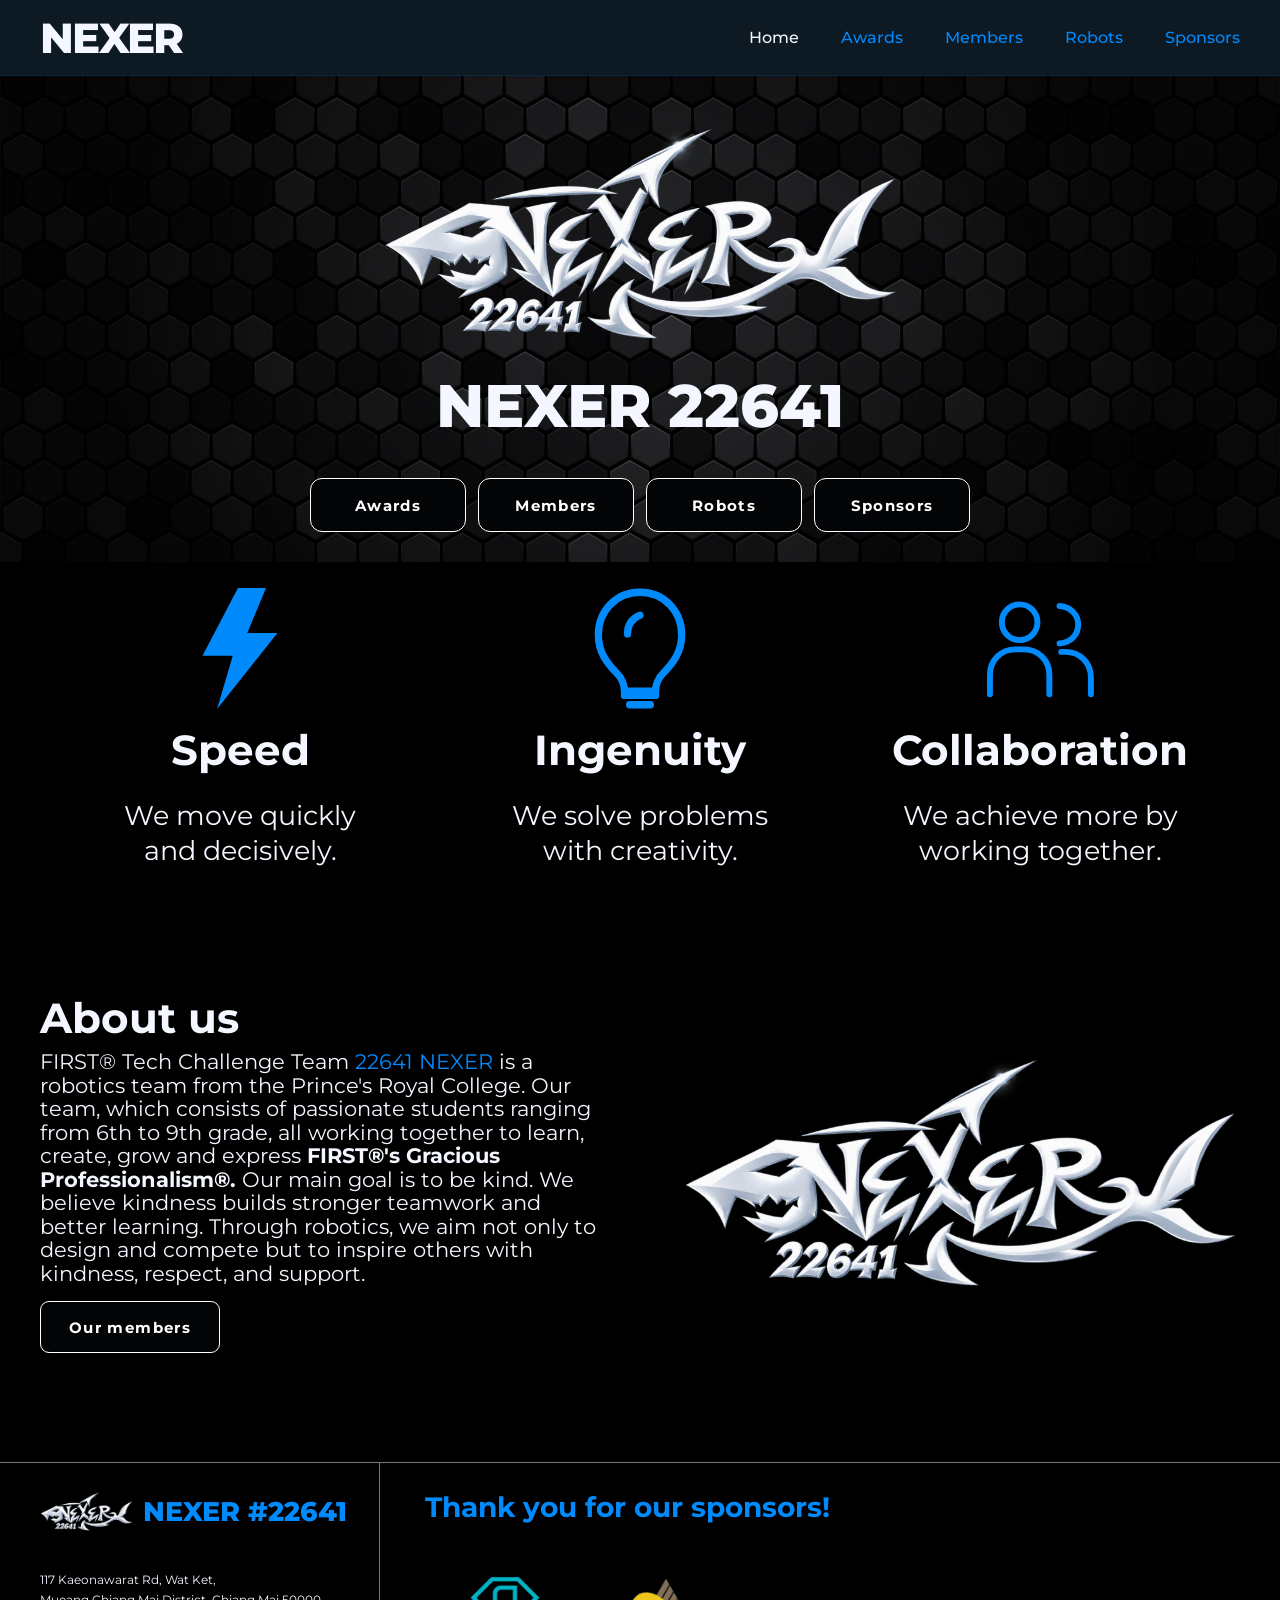
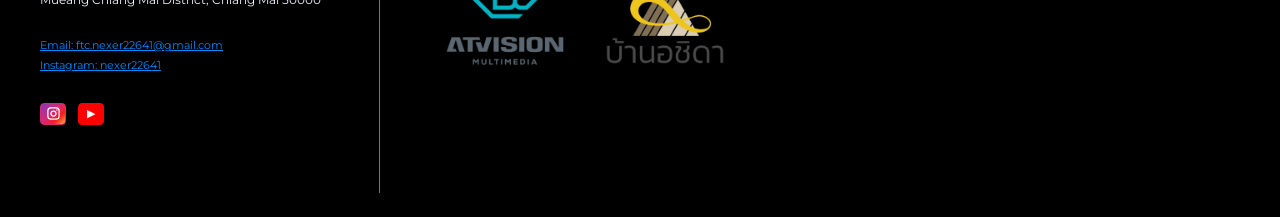
==== index.html @ 0a44346f "first commit" ====
<!doctype html>
<html lang="en">
<head>
  <meta charset="utf-8">
  <meta name="viewport" content="width=device-width, initial-scale=1">
  <meta name="theme-color" content="#0c1721">
  <meta name="description" content="NEXER #22641 — FIRST Tech Challenge robotics team from The Prince's Royal College.">
  <title>Home | NEXER</title>
  <link rel="icon" href="assets/branding/nexer-logo.png">
  <link rel="stylesheet" href="styles.css">
</head>
<body data-page="home">
  <a class="skip-link" href="#main">Skip to content</a>
  <div id="site-header"></div>
  <main id="main">
    <section class="home-hero">
      <div class="home-hero__content">
        <img src="assets/branding/nexer-logo.png" alt="NEXER 22641" class="home-hero__logo">
        <h1>NEXER 22641</h1>
        <nav class="home-hero__links" aria-label="Explore NEXER">
          <a href="awards.html" class="wix-button">Awards</a>
          <a href="members.html" class="wix-button">Members</a>
          <a href="robots.html" class="wix-button">Robots</a>
          <a href="sponsors.html" class="wix-button">Sponsors</a>
        </nav>
      </div>
    </section>
    <section class="values" aria-label="Our values">
      <div class="values__inner">
        <article class="value">
          <svg class="value__icon value__icon--fill" viewBox="0 0 100 120" aria-hidden="true"><path d="M48 2 14 67h29l-15 51 58-73H57L75 2Z"/></svg>
          <h2>Speed</h2><p>We move quickly<br>and decisively.</p>
        </article>
        <article class="value">
          <svg class="value__icon" viewBox="0 0 100 120" aria-hidden="true"><path d="M50 6c-23 0-40 18-40 41 0 16 8 27 18 37 5 5 7 10 7 17h30c0-7 2-12 7-17 10-10 18-21 18-37C90 24 73 6 50 6Z"/><path d="M35 105h30M40 114h20M38 46c0-9 5-15 12-18"/></svg>
          <h2>Ingenuity</h2><p>We solve problems<br>with creativity.</p>
        </article>
        <article class="value">
          <svg class="value__icon" viewBox="0 0 132 120" aria-hidden="true"><circle cx="42" cy="29" r="21"/><path d="M7 114V91c0-17 13-30 30-30h10c17 0 30 13 30 30v23"/><path d="M89 10c13 1 22 10 22 22s-9 21-22 22M91 64h5c17 0 30 13 30 30v20"/></svg>
          <h2>Collaboration</h2><p>We achieve more by<br>working together.</p>
        </article>
      </div>
    </section>
    <section class="home-about" id="about">
      <div class="home-about__inner">
        <div class="home-about__copy">
          <h2>About us</h2>
          <p>FIRST® Tech Challenge Team <span>22641 NEXER</span> is a robotics team from the Prince's Royal College. Our team, which consists of passionate students ranging from 6th to 9th grade, all working together to learn, create, grow and express <strong>FIRST®'s Gracious Professionalism®.</strong> Our main goal is to be kind. We believe kindness builds stronger teamwork and better learning. Through robotics, we aim not only to design and compete but to inspire others with kindness, respect, and support.</p>
          <a class="wix-button wix-button--small" href="members.html">Our members</a>
        </div>
        <img class="home-about__logo" src="assets/branding/nexer-logo.png" alt="NEXER 22641">
      </div>
    </section>
  </main>
  <div id="site-footer"></div>
  <script src="app.js"></script>
</body>
</html>
---- styles.css ----
@font-face{font-family:"Montserrat";src:url("assets/fonts/montserrat-latin.woff2") format("woff2");font-style:normal;font-weight:400 900;font-display:swap}
:root{--black:#000;--nav:#0d1923;--blue:#008afc;--light-blue:#5eb4e8;--white:#f4f7ff;--gold:#ffbd00;--peach:#f0b99e;--content:min(1200px,calc(100% - 40px));--header-h:76px}
*{box-sizing:border-box}html{scroll-behavior:smooth}body,button,input,textarea,select{font-family:"Montserrat",Arial,sans-serif}body{margin:0;min-width:0;overflow-x:hidden;color:var(--white);background:#000}img{display:block;max-width:100%}a{color:inherit}button,input,textarea,select{font:inherit}.skip-link{position:fixed;z-index:1000;top:-80px;left:16px;padding:10px 15px;color:#000;background:#fff}.skip-link:focus{top:12px}
.site-header{position:sticky;z-index:100;top:0;height:var(--header-h);background:var(--nav);border-bottom:1px solid rgba(0,138,252,.12)}.site-header__inner{width:var(--content);height:100%;margin:auto;display:flex;align-items:center;justify-content:space-between}.site-brand{color:var(--white);font-size:42px;line-height:1;font-weight:800;text-decoration:none;letter-spacing:-.04em}.site-nav{height:100%;display:flex;align-items:center;gap:42px}.site-nav__item{position:relative;height:100%;display:flex;align-items:center}.site-nav a{color:var(--blue);text-decoration:none;font-size:16px;font-weight:500}.site-nav a.active,.site-nav a:hover{color:var(--white)}.site-subnav{position:absolute;display:none;top:68px;left:50%;width:190px;padding:9px;transform:translateX(-50%);background:#101f2b;border:1px solid rgba(255,255,255,.12);box-shadow:0 14px 30px rgba(0,0,0,.4)}.site-nav__item:hover .site-subnav,.site-nav__item:focus-within .site-subnav{display:block}.site-subnav a{display:block;padding:10px 12px;font-size:13px}.nav-toggle{display:none;width:44px;height:44px;padding:9px;border:0;background:transparent}.nav-toggle span{display:block;height:2px;margin:6px 0;background:#fff;transition:.2s}
.home-hero{min-height:465px;display:grid;place-items:center;text-align:center;background:url("assets/backgrounds/home-bg.jpg") center/cover no-repeat}.home-hero__content{padding:28px 20px 30px}.home-hero__logo{width:min(520px,78vw);margin:0 auto 12px}.home-hero h1{margin:0 0 42px;font-size:clamp(42px,4.6vw,60px);line-height:1;font-weight:800}.wix-button{min-width:220px;min-height:64px;padding:0 28px;display:inline-flex;align-items:center;justify-content:center;border:1.5px solid #fff;border-radius:12px;background:rgba(69,69,72,.9);color:#fff;font-size:20px;font-weight:700;letter-spacing:.09em;text-decoration:none;transition:background .2s}.wix-button:hover{background:#56565a}.wix-button--small{min-width:180px;min-height:52px;margin-top:16px;border-radius:9px;font-size:15px}
.values{background:#000}.values__inner{width:var(--content);min-height:380px;margin:auto;display:grid;grid-template-columns:repeat(3,1fr)}.value{padding:24px 22px 44px;display:flex;flex-direction:column;align-items:center;justify-content:start;text-align:center}.value__icon{width:112px;height:125px;margin-bottom:18px;fill:none;stroke:var(--blue);stroke-width:7;stroke-linecap:round;stroke-linejoin:round}.value__icon--fill{fill:var(--blue);stroke:none}.value h2{margin:0 0 28px;font-size:42px;line-height:1}.value p{margin:0;font-size:27px;line-height:1.28}
.home-about{min-height:520px;padding:50px 0 80px;background:#000}.home-about__inner{width:var(--content);margin:auto;display:grid;grid-template-columns:1fr 1fr;gap:70px;align-items:center}.home-about__copy h2{margin:0 0 6px;font-size:42px}.home-about__copy p{margin:0;max-width:585px;font-size:21px;line-height:1.12}.home-about__copy span{color:var(--blue)}.home-about__logo{width:560px;justify-self:end}
.page-title{min-height:115px;display:grid;place-items:center;text-align:center;background:#000}.page-title h1{margin:0;color:var(--blue);font-size:60px;line-height:1}.page-title--season{min-height:154px;align-content:center;gap:7px}.page-title--season h1{font-size:58px}.page-title p{margin:0;font-size:21px;font-weight:700}
.award-block{--award-accent:var(--light-blue);min-height:510px;padding:32px 0 24px;background-position:center;background-size:cover;border-bottom:34px solid #000}.award-block__inner{width:min(1125px,calc(100% - 36px));margin:auto}.award-copy{width:min(900px,100%);margin:0 auto 18px;padding:24px 30px;background:rgba(0,0,0,.62);border:2px solid var(--award-accent);border-radius:0;box-shadow:0 0 18px rgba(94,180,232,.18),0 12px 30px rgba(0,0,0,.22);backdrop-filter:blur(2px)}.award-copy h2{margin:0 0 9px;font-size:44px;line-height:1.08}.award-copy p{margin:2px 0;color:var(--light-blue);font-size:23px;line-height:1.3;font-weight:600}.award-copy ul{margin:4px 0 0 25px;padding:0;color:var(--light-blue);font-size:23px;line-height:1.35;font-weight:600}.award-block--peach{--award-accent:var(--peach)}.award-block--peach .award-copy p,.award-block--peach .award-copy ul{color:var(--peach)}.award-gallery{display:grid;grid-template-columns:repeat(3,1fr);gap:8px}.award-gallery img{width:100%;height:205px;object-fit:cover}
.members-page{min-height:0;padding-bottom:60px;background:url("assets/backgrounds/bg-members.jpg") center/cover fixed}.season-switcher{width:var(--content);margin:-13px auto 14px;display:flex;justify-content:center;gap:8px}.season-switcher a{padding:7px 12px;border:1px solid rgba(255,255,255,.25);border-radius:999px;color:#dbe6f2;background:rgba(0,0,0,.54);text-decoration:none;font-size:12px}.season-switcher a.active,.season-switcher a:hover{color:#fff;background:var(--blue);border-color:var(--blue)}.member-board{width:min(940px,calc(100% - 36px));margin:60px auto 0;padding:27px 30px 32px;display:grid;grid-template-columns:repeat(5,1fr);gap:12px 14px;background:rgba(0,0,0,.88);border-radius:34px}.member-card{min-width:0;text-align:center}.member-photo{aspect-ratio:1;display:flex;align-items:end;justify-content:center;overflow:hidden;border-radius:22px;background:#7ac0e6}.member-photo img{width:100%;height:100%;object-fit:contain;object-position:center bottom}.member-card h2{min-height:37px;margin:7px 0 2px;color:var(--blue);font-size:13px;line-height:1.2}.member-card p{margin:0;font-size:12px;line-height:1.25}
.members-page[data-season="2024-25"] .page-title h1,.members-page[data-season="2025-26"] .page-title h1,.members-page[data-season="2024-25"] .member-card h2,.members-page[data-season="2025-26"] .member-card h2{color:var(--gold)}
.members-page[data-season="2024-25"] .member-photo,.members-page[data-season="2025-26"] .member-photo{background:var(--gold)}
.robots-page{background:#000}.robot-grid{display:grid;grid-template-columns:repeat(2,1fr)}.robot-season{min-height:850px;padding:34px 30px 36px;text-align:center;background-position:center;background-size:cover}.robot-season>h2{margin:0 0 34px;color:var(--light-blue);font-size:40px}.robot-season--gold>h2{color:var(--gold)}.robot-intro{min-height:58px;margin:0 auto 20px;max-width:480px;font-size:18px;line-height:1.35}.robot-card{width:min(430px,100%);min-height:600px;margin:auto;padding:25px 24px 30px;display:flex;flex-direction:column;align-items:center;justify-content:space-between;background:rgba(0,0,0,.82);border-radius:23px}.robot-card img{width:100%;height:375px;object-fit:contain}.robot-pill{padding:12px 20px;border:2px solid var(--light-blue);border-radius:999px;color:var(--light-blue);font-size:14px;font-weight:700;letter-spacing:.09em;text-decoration:none}.robot-season--gold .robot-pill{color:var(--gold);border-color:var(--gold)}.robot-description{margin:18px 0 0;font-size:17px;line-height:1.35}.robot-download{margin:18px 0 0;font-size:16px;line-height:1.3}
.sponsors-page{min-height:740px;padding-bottom:50px;background:url("assets/backgrounds/bg-members.jpg") center/cover}.sponsor-board{width:min(980px,calc(100% - 36px));min-height:380px;margin:20px auto 0;padding:44px;display:grid;place-items:center;background:rgba(0,0,0,.86) url("assets/backgrounds/home-bg.jpg") center/cover;border-radius:28px}.sponsor-current{display:flex;align-items:center;justify-content:center;gap:48px}.sponsor-current img{width:190px;height:145px;object-fit:contain}.sponsor-grid{width:100%;display:grid;grid-template-columns:repeat(5,1fr);gap:15px}.sponsor-logo{min-height:130px;padding:14px;display:grid;place-items:center;background:rgba(255,255,255,.95);border-radius:8px}.sponsor-logo img{width:100%;height:100px;object-fit:contain}.sponsor-composite{max-width:540px;padding:20px;background:#fff;border-radius:10px}
.site-footer{min-height:355px;border-top:1px solid #777;background:#000}.site-footer__inner{width:var(--content);display:grid;grid-template-columns:340px 1fr;margin:auto}.footer-contact{min-height:330px;padding:25px 30px 22px 0;border-right:1px solid #777}.footer-title{display:flex;align-items:center;gap:10px;margin-bottom:35px;color:var(--blue);font-size:27px;font-weight:800}.footer-title img{width:93px}.footer-contact address{margin-bottom:26px;font-size:12px;line-height:1.7;font-style:normal}.footer-contact a{display:block;color:var(--blue);font-size:11px;line-height:1.8}.footer-social{margin-top:27px;display:flex;gap:12px}.footer-social a{width:26px;height:22px;display:grid;place-items:center;border-radius:4px;color:#fff;background:#f00;text-decoration:none;font-size:11px}.footer-thanks{padding:27px 0 25px 45px}.footer-thanks h2{margin:0 0 22px;color:var(--blue);font-size:28px}.footer-logos{display:flex;align-items:center;gap:34px}.footer-logos img{width:125px;height:100px;object-fit:contain}
@media(max-width:900px){:root{--content:min(100% - 32px,720px);--header-h:68px}.site-brand{font-size:28px}.nav-toggle{display:block;position:relative;z-index:102}.site-nav{position:fixed;inset:var(--header-h) 0 0;height:auto;padding:20px 24px 35px;display:block;overflow-y:auto;background:rgba(13,25,35,.99);transform:translateX(100%);transition:transform .25s}.site-nav.open{transform:none}.site-nav__item{height:auto;display:block;border-bottom:1px solid rgba(255,255,255,.12)}.site-nav a{display:block;padding:16px 4px;font-size:18px}.site-subnav{position:static;width:auto;padding:0 0 8px 16px;display:block;transform:none;background:transparent;border:0;box-shadow:none}.site-subnav a{padding:8px 4px;font-size:13px}.nav-toggle[aria-expanded="true"] span:nth-child(1){transform:translateY(8px) rotate(45deg)}.nav-toggle[aria-expanded="true"] span:nth-child(2){opacity:0}.nav-toggle[aria-expanded="true"] span:nth-child(3){transform:translateY(-8px) rotate(-45deg)}.home-hero{min-height:510px}.home-hero__logo{width:min(470px,88vw)}.home-hero h1{margin-bottom:30px;font-size:clamp(34px,10vw,48px)}.values__inner{min-height:0;grid-template-columns:1fr}.value{padding:38px 16px 44px;border-bottom:1px solid #202020}.value__icon{width:96px;height:105px;margin-bottom:15px}.value h2{margin-bottom:18px;font-size:34px}.value p{font-size:21px}.home-about__inner{grid-template-columns:1fr;gap:36px}.home-about__copy h2{font-size:34px}.home-about__copy p{font-size:17px;line-height:1.35}.home-about__logo{width:min(480px,100%);justify-self:center}.page-title h1,.page-title--season h1{font-size:42px}.award-block{min-height:0;padding:36px 0 30px}.award-copy{width:100%}.award-copy h2{font-size:29px}.award-copy p,.award-copy ul{font-size:16px}.award-gallery{grid-template-columns:1fr}.award-gallery img{height:auto;aspect-ratio:16/9}.member-board{grid-template-columns:repeat(3,1fr);gap:14px 10px;padding:24px 20px;border-radius:22px}.robot-grid{grid-template-columns:1fr}.robot-season{min-height:0;padding:38px 18px 44px}.robot-season>h2{margin-bottom:22px;font-size:33px}.robot-card{min-height:520px}.robot-card img{height:315px}.sponsor-grid{grid-template-columns:repeat(3,1fr)}.site-footer__inner{grid-template-columns:1fr}.footer-contact{min-height:0;padding:30px 0;border-right:0;border-bottom:1px solid #777}.footer-thanks{padding:30px 0 40px}}
@media(max-width:560px){.home-hero{min-height:430px}.home-hero__content{width:100%;padding-inline:12px}.home-hero__logo{width:100%}.wix-button{min-width:180px;min-height:54px;font-size:16px}.page-title{min-height:100px}.page-title--season{min-height:130px}.page-title p{font-size:17px}.season-switcher{justify-content:flex-start;overflow-x:auto;padding-bottom:4px}.member-board{grid-template-columns:repeat(2,minmax(0,1fr));gap:12px 10px}.member-photo{border-radius:16px}.member-card h2{font-size:11px}.member-card p{font-size:10px}.robot-card{padding:18px 15px 25px}.robot-card img{height:280px}.sponsor-board{min-height:300px;padding:26px 18px;border-radius:18px}.sponsor-current{flex-direction:column;gap:22px}.sponsor-current img{width:170px}.sponsor-grid{grid-template-columns:repeat(2,1fr);gap:9px}.sponsor-logo{min-height:100px;padding:8px}.sponsor-logo img{height:80px}.footer-title{font-size:21px}.footer-title img{width:80px}.footer-thanks h2{font-size:22px}}
.season-switcher{display:none!important}.sponsors-page{min-height:0}.sponsor-composite{padding:0;background:transparent;border-radius:0}.sponsor-logo{background:transparent;border-radius:0}
@media(prefers-reduced-motion:reduce){html{scroll-behavior:auto}*{transition-duration:.01ms!important}}

/* 2022–2023 portfolio-inspired team page */
.members-group-page{min-height:0;padding-bottom:64px;background:linear-gradient(rgba(0,0,0,.25),rgba(0,0,0,.72)),url("assets/backgrounds/bg-powerplay.jpg") center/cover fixed}
.members-group-page--freight{background-image:linear-gradient(rgba(0,0,0,.25),rgba(0,0,0,.72)),url("assets/backgrounds/bg-freight.jpg")}
.members-group-page--ultimate{background-image:linear-gradient(rgba(0,0,0,.25),rgba(0,0,0,.72)),url("assets/backgrounds/bg-ultimate.jpg")}
.group-members-board{width:min(1080px,calc(100% - 36px));margin:64px auto 0;padding:34px;background:rgba(0,0,0,.91);border:1px solid rgba(255,255,255,.1);border-radius:34px;box-shadow:0 24px 70px rgba(0,0,0,.38)}
.group-photo-placeholder{width:min(860px,92%);margin:0 auto;aspect-ratio:16/8;display:grid;place-items:center;overflow:hidden;border:2px dashed rgba(0,138,252,.75);border-radius:24px;background:linear-gradient(135deg,rgba(0,138,252,.14),rgba(13,25,35,.92)),url("assets/backgrounds/home-bg.jpg") center/cover;text-align:center}
.group-photo-placeholder__content{padding:28px;color:#cbd8e6}
.group-photo-placeholder__content img{width:min(220px,58vw);height:auto;margin:0 auto 20px;filter:drop-shadow(0 10px 22px rgba(0,138,252,.18))}
.group-photo-placeholder__content strong,.group-photo-placeholder__content small{display:block}
.group-photo-placeholder__content strong{margin-bottom:9px;color:#fff;font-size:24px}
.group-photo-placeholder__content small{font-size:13px;line-height:1.6}
.group-roster-heading{padding:38px 6px 22px;text-align:center}
.group-roster-heading>p:first-child{margin:0 0 5px;color:var(--blue);font-size:13px;font-weight:800;letter-spacing:.14em}
.group-roster-heading h2{margin:0;font-size:36px}
.group-roster-heading .group-school{margin:10px 0 0;color:#b9c7d5;font-size:14px;font-weight:500;letter-spacing:0}
.group-roster{display:grid;grid-template-columns:repeat(2,minmax(0,1fr));gap:12px 18px}
.group-member{min-width:0;padding:17px 18px;display:grid;grid-template-columns:38px minmax(0,1fr);align-items:start;gap:13px;border:1px solid rgba(255,255,255,.12);border-radius:14px;background:linear-gradient(135deg,rgba(13,25,35,.92),rgba(5,11,16,.83));box-shadow:inset 3px 0 0 rgba(0,138,252,.72)}
.group-member__number{padding-top:2px;color:rgba(94,180,232,.68);font-size:13px;font-weight:800;letter-spacing:.08em}
.group-member__content{min-width:0}
.group-member__title{display:block}
.group-member h3{margin:0;color:#fff;font-size:15px;line-height:1.45;font-weight:700}
.group-member p{margin:7px 0 0;color:var(--light-blue);font-size:12px;font-weight:600;line-height:1.45;text-align:left;white-space:normal}
@media(max-width:700px){.members-group-page{min-height:0;padding-bottom:32px;background-attachment:scroll}.group-members-board{width:min(100% - 24px,620px);margin-top:32px;padding:16px;border-radius:22px}.group-photo-placeholder{width:100%;aspect-ratio:16/10;border-radius:16px}.group-photo-placeholder__content{padding:18px}.group-photo-placeholder__content img{width:min(180px,55vw);margin-bottom:14px}.group-photo-placeholder__content strong{font-size:19px}.group-photo-placeholder__content small{font-size:11px}.group-roster-heading{padding:28px 4px 18px}.group-roster-heading h2{font-size:29px}.group-roster-heading .group-school{font-size:12px;line-height:1.5}.group-roster{grid-template-columns:1fr;gap:9px}.group-member{padding:14px 13px;grid-template-columns:30px minmax(0,1fr);gap:9px}.group-member h3{font-size:13px}.group-member p{font-size:11px}}

@media(max-width:900px){.members-page{padding-bottom:42px}.member-board{margin-top:42px}}
@media(max-width:560px){.members-page{padding-bottom:28px}.member-board{margin-top:28px}}
.award-copy{box-shadow:0 12px 30px rgba(0,0,0,.22)}
.award-event a{color:inherit;text-decoration:underline;text-underline-offset:.12em}.award-event a:hover{opacity:.8}

/* Wix-style button color swap */
:where(.wix-button,a.robot-pill,.season-switcher a,.footer-social a,.nav-toggle){cursor:pointer;transform:scale(1);transition:font-size .2s ease,transform .14s ease,box-shadow .2s ease,background-color .2s ease,border-color .2s ease,color .2s ease}
.wix-button:hover{background:#fff;color:#454548;border-color:#454548;font-size:18px;box-shadow:0 8px 18px rgba(0,0,0,.3)}
.wix-button--small:hover{font-size:14px}
.robot-pill{--button-accent:var(--light-blue)}
.robot-season--gold .robot-pill{--button-accent:var(--gold)}
a.robot-pill:hover{background:var(--button-accent);color:#071018;border-color:#071018;font-size:13px;box-shadow:0 8px 18px rgba(0,0,0,.3)}
.season-switcher a:hover{background:#dbe6f2;color:#071018;border-color:#071018;font-size:11px;box-shadow:0 8px 18px rgba(0,0,0,.3)}
.footer-social a{border:1px solid #f00}
.footer-social a:hover{background:#fff;color:#f00;border-color:#f00;font-size:10px;box-shadow:0 8px 18px rgba(0,0,0,.3)}
.nav-toggle:hover{background:rgba(255,255,255,.08)}
:where(.wix-button,a.robot-pill,.season-switcher a,.footer-social a,.nav-toggle):active{transform:scale(.96);box-shadow:none;transition-duration:.08s}
:where(.wix-button,a.robot-pill,.season-switcher a,.footer-social a,.nav-toggle):focus-visible{outline:2px solid var(--blue);outline-offset:4px}
@media(prefers-reduced-motion:reduce){:where(.wix-button,a.robot-pill,.season-switcher a,.footer-social a,.nav-toggle){transform:none!important}}
@media(max-width:560px){.wix-button:hover{font-size:14px}.wix-button--small:hover{font-size:13px}}
.member-card h2 span{display:block}

/* Group-layout roster panel */
.members-group-page{--group-accent:var(--light-blue)}
.group-roster{margin-top:24px;padding:16px;border:2px solid var(--group-accent);border-radius:24px;background:rgba(0,0,0,.62);box-shadow:0 12px 30px rgba(0,0,0,.22);backdrop-filter:blur(2px)}
.group-member{border:1px solid rgba(255,255,255,.12);border-radius:12px;background:rgba(13,25,35,.58);box-shadow:none}
.group-member__number{color:var(--group-accent)}
.group-member p{color:var(--group-accent)}
@media(max-width:700px){.group-roster{margin-top:16px;padding:10px;border-radius:17px}.group-member{border-radius:10px}}

/* Larger, consistently scaled sponsor marks */
.sponsor-current img{width:220px;height:220px}
.sponsor-logo{min-height:165px;padding:4px}
.sponsor-logo img{height:150px}
.footer-logos{flex-wrap:wrap}
.footer-logos img{width:160px;height:150px}
@media(max-width:560px){.sponsor-current img{width:210px;height:210px}.sponsor-logo{min-height:128px;padding:4px}.sponsor-logo img{height:120px}.footer-logos{gap:18px}.footer-logos img{width:150px;height:150px}}

/* 2025–2026 sponsor arrangement: one featured mark, then responsive rows */
.sponsor-grid{grid-template-columns:repeat(12,minmax(0,1fr));gap:18px 8px;align-items:center}
.sponsor-logo:nth-child(1){grid-column:5/span 4;grid-row:1}
.sponsor-logo:nth-child(2){grid-column:1/span 2;grid-row:2}
.sponsor-logo:nth-child(3){grid-column:3/span 2;grid-row:2}
.sponsor-logo:nth-child(4){grid-column:5/span 2;grid-row:2}
.sponsor-logo:nth-child(5){grid-column:7/span 2;grid-row:2}
.sponsor-logo:nth-child(6){grid-column:9/span 2;grid-row:2}
.sponsor-logo:nth-child(7){grid-column:11/span 2;grid-row:2}
.sponsor-logo:nth-child(8){grid-column:1/span 2;grid-row:3}
.sponsor-logo:nth-child(9){grid-column:3/span 2;grid-row:3}
.sponsor-logo:nth-child(10){grid-column:5/span 2;grid-row:3}
.sponsor-logo:nth-child(11){grid-column:7/span 2;grid-row:3}
.sponsor-logo:nth-child(12){grid-column:9/span 2;grid-row:3}
.sponsor-logo:nth-child(13){grid-column:11/span 2;grid-row:3}
.sponsor-grid>.sponsor-logo:first-child{min-height:205px}
.sponsor-grid>.sponsor-logo:first-child img{height:200px}
@media(max-width:900px){.sponsor-grid{grid-template-columns:repeat(3,minmax(0,1fr));gap:14px 10px}.sponsor-grid>.sponsor-logo{grid-column:auto;grid-row:auto}.sponsor-grid>.sponsor-logo:first-child{grid-column:1/-1;min-height:205px}.sponsor-grid>.sponsor-logo:first-child img{height:200px}}
@media(max-width:560px){.sponsor-grid{grid-template-columns:repeat(2,minmax(0,1fr));gap:10px 8px}.sponsor-grid>.sponsor-logo:first-child{min-height:185px}.sponsor-grid>.sponsor-logo:first-child img{height:180px}}
@media(max-width:380px){.sponsor-grid{grid-template-columns:1fr}.sponsor-grid>.sponsor-logo:first-child{min-height:170px}.sponsor-grid>.sponsor-logo:first-child img{height:165px}}

/* Subtle alpha-aware outline only for logos with predominantly dark edges */
.sponsor-logo--outlined img{filter:drop-shadow(.5px 0 0 rgba(255,255,255,.68)) drop-shadow(-.5px 0 0 rgba(255,255,255,.68)) drop-shadow(0 .5px 0 rgba(255,255,255,.68)) drop-shadow(0 -.5px 0 rgba(255,255,255,.68))}

/* Instagram footer button */
.footer-social .footer-social__instagram{color:#fff;background:linear-gradient(135deg,#833ab4 0%,#d62976 45%,#fd1d1d 72%,#fcb045 100%);border-color:#d62976}
.footer-social .footer-social__instagram:hover{color:#d62976;background:#fff;border-color:#d62976}
.footer-social__instagram svg{width:15px;height:15px;display:block}

/* Keep all three values in one row at every screen ratio */
.values__inner{grid-template-columns:repeat(3,minmax(0,1fr))}
@media(max-width:900px){.value{min-width:0;padding:30px 10px 34px;border-right:1px solid #202020;border-bottom:0}.value:last-child{border-right:0}.value__icon{width:clamp(70px,10vw,90px);height:clamp(78px,11vw,98px);margin-bottom:12px}.value h2{margin-bottom:12px;font-size:clamp(17px,3vw,28px)}.value p{font-size:clamp(12px,2vw,17px);line-height:1.35}}
@media(max-width:560px){.values__inner{width:100%}.value{padding:24px 5px 28px}.value__icon{width:58px;height:65px;margin-bottom:10px}.value h2{margin-bottom:10px;font-size:clamp(11px,3.4vw,15px)}.value p{font-size:clamp(9px,2.65vw,11px)}}

/* Previous and next season arrows */
.page-title--season{position:relative}
.page-title--with-season-nav h1{padding-inline:76px}
.season-arrow{position:absolute;top:50%;width:48px;height:48px;display:grid;place-items:center;border:2px solid var(--blue);border-radius:50%;color:var(--blue);background:rgba(0,0,0,.5);font-size:28px;font-weight:700;line-height:1;text-decoration:none;transform:translateY(-50%) scale(1);transition:transform .16s ease,background-color .2s ease,border-color .2s ease,color .2s ease,box-shadow .2s ease}
.season-arrow svg{display:block;width:60%;height:60%;overflow:visible;fill:none;stroke:currentColor;stroke-width:1.75;stroke-linecap:round;stroke-linejoin:round}
.season-arrow--previous{left:clamp(14px,4vw,58px)}
.season-arrow--next{right:clamp(14px,4vw,58px)}
.season-arrow:hover{color:#071018;background:var(--blue);border-color:#071018;transform:translateY(-50%) scale(.9);box-shadow:0 8px 18px rgba(0,0,0,.3)}
.season-arrow:active{transform:translateY(-50%) scale(.82);box-shadow:none}
.season-arrow:focus-visible{outline:2px solid #fff;outline-offset:4px}
@media(prefers-reduced-motion:reduce){.season-arrow{transition:none}.season-arrow:hover,.season-arrow:active{transform:translateY(-50%)}}
@media(max-width:560px){.page-title--with-season-nav h1{padding-inline:50px;font-size:clamp(28px,9vw,42px)}.season-arrow{width:38px;height:38px;font-size:23px}.season-arrow--previous{left:8px}.season-arrow--next{right:8px}}

/* Homepage destination buttons */
.home-hero__links{width:min(calc(100vw - 32px),660px);margin-inline:auto;display:grid;grid-template-columns:repeat(4,minmax(0,1fr));gap:12px}
.home-hero__links .wix-button{width:100%;min-width:0;min-height:54px;padding-inline:20px;font-size:15px}
.home-hero__links .wix-button:hover{font-size:14px}
@media(max-width:700px){.home-hero__links{width:min(100%,360px);grid-template-columns:repeat(2,minmax(0,1fr));gap:10px}.home-hero__links .wix-button{min-height:48px;padding-inline:8px;font-size:13px}.home-hero__links .wix-button:hover{font-size:12px}}

/* Keep footer sponsor marks visually grouped */
.footer-logos{gap:0}

/* Near-black default fill for Wix-style buttons */
.wix-button{background:rgba(4,5,7,.96)}

/* Keep the homepage team name proportional to the logo at every width */
.home-hero__logo{width:min(520px,78vw)}
.home-hero h1{font-size:clamp(28px,9vw,60px)}

/* 2022–2023 POWERPLAY group photo */
.group-team-photo{width:min(520px,90%);margin:0 auto;padding:10px 14px 0;overflow:hidden;border:1px solid var(--light-blue);border-radius:24px;background:rgba(4,8,12,.72)}
.group-team-photo img{display:block;width:100%;height:auto;margin:auto;object-fit:contain}
.group-team-photo--freight img{margin-top:-20%}
.group-team-photo--ultimate{width:min(650px,95%)}
.group-team-photo--ultimate img{margin-top:-12%}
@media(max-width:700px){.group-team-photo{padding:7px 8px 0;border-radius:16px}}
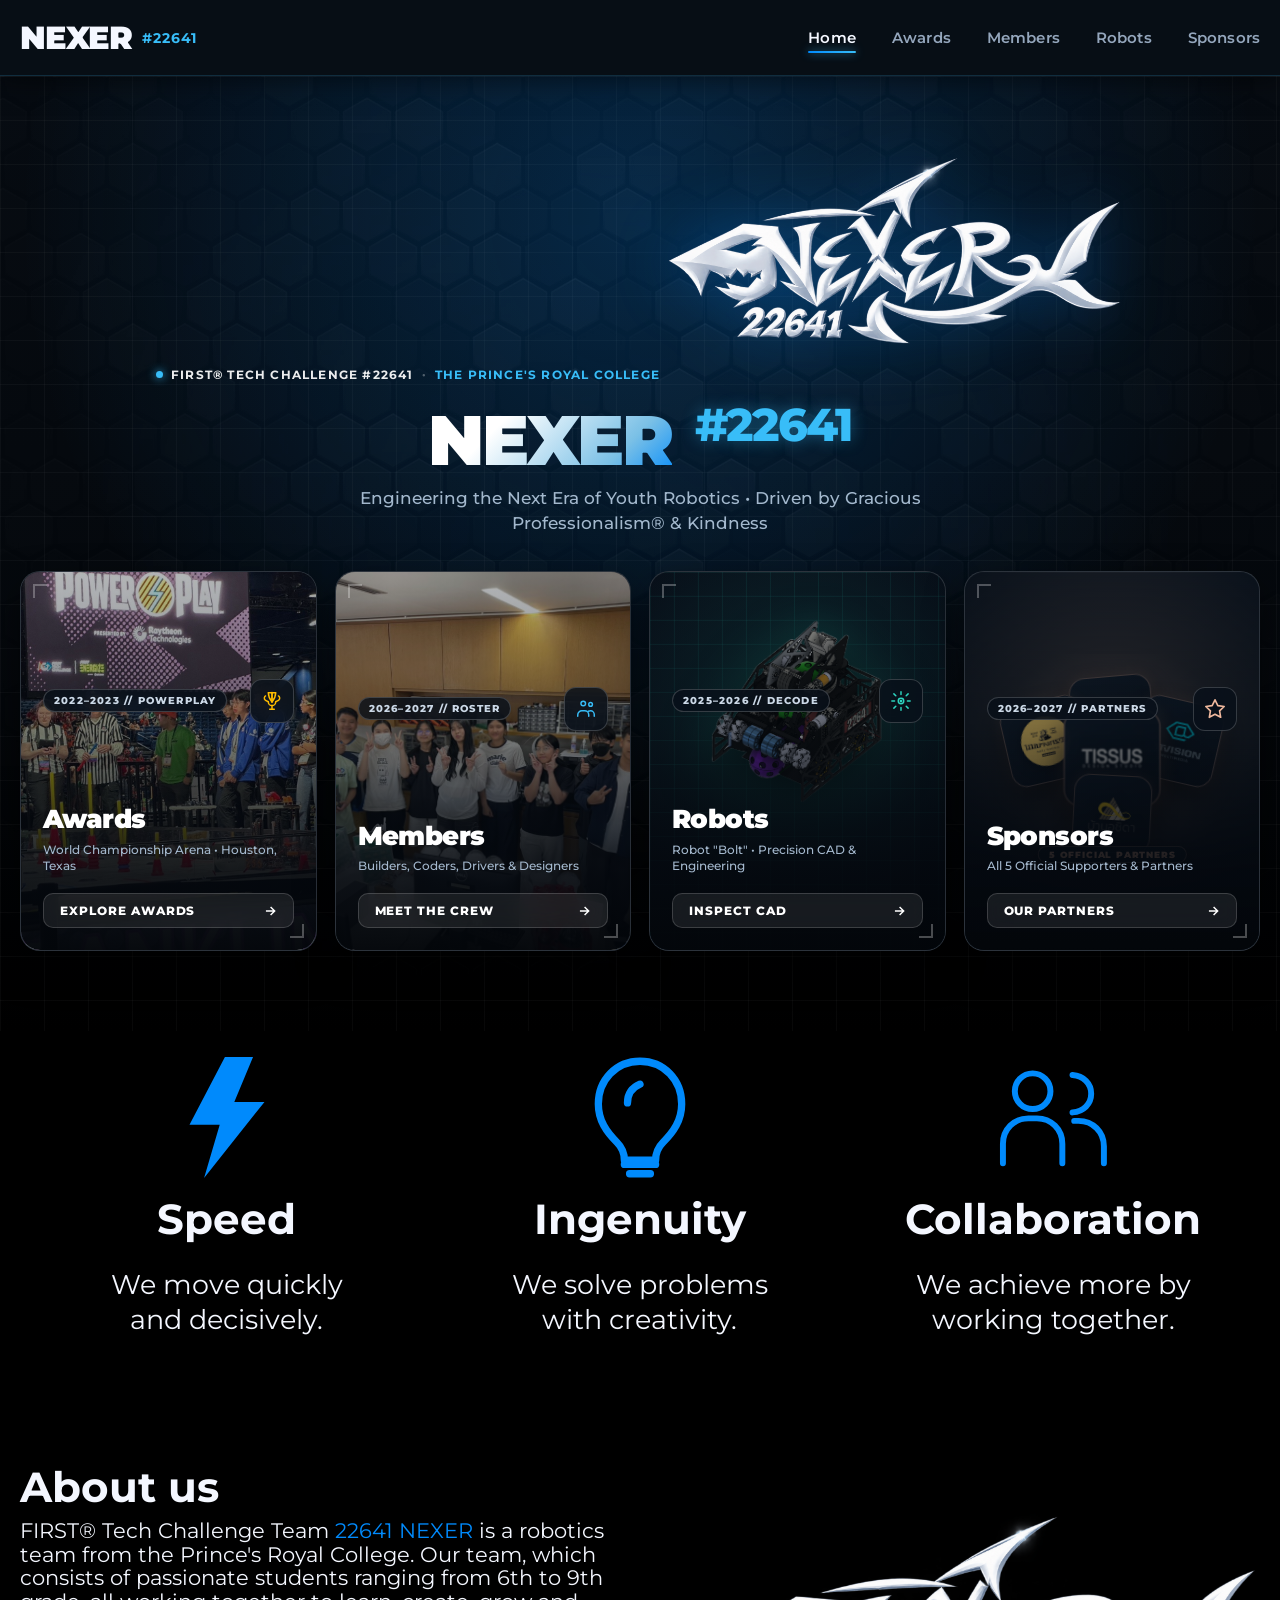
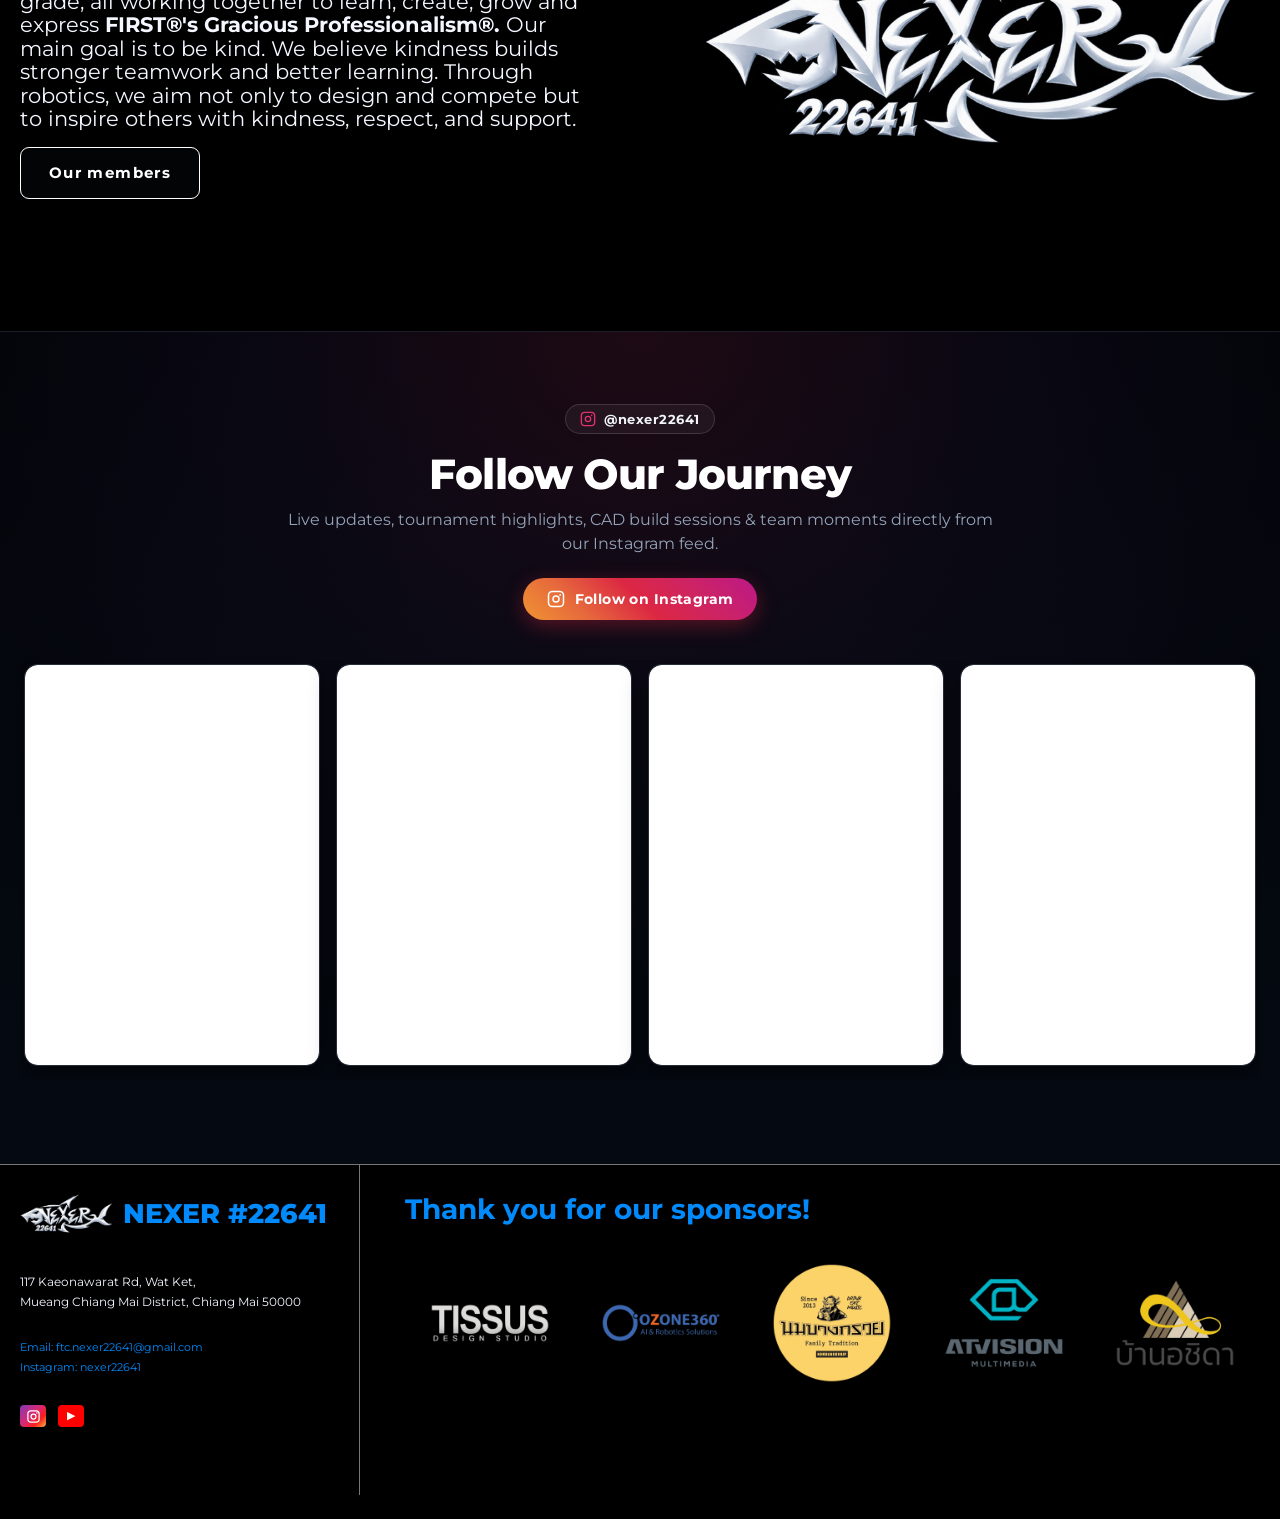
==== commit 93bbf498: "2.5 commit" ====
--- a/index.html
+++ b/index.html
@@ -3,28 +3,198 @@
 <head>
   <meta charset="utf-8">
   <meta name="viewport" content="width=device-width, initial-scale=1">
-  <meta name="theme-color" content="#0c1721">
+  <meta name="theme-color" content="#070e17">
   <meta name="description" content="NEXER #22641 — FIRST Tech Challenge robotics team from The Prince's Royal College.">
   <title>Home | NEXER</title>
   <link rel="icon" href="assets/branding/nexer-logo.png">
+  <link rel="preload" as="image" href="assets/awards/award-2223-2.jpg" fetchpriority="high">
+  <link rel="preload" as="image" href="assets/members/team-2627-group.jpg" fetchpriority="high">
+  <link rel="preload" as="image" href="assets/robots/robot-bolt.png" fetchpriority="high">
   <link rel="stylesheet" href="styles.css">
 </head>
 <body data-page="home">
   <a class="skip-link" href="#main">Skip to content</a>
   <div id="site-header"></div>
   <main id="main">
+    <!-- HERO SECTION (Cool Header & Hero Top + 4 Graphic Buttons) -->
     <section class="home-hero">
+      <div class="home-hero__ambient" aria-hidden="true"></div>
       <div class="home-hero__content">
-        <img src="assets/branding/nexer-logo.png" alt="NEXER 22641" class="home-hero__logo">
-        <h1>NEXER 22641</h1>
-        <nav class="home-hero__links" aria-label="Explore NEXER">
-          <a href="awards.html" class="wix-button">Awards</a>
-          <a href="members.html" class="wix-button">Members</a>
-          <a href="robots.html" class="wix-button">Robots</a>
-          <a href="sponsors.html" class="wix-button">Sponsors</a>
+        <div class="hero-status-badge">
+          <span class="hero-status-badge__dot"></span>
+          <span>FIRST® TECH CHALLENGE #22641</span>
+          <span class="hero-status-badge__sep">•</span>
+          <span class="hero-status-badge__school">THE PRINCE'S ROYAL COLLEGE</span>
+        </div>
+
+        <div class="home-hero__logo-wrap">
+          <img src="assets/branding/nexer-logo.png" alt="NEXER 22641" class="home-hero__logo">
+        </div>
+
+        <h1 class="home-hero__title">
+          <span class="title-glow">NEXER</span>
+          <span class="title-num">#22641</span>
+        </h1>
+        <p class="home-hero__tagline">Engineering the Next Era of Youth Robotics • Driven by Gracious Professionalism® &amp; Kindness</p>
+
+        <!-- 4 GRAPHIC ACTION BUTTONS (LATEST SEASON MEDIA) -->
+        <nav class="hero-graphic-nav" aria-label="Explore NEXER Sections">
+          <!-- CARD 1: AWARDS (2022–2023 POWERPLAY WORLD CHAMPIONSHIP FIELD) -->
+          <a href="awards.html" class="graphic-card graphic-card--awards">
+            <div class="graphic-card__bg graphic-card__bg--awards">
+              <img src="assets/awards/award-2223-2.jpg" alt="POWERPLAY World Championship" class="awards-bg-photo" fetchpriority="high">
+            </div>
+            <div class="graphic-card__scrim"></div>
+            <div class="graphic-card__sheen" aria-hidden="true"></div>
+            <div class="graphic-card__hud" aria-hidden="true">
+              <span class="hud-corner hud-corner--tl"></span>
+              <span class="hud-corner hud-corner--br"></span>
+            </div>
+            <div class="graphic-card__top">
+              <span class="graphic-card__badge">2022–2023 // POWERPLAY</span>
+              <div class="graphic-card__icon-wrap">
+                <!-- ICON: Bold geometric trophy with laurel wings -->
+                <svg viewBox="0 0 24 24" fill="none" stroke="currentColor" stroke-width="1.6" stroke-linecap="round" stroke-linejoin="round" aria-hidden="true">
+                  <path d="M12 3v10" stroke-width="2"/>
+                  <path d="M8 13c0 2.21 1.79 4 4 4s4-1.79 4-4" fill="none"/>
+                  <path d="M5 6.5C3.5 7.5 3 9.5 4.5 11S8 12 8 13"/>
+                  <path d="M19 6.5C20.5 7.5 21 9.5 19.5 11S16 12 16 13"/>
+                  <path d="M9.5 21h5M12 17v4"/>
+                  <path d="M8 3h8" stroke-width="1.4"/>
+                  <path d="M8 3c0 4 1.5 7 4 10 2.5-3 4-6 4-10"/>
+                  <circle cx="12" cy="3" r="0" fill="currentColor"/>
+                </svg>
+              </div>
+            </div>
+            <div class="graphic-card__bottom">
+              <h2 class="graphic-card__title">Awards</h2>
+              <p class="graphic-card__desc">World Championship Arena • Houston, Texas</p>
+              <div class="graphic-card__cta">
+                <span>Explore Awards</span>
+                <svg viewBox="0 0 24 24" fill="none" stroke="currentColor" stroke-width="2.5" aria-hidden="true"><path d="M5 12h14M13 5l7 7-7 7"/></svg>
+              </div>
+            </div>
+          </a>
+
+          <!-- CARD 2: MEMBERS (LATEST 2026–2027 ROSTER) -->
+          <a href="members.html" class="graphic-card graphic-card--members">
+            <div class="graphic-card__bg graphic-card__bg--members">
+              <img src="assets/members/team-2627-group.jpg" alt="NEXER Team 2026-27" class="members-group-photo" fetchpriority="high">
+            </div>
+            <div class="graphic-card__scrim"></div>
+            <div class="graphic-card__sheen" aria-hidden="true"></div>
+            <div class="graphic-card__hud" aria-hidden="true">
+              <span class="hud-corner hud-corner--tl"></span>
+              <span class="hud-corner hud-corner--br"></span>
+            </div>
+            <div class="graphic-card__top">
+              <span class="graphic-card__badge">2026–2027 // ROSTER</span>
+              <div class="graphic-card__icon-wrap">
+                <!-- ICON: Geometric people silhouette — minimal & bold -->
+                <svg viewBox="0 0 24 24" fill="none" stroke="currentColor" stroke-width="1.6" stroke-linecap="round" stroke-linejoin="round" aria-hidden="true">
+                  <circle cx="9" cy="6" r="2.5"/>
+                  <path d="M3 20v-1.5A4.5 4.5 0 0 1 7.5 14h3A4.5 4.5 0 0 1 15 18.5V20"/>
+                  <circle cx="17" cy="7" r="2"/>
+                  <path d="M14.5 14.5c.8-.3 1.6-.5 2.5-.5A4 4 0 0 1 21 18v2"/>
+                </svg>
+              </div>
+            </div>
+            <div class="graphic-card__bottom">
+              <h2 class="graphic-card__title">Members</h2>
+              <p class="graphic-card__desc">Builders, Coders, Drivers &amp; Designers</p>
+              <div class="graphic-card__cta">
+                <span>Meet The Crew</span>
+                <svg viewBox="0 0 24 24" fill="none" stroke="currentColor" stroke-width="2.5" aria-hidden="true"><path d="M5 12h14M13 5l7 7-7 7"/></svg>
+              </div>
+            </div>
+          </a>
+
+          <!-- CARD 3: ROBOTS (LATEST 2025–2026 ROBOT BOLT) -->
+          <a href="robots.html" class="graphic-card graphic-card--robots">
+            <div class="graphic-card__bg graphic-card__bg--robots">
+              <div class="robot-blueprint-grid" aria-hidden="true"></div>
+              <img src="assets/robots/robot-bolt.png" alt="Robot Bolt 2025-2026 3D Model" class="graphic-card__robot-img" fetchpriority="high">
+            </div>
+            <div class="graphic-card__scrim"></div>
+            <div class="graphic-card__sheen" aria-hidden="true"></div>
+            <div class="graphic-card__hud" aria-hidden="true">
+              <span class="hud-corner hud-corner--tl"></span>
+              <span class="hud-corner hud-corner--br"></span>
+            </div>
+            <div class="graphic-card__top">
+              <span class="graphic-card__badge">2025–2026 // DECODE</span>
+              <div class="graphic-card__icon-wrap">
+                <!-- ICON: Mechanical arm / gear drive — engineering feel -->
+                <svg viewBox="0 0 24 24" fill="none" stroke="currentColor" stroke-width="1.6" stroke-linecap="round" stroke-linejoin="round" aria-hidden="true">
+                  <circle cx="12" cy="12" r="3"/>
+                  <path d="M12 2v3M12 19v3M4.22 4.22l2.12 2.12M17.66 17.66l2.12 2.12M2 12h3M19 12h3M4.22 19.78l2.12-2.12M17.66 6.34l2.12-2.12"/>
+                  <circle cx="12" cy="12" r="1.5" fill="currentColor" stroke="none"/>
+                </svg>
+              </div>
+            </div>
+            <div class="graphic-card__bottom">
+              <h2 class="graphic-card__title">Robots</h2>
+              <p class="graphic-card__desc">Robot "Bolt" • Precision CAD &amp; Engineering</p>
+              <div class="graphic-card__cta">
+                <span>Inspect CAD</span>
+                <svg viewBox="0 0 24 24" fill="none" stroke="currentColor" stroke-width="2.5" aria-hidden="true"><path d="M5 12h14M13 5l7 7-7 7"/></svg>
+              </div>
+            </div>
+          </a>
+
+          <!-- CARD 4: SPONSORS (LATEST 2026–2027 SUPPORTERS - 5 OVERLAPPING 3D BADGES) -->
+          <a href="sponsors.html" class="graphic-card graphic-card--sponsors">
+            <div class="graphic-card__bg graphic-card__bg--sponsors">
+              <div class="sponsor-overlap-stack" aria-hidden="true">
+                <div class="sponsor-stack-glow"></div>
+                <!-- 5 Large Overlapping Sponsor Badges -->
+                <div class="sponsor-stack-item sponsor-stack-item--2" title="OZONE360">
+                  <img src="assets/sponsors/sponsor-fit-2627-ozone360.png" alt="OZONE360">
+                </div>
+                <div class="sponsor-stack-item sponsor-stack-item--3" title="Nombangkruay">
+                  <img src="assets/sponsors/sponsor-fit-2627-nombangkruay.png" alt="Nombangkruay">
+                </div>
+                <div class="sponsor-stack-item sponsor-stack-item--4" title="ATVISION">
+                  <img src="assets/sponsors/sponsor-fit-2526-08.png" alt="ATVISION">
+                </div>
+                <div class="sponsor-stack-item sponsor-stack-item--1" title="TISSUS">
+                  <img src="assets/sponsors/sponsor-fit-2627-tissus.png" alt="TISSUS">
+                </div>
+                <div class="sponsor-stack-item sponsor-stack-item--5" title="Ban Achid">
+                  <img src="assets/sponsors/sponsor-fit-partner-ban-achid.png" alt="Ban Achid">
+                </div>
+                <div class="sponsor-stack-count">5 OFFICIAL PARTNERS</div>
+              </div>
+            </div>
+            <div class="graphic-card__scrim"></div>
+            <div class="graphic-card__sheen" aria-hidden="true"></div>
+            <div class="graphic-card__hud" aria-hidden="true">
+              <span class="hud-corner hud-corner--tl"></span>
+              <span class="hud-corner hud-corner--br"></span>
+            </div>
+            <div class="graphic-card__top">
+              <span class="graphic-card__badge">2026–2027 // PARTNERS</span>
+              <div class="graphic-card__icon-wrap">
+                <!-- ICON: Star / Partnership crest -->
+                <svg viewBox="0 0 24 24" fill="none" stroke="currentColor" stroke-width="1.8" stroke-linecap="round" stroke-linejoin="round" aria-hidden="true">
+                  <polygon points="12 2 15.09 8.26 22 9.27 17 14.14 18.18 21.02 12 17.77 5.82 21.02 7 14.14 2 9.27 8.91 8.26 12 2"/>
+                </svg>
+              </div>
+            </div>
+            <div class="graphic-card__bottom">
+              <h2 class="graphic-card__title">Sponsors</h2>
+              <p class="graphic-card__desc">All 5 Official Supporters &amp; Partners</p>
+              <div class="graphic-card__cta">
+                <span>Our Partners</span>
+                <svg viewBox="0 0 24 24" fill="none" stroke="currentColor" stroke-width="2.5" aria-hidden="true"><path d="M5 12h14M13 5l7 7-7 7"/></svg>
+              </div>
+            </div>
+          </a>
         </nav>
       </div>
     </section>
+
+    <!-- ORIGINAL VALUES SECTION -->
     <section class="values" aria-label="Our values">
       <div class="values__inner">
         <article class="value">
@@ -41,6 +211,8 @@
         </article>
       </div>
     </section>
+
+    <!-- ORIGINAL ABOUT US SECTION -->
     <section class="home-about" id="about">
       <div class="home-about__inner">
         <div class="home-about__copy">
@@ -51,6 +223,64 @@
         <img class="home-about__logo" src="assets/branding/nexer-logo.png" alt="NEXER 22641">
       </div>
     </section>
+
+    <!-- INSTAGRAM FEED SECTION -->
+    <section class="home-instagram" id="instagram" aria-label="NEXER Instagram Feed">
+      <div class="home-instagram__inner">
+        <header class="home-instagram__header">
+          <div class="instagram-handle-badge">
+            <svg class="instagram-glyph" viewBox="0 0 24 24" aria-hidden="true">
+              <rect x="2" y="2" width="20" height="20" rx="5" fill="none" stroke="currentColor" stroke-width="2"/>
+              <circle cx="12" cy="12" r="4" fill="none" stroke="currentColor" stroke-width="2"/>
+              <circle cx="17.5" cy="6.5" r="1.2" fill="currentColor"/>
+            </svg>
+            <span>@nexer22641</span>
+          </div>
+          <h2 class="home-instagram__title">Follow Our Journey</h2>
+          <p class="home-instagram__desc">Live updates, tournament highlights, CAD build sessions &amp; team moments directly from our Instagram feed.</p>
+          <a class="instagram-btn" href="https://www.instagram.com/nexer22641/" target="_blank" rel="noopener">
+            <svg viewBox="0 0 24 24" aria-hidden="true">
+              <rect x="2" y="2" width="20" height="20" rx="5" fill="none" stroke="currentColor" stroke-width="2"/>
+              <circle cx="12" cy="12" r="4" fill="none" stroke="currentColor" stroke-width="2"/>
+              <circle cx="17.5" cy="6.5" r="1.2" fill="currentColor"/>
+            </svg>
+            <span>Follow on Instagram</span>
+          </a>
+        </header>
+
+        <!-- INSTAGRAM POSTS EMBED CONTAINER (COMPACT SINGLE-ROW) -->
+        <div class="instagram-feed-grid" id="instagram-feed-grid">
+          <!-- POST 1: DDlOrB0vQfl -->
+          <div class="instagram-embed-card">
+            <blockquote class="instagram-media" data-instgrm-permalink="https://www.instagram.com/p/DDlOrB0vQfl/" data-instgrm-version="14">
+              <iframe class="instagram-embed-frame" src="https://www.instagram.com/p/DDlOrB0vQfl/embed" scrolling="no" allowtransparency="true" frameborder="0" loading="lazy" title="NEXER Instagram Post: DDlOrB0vQfl"></iframe>
+            </blockquote>
+          </div>
+
+          <!-- POST 2: DDhavIkvopj -->
+          <div class="instagram-embed-card">
+            <blockquote class="instagram-media" data-instgrm-permalink="https://www.instagram.com/p/DDhavIkvopj/" data-instgrm-version="14">
+              <iframe class="instagram-embed-frame" src="https://www.instagram.com/p/DDhavIkvopj/embed" scrolling="no" allowtransparency="true" frameborder="0" loading="lazy" title="NEXER Instagram Post: DDhavIkvopj"></iframe>
+            </blockquote>
+          </div>
+
+          <!-- POST 3: DRPoCMCDzGk -->
+          <div class="instagram-embed-card">
+            <blockquote class="instagram-media" data-instgrm-permalink="https://www.instagram.com/p/DRPoCMCDzGk/" data-instgrm-version="14">
+              <iframe class="instagram-embed-frame" src="https://www.instagram.com/p/DRPoCMCDzGk/embed" scrolling="no" allowtransparency="true" frameborder="0" loading="lazy" title="NEXER Instagram Post: DRPoCMCDzGk"></iframe>
+            </blockquote>
+          </div>
+
+          <!-- POST 4: DQwY7hPj2zV -->
+          <div class="instagram-embed-card">
+            <blockquote class="instagram-media" data-instgrm-permalink="https://www.instagram.com/p/DQwY7hPj2zV/" data-instgrm-version="14">
+              <iframe class="instagram-embed-frame" src="https://www.instagram.com/p/DQwY7hPj2zV/embed" scrolling="no" allowtransparency="true" frameborder="0" loading="lazy" title="NEXER Instagram Post: DQwY7hPj2zV"></iframe>
+            </blockquote>
+          </div>
+        </div>
+        <script async src="//www.instagram.com/embed.js"></script>
+      </div>
+    </section>
   </main>
   <div id="site-footer"></div>
   <script src="app.js"></script>
--- a/styles.css
+++ b/styles.css
@@ -1,87 +1,1070 @@
 @font-face{font-family:"Montserrat";src:url("assets/fonts/montserrat-latin.woff2") format("woff2");font-style:normal;font-weight:400 900;font-display:swap}
-:root{--black:#000;--nav:#0d1923;--blue:#008afc;--light-blue:#5eb4e8;--white:#f4f7ff;--gold:#ffbd00;--peach:#f0b99e;--content:min(1200px,calc(100% - 40px));--header-h:76px}
-*{box-sizing:border-box}html{scroll-behavior:smooth}body,button,input,textarea,select{font-family:"Montserrat",Arial,sans-serif}body{margin:0;min-width:0;overflow-x:hidden;color:var(--white);background:#000}img{display:block;max-width:100%}a{color:inherit}button,input,textarea,select{font:inherit}.skip-link{position:fixed;z-index:1000;top:-80px;left:16px;padding:10px 15px;color:#000;background:#fff}.skip-link:focus{top:12px}
-.site-header{position:sticky;z-index:100;top:0;height:var(--header-h);background:var(--nav);border-bottom:1px solid rgba(0,138,252,.12)}.site-header__inner{width:var(--content);height:100%;margin:auto;display:flex;align-items:center;justify-content:space-between}.site-brand{color:var(--white);font-size:42px;line-height:1;font-weight:800;text-decoration:none;letter-spacing:-.04em}.site-nav{height:100%;display:flex;align-items:center;gap:42px}.site-nav__item{position:relative;height:100%;display:flex;align-items:center}.site-nav a{color:var(--blue);text-decoration:none;font-size:16px;font-weight:500}.site-nav a.active,.site-nav a:hover{color:var(--white)}.site-subnav{position:absolute;display:none;top:68px;left:50%;width:190px;padding:9px;transform:translateX(-50%);background:#101f2b;border:1px solid rgba(255,255,255,.12);box-shadow:0 14px 30px rgba(0,0,0,.4)}.site-nav__item:hover .site-subnav,.site-nav__item:focus-within .site-subnav{display:block}.site-subnav a{display:block;padding:10px 12px;font-size:13px}.nav-toggle{display:none;width:44px;height:44px;padding:9px;border:0;background:transparent}.nav-toggle span{display:block;height:2px;margin:6px 0;background:#fff;transition:.2s}
-.home-hero{min-height:465px;display:grid;place-items:center;text-align:center;background:url("assets/backgrounds/home-bg.jpg") center/cover no-repeat}.home-hero__content{padding:28px 20px 30px}.home-hero__logo{width:min(520px,78vw);margin:0 auto 12px}.home-hero h1{margin:0 0 42px;font-size:clamp(42px,4.6vw,60px);line-height:1;font-weight:800}.wix-button{min-width:220px;min-height:64px;padding:0 28px;display:inline-flex;align-items:center;justify-content:center;border:1.5px solid #fff;border-radius:12px;background:rgba(69,69,72,.9);color:#fff;font-size:20px;font-weight:700;letter-spacing:.09em;text-decoration:none;transition:background .2s}.wix-button:hover{background:#56565a}.wix-button--small{min-width:180px;min-height:52px;margin-top:16px;border-radius:9px;font-size:15px}
-.values{background:#000}.values__inner{width:var(--content);min-height:380px;margin:auto;display:grid;grid-template-columns:repeat(3,1fr)}.value{padding:24px 22px 44px;display:flex;flex-direction:column;align-items:center;justify-content:start;text-align:center}.value__icon{width:112px;height:125px;margin-bottom:18px;fill:none;stroke:var(--blue);stroke-width:7;stroke-linecap:round;stroke-linejoin:round}.value__icon--fill{fill:var(--blue);stroke:none}.value h2{margin:0 0 28px;font-size:42px;line-height:1}.value p{margin:0;font-size:27px;line-height:1.28}
-.home-about{min-height:520px;padding:50px 0 80px;background:#000}.home-about__inner{width:var(--content);margin:auto;display:grid;grid-template-columns:1fr 1fr;gap:70px;align-items:center}.home-about__copy h2{margin:0 0 6px;font-size:42px}.home-about__copy p{margin:0;max-width:585px;font-size:21px;line-height:1.12}.home-about__copy span{color:var(--blue)}.home-about__logo{width:560px;justify-self:end}
-.page-title{min-height:115px;display:grid;place-items:center;text-align:center;background:#000}.page-title h1{margin:0;color:var(--blue);font-size:60px;line-height:1}.page-title--season{min-height:154px;align-content:center;gap:7px}.page-title--season h1{font-size:58px}.page-title p{margin:0;font-size:21px;font-weight:700}
-.award-block{--award-accent:var(--light-blue);min-height:510px;padding:32px 0 24px;background-position:center;background-size:cover;border-bottom:34px solid #000}.award-block__inner{width:min(1125px,calc(100% - 36px));margin:auto}.award-copy{width:min(900px,100%);margin:0 auto 18px;padding:24px 30px;background:rgba(0,0,0,.62);border:2px solid var(--award-accent);border-radius:0;box-shadow:0 0 18px rgba(94,180,232,.18),0 12px 30px rgba(0,0,0,.22);backdrop-filter:blur(2px)}.award-copy h2{margin:0 0 9px;font-size:44px;line-height:1.08}.award-copy p{margin:2px 0;color:var(--light-blue);font-size:23px;line-height:1.3;font-weight:600}.award-copy ul{margin:4px 0 0 25px;padding:0;color:var(--light-blue);font-size:23px;line-height:1.35;font-weight:600}.award-block--peach{--award-accent:var(--peach)}.award-block--peach .award-copy p,.award-block--peach .award-copy ul{color:var(--peach)}.award-gallery{display:grid;grid-template-columns:repeat(3,1fr);gap:8px}.award-gallery img{width:100%;height:205px;object-fit:cover}
-.members-page{min-height:0;padding-bottom:60px;background:url("assets/backgrounds/bg-members.jpg") center/cover fixed}.season-switcher{width:var(--content);margin:-13px auto 14px;display:flex;justify-content:center;gap:8px}.season-switcher a{padding:7px 12px;border:1px solid rgba(255,255,255,.25);border-radius:999px;color:#dbe6f2;background:rgba(0,0,0,.54);text-decoration:none;font-size:12px}.season-switcher a.active,.season-switcher a:hover{color:#fff;background:var(--blue);border-color:var(--blue)}.member-board{width:min(940px,calc(100% - 36px));margin:60px auto 0;padding:27px 30px 32px;display:grid;grid-template-columns:repeat(5,1fr);gap:12px 14px;background:rgba(0,0,0,.88);border-radius:34px}.member-card{min-width:0;text-align:center}.member-photo{aspect-ratio:1;display:flex;align-items:end;justify-content:center;overflow:hidden;border-radius:22px;background:#7ac0e6}.member-photo img{width:100%;height:100%;object-fit:contain;object-position:center bottom}.member-card h2{min-height:37px;margin:7px 0 2px;color:var(--blue);font-size:13px;line-height:1.2}.member-card p{margin:0;font-size:12px;line-height:1.25}
+@font-face{font-family:"Noto Flags Color";src:url("assets/fonts/noto-flags-colrv1.ttf") format("truetype");font-style:normal;font-weight:400;font-display:swap;unicode-range:U+1F1E6-1F1FF}
+:root{
+  --black:#000;
+  --nav:#081019;
+  --blue:#008afc;
+  --light-blue:#5eb4e8;
+  --cyan:#38bdf8;
+  --teal:#2dd4bf;
+  --white:#f4f7ff;
+  --gold:#ffbd00;
+  --peach:#f0b99e;
+  --content:min(1240px,calc(100% - 40px));
+  --header-h:76px;
+}
+*{box-sizing:border-box}
+html{scroll-behavior:smooth}
+body,button,input,textarea,select{font-family:"Montserrat",Arial,sans-serif}
+body{margin:0;min-width:0;overflow-x:hidden;color:var(--white);background:#000}
+img{display:block;max-width:100%}
+a{color:inherit}
+button,input,textarea,select{font:inherit}
+.skip-link{position:fixed;z-index:1000;top:-80px;left:16px;padding:10px 15px;color:#000;background:#fff;transition:top .2s ease}
+.skip-link:focus{top:12px}
+
+/* HEADER & NAVIGATION */
+.site-header{
+  position:sticky;
+  z-index:100;
+  top:0;
+  height:var(--header-h);
+  background:rgba(8,16,25,0.88);
+  backdrop-filter:blur(16px);
+  -webkit-backdrop-filter:blur(16px);
+  border-bottom:1px solid rgba(56,189,248,0.18);
+  box-shadow:0 4px 24px rgba(0,0,0,0.5);
+}
+.site-header__inner{
+  width:var(--content);
+  height:100%;
+  margin:auto;
+  display:flex;
+  align-items:center;
+  justify-content:space-between;
+}
+.site-brand{
+  display:inline-flex;
+  align-items:center;
+  gap:10px;
+  color:var(--white);
+  font-size:32px;
+  line-height:1;
+  font-weight:900;
+  text-decoration:none;
+  letter-spacing:-.03em;
+  transition:opacity .2s ease;
+}
+.site-brand:hover{opacity:.9}
+.site-brand::after{
+  content:"#22641";
+  font-size:14px;
+  font-weight:700;
+  letter-spacing:.06em;
+  color:var(--cyan);
+}
+.site-nav{
+  height:100%;
+  display:flex;
+  align-items:center;
+  gap:36px;
+}
+.site-nav__item{
+  position:relative;
+  height:100%;
+  display:flex;
+  align-items:center;
+}
+.site-nav a{
+  position:relative;
+  color:#94a6bc;
+  text-decoration:none;
+  font-size:15px;
+  font-weight:600;
+  letter-spacing:.01em;
+  transition:color .2s ease;
+}
+.site-nav a.active, .site-nav a:hover{
+  color:var(--white);
+}
+.site-nav a.active::after{
+  content:"";
+  position:absolute;
+  bottom:-6px;
+  left:0;
+  right:0;
+  height:2px;
+  background:linear-gradient(90deg,var(--blue),var(--cyan));
+  border-radius:2px;
+  box-shadow:0 0 8px rgba(56,189,248,0.8);
+}
+.site-subnav{
+  position:absolute;
+  display:none;
+  top:68px;
+  left:50%;
+  width:200px;
+  padding:8px;
+  transform:translateX(-50%);
+  background:rgba(12,22,34,0.95);
+  backdrop-filter:blur(14px);
+  border:1px solid rgba(56,189,248,0.22);
+  border-radius:12px;
+  box-shadow:0 18px 40px rgba(0,0,0,0.6);
+}
+.site-nav__item:hover .site-subnav, .site-nav__item:focus-within .site-subnav{
+  display:block;
+}
+.site-subnav a{
+  display:block;
+  padding:9px 12px;
+  font-size:13px;
+  border-radius:8px;
+  color:#a5b8cc;
+  transition:background-color .2s ease, color .2s ease;
+}
+.site-subnav a:hover{
+  background:rgba(0,138,252,0.15);
+  color:#fff;
+}
+.nav-toggle{
+  display:none;
+  width:44px;
+  height:44px;
+  padding:9px;
+  border:0;
+  background:transparent;
+  cursor:pointer;
+}
+.nav-toggle span{
+  display:block;
+  height:2px;
+  margin:6px 0;
+  background:#fff;
+  transition:.2s;
+}
+
+/* HIGH-TECH HERO */
+.home-hero{
+  position:relative;
+  min-height:760px;
+  padding:60px 20px 80px;
+  display:grid;
+  place-items:center;
+  text-align:center;
+  background:linear-gradient(180deg,rgba(7,14,23,0.7) 0%,rgba(4,8,13,0.88) 60%,#000 100%),url("assets/backgrounds/home-bg.jpg") center/cover no-repeat;
+  overflow:hidden;
+}
+.home-hero__ambient{
+  position:absolute;
+  inset:0;
+  background-image:
+    radial-gradient(circle at 50% 15%,rgba(0,138,252,0.22) 0%,transparent 60%),
+    linear-gradient(to right,rgba(255,255,255,0.03) 1px,transparent 1px),
+    linear-gradient(to bottom,rgba(255,255,255,0.03) 1px,transparent 1px);
+  background-size:100% 100%, 44px 44px, 44px 44px;
+  pointer-events:none;
+}
+.home-hero__content{
+  position:relative;
+  z-index:2;
+  width:min(1240px,100%);
+  margin:auto;
+}
+.hero-status-badge{
+  display:inline-flex;
+  align-items:center;
+  gap:8px;
+  padding:0;
+  background:transparent;
+  border:none;
+  margin-bottom:20px;
+  font-size:12px;
+  font-weight:700;
+  letter-spacing:.1em;
+  color:rgba(255,255,255,0.92);
+}
+.hero-status-badge__dot{
+  width:7px;
+  height:7px;
+  border-radius:50%;
+  background:var(--cyan);
+  box-shadow:0 0 10px var(--cyan);
+  animation:pulse-glow 2s infinite ease-in-out;
+}
+@keyframes pulse-glow{
+  0%,100%{opacity:1;transform:scale(1)}
+  50%{opacity:.4;transform:scale(.8)}
+}
+.hero-status-badge__sep{
+  color:rgba(255,255,255,0.3);
+  font-size:10px;
+}
+.hero-status-badge__school{
+  color:var(--cyan);
+  font-weight:700;
+}
+.home-hero__logo-wrap{
+  position:relative;
+  display:inline-block;
+  margin-bottom:12px;
+}
+.home-hero__logo{
+  width:min(460px,76vw);
+  margin:0 auto;
+  filter:drop-shadow(0 0 32px rgba(0,138,252,0.36));
+}
+.home-hero__title{
+  margin:0 0 10px;
+  font-size:clamp(44px,5.5vw,72px);
+  line-height:1;
+  font-weight:900;
+  letter-spacing:-.03em;
+}
+.title-glow{
+  background:linear-gradient(135deg,#fff 30%,#7ac0e6 75%,var(--blue) 100%);
+  -webkit-background-clip:text;
+  -webkit-text-fill-color:transparent;
+}
+.title-num{
+  font-size:.65em;
+  font-weight:800;
+  color:var(--cyan);
+  vertical-align:super;
+  margin-left:4px;
+  text-shadow:0 0 16px rgba(56,189,248,0.4);
+}
+.home-hero__tagline{
+  max-width:680px;
+  margin:0 auto 36px;
+  font-size:clamp(14px,1.8vw,17px);
+  line-height:1.45;
+  color:#a3b8cd;
+  font-weight:500;
+}
+
+/* ==========================================================================
+   HERO 4 GRAPHIC ACTION BUTTONS / FEATURE CARDS
+   ========================================================================== */
+.hero-graphic-nav{
+  width:100%;
+  margin:36px auto 0;
+  display:grid;
+  grid-template-columns:repeat(4,1fr);
+  gap:18px;
+  text-align:left;
+}
+.graphic-card{
+  position:relative;
+  display:flex;
+  flex-direction:column;
+  justify-content:space-between;
+  height:380px;
+  min-height:360px;
+  padding:24px 22px 22px;
+  border-radius:20px;
+  overflow:hidden;
+  text-decoration:none;
+  text-align:left;
+  color:#fff;
+  border:1px solid rgba(255,255,255,0.14);
+  background:#09121c;
+  box-shadow:0 16px 36px rgba(0,0,0,0.55), inset 0 1px 0 rgba(255,255,255,0.12);
+  transition:transform .32s cubic-bezier(0.2,0.8,0.2,1), border-color .28s ease, box-shadow .32s ease;
+  cursor:pointer;
+}
+.graphic-card:hover{
+  transform:translateY(-8px);
+}
+.graphic-card:active{
+  transform:translateY(-3px);
+}
+
+/* Background image & layer zoom */
+.graphic-card__bg{
+  position:absolute;
+  inset:0;
+  background-size:cover;
+  background-position:center;
+  transition:transform .45s cubic-bezier(0.2,0.8,0.2,1), filter .35s ease;
+  transform:scale(1.001);
+}
+.graphic-card:hover .graphic-card__bg{
+  transform:scale(1.08);
+}
+
+/* Dark protective scrim */
+.graphic-card__scrim{
+  position:absolute;
+  inset:0;
+  background:linear-gradient(180deg,rgba(7,14,23,0.3) 0%,rgba(6,12,19,0.5) 40%,rgba(4,8,14,0.92) 80%,rgba(3,6,10,0.98) 100%);
+  pointer-events:none;
+  transition:background .35s ease;
+}
+.graphic-card:hover .graphic-card__scrim{
+  background:linear-gradient(180deg,rgba(7,14,23,0.18) 0%,rgba(6,12,19,0.4) 38%,rgba(4,8,14,0.88) 78%,rgba(3,6,10,0.96) 100%);
+}
+
+/* Diagonal glass light sheen sweep */
+.graphic-card__sheen{
+  position:absolute;
+  top:0;
+  left:-130%;
+  width:100%;
+  height:100%;
+  background:linear-gradient(115deg,transparent 20%,rgba(255,255,255,0.16) 50%,transparent 80%);
+  transform:skewX(-20deg);
+  pointer-events:none;
+  transition:left .75s ease;
+  z-index:4;
+}
+.graphic-card:hover .graphic-card__sheen{
+  left:220%;
+}
+
+/* Sci-Fi HUD Corner Brackets */
+.hud-corner{
+  position:absolute;
+  width:14px;
+  height:14px;
+  border-color:rgba(255,255,255,0.28);
+  border-style:solid;
+  pointer-events:none;
+  transition:all .28s ease;
+  z-index:5;
+}
+.hud-corner--tl{
+  top:12px;
+  left:12px;
+  border-width:2px 0 0 2px;
+}
+.hud-corner--br{
+  bottom:12px;
+  right:12px;
+  border-width:0 2px 2px 0;
+}
+.graphic-card:hover .hud-corner{
+  width:22px;
+  height:22px;
+}
+
+/* Top Badge & Icon */
+.graphic-card__top{
+  position:relative;
+  z-index:6;
+  display:flex;
+  align-items:center;
+  justify-content:space-between;
+}
+.graphic-card__badge{
+  font-size:10px;
+  font-weight:800;
+  letter-spacing:.12em;
+  padding:4px 10px;
+  border-radius:999px;
+  background:rgba(8,16,26,0.8);
+  backdrop-filter:blur(10px);
+  border:1px solid rgba(255,255,255,0.18);
+  color:#cbd8e6;
+  text-transform:uppercase;
+  transition:border-color .25s ease, color .25s ease;
+}
+.graphic-card__icon-wrap{
+  width:44px;
+  height:44px;
+  display:grid;
+  place-items:center;
+  border-radius:12px;
+  background:rgba(8,16,26,0.8);
+  border:1px solid rgba(255,255,255,0.18);
+  backdrop-filter:blur(10px);
+  transition:transform .28s ease, background-color .25s ease, border-color .25s ease, color .25s ease;
+}
+.graphic-card__icon-wrap svg{
+  width:22px;
+  height:22px;
+}
+.graphic-card:hover .graphic-card__icon-wrap{
+  transform:scale(1.08);
+}
+
+/* Bottom Stack: Title, Description, Action CTA */
+.graphic-card__bottom{
+  position:relative;
+  z-index:6;
+  display:flex;
+  flex-direction:column;
+  gap:4px;
+}
+.graphic-card__title{
+  margin:0;
+  font-size:26px;
+  font-weight:900;
+  letter-spacing:-.02em;
+  color:#fff;
+  line-height:1.1;
+  transition:color .22s ease;
+}
+.graphic-card__desc{
+  margin:4px 0 14px;
+  font-size:12px;
+  line-height:1.4;
+  color:#a5b9ce;
+  font-weight:500;
+}
+.graphic-card__cta{
+  display:inline-flex;
+  align-items:center;
+  justify-content:space-between;
+  padding:9px 16px;
+  border-radius:10px;
+  background:rgba(255,255,255,0.08);
+  border:1px solid rgba(255,255,255,0.16);
+  font-size:12px;
+  font-weight:800;
+  letter-spacing:.08em;
+  text-transform:uppercase;
+  color:#fff;
+  backdrop-filter:blur(10px);
+  transition:all .24s ease;
+}
+.graphic-card__cta svg{
+  width:14px;
+  height:14px;
+  transition:transform .22s ease;
+}
+.graphic-card:hover .graphic-card__cta svg{
+  transform:translateX(4px);
+}
+
+/* --- CARD 1: AWARDS (GOLD ACCENTS) --- */
+.graphic-card--awards .graphic-card__bg{
+  background:#080d16;
+  overflow:hidden;
+}
+.awards-bg-photo{
+  position:absolute;
+  inset:0;
+  width:100%;
+  height:100%;
+  object-fit:cover;
+  object-position:center 30%;
+  transition:transform .5s cubic-bezier(0.2,0.8,0.2,1);
+}
+.graphic-card--awards:hover .awards-bg-photo{
+  transform:scale(1.08);
+}
+.graphic-card--awards .graphic-card__icon-wrap{
+  color:var(--gold);
+}
+.graphic-card--awards:hover{
+  border-color:rgba(255,189,0,0.65);
+  box-shadow:0 20px 48px -8px rgba(255,189,0,0.38), 0 0 25px rgba(255,189,0,0.2);
+}
+.graphic-card--awards:hover .hud-corner{
+  border-color:var(--gold);
+}
+.graphic-card--awards:hover .graphic-card__badge{
+  border-color:var(--gold);
+  color:var(--gold);
+}
+.graphic-card--awards:hover .graphic-card__title{
+  color:var(--gold);
+}
+.graphic-card--awards:hover .graphic-card__cta{
+  background:linear-gradient(135deg,rgba(255,189,0,0.9),#df9b00);
+  border-color:var(--gold);
+  color:#060a0f;
+  box-shadow:0 0 16px rgba(255,189,0,0.4);
+}
+
+/* --- CARD 2: MEMBERS (TITANIUM CYBER - SAME CINEMATIC PHOTO STYLE AS AWARDS) --- */
+.graphic-card--members .graphic-card__bg{
+  background:#080d16;
+  overflow:hidden;
+}
+.members-group-photo{
+  position:absolute;
+  inset:0;
+  width:100%;
+  height:100%;
+  object-fit:cover;
+  object-position:center 20%;
+  transition:transform .5s cubic-bezier(0.2,0.8,0.2,1);
+}
+.graphic-card--members:hover .members-group-photo{
+  transform:scale(1.08);
+}
+.graphic-card--members .graphic-card__icon-wrap{
+  color:var(--cyan);
+}
+.graphic-card--members:hover{
+  border-color:rgba(0,138,252,0.65);
+  box-shadow:0 20px 48px -8px rgba(0,138,252,0.38), 0 0 25px rgba(56,189,248,0.25);
+}
+.graphic-card--members:hover .hud-corner{
+  border-color:var(--cyan);
+}
+.graphic-card--members:hover .graphic-card__badge{
+  border-color:var(--cyan);
+  color:var(--cyan);
+}
+.graphic-card--members:hover .graphic-card__title{
+  color:var(--cyan);
+}
+.graphic-card--members:hover .graphic-card__cta{
+  background:linear-gradient(135deg,var(--blue),var(--cyan));
+  border-color:var(--cyan);
+  color:#fff;
+  box-shadow:0 0 16px rgba(0,138,252,0.5);
+}
+
+/* --- CARD 3: ROBOTS (TEAL NEON ACCENTS & FLOATING ROBOT) --- */
+.graphic-card__bg--robots{
+  background:radial-gradient(circle at 50% 38%,rgba(45,212,191,0.2) 0%,rgba(8,16,26,0.98) 72%);
+}
+.robot-blueprint-grid{
+  position:absolute;
+  inset:0;
+  background-image:
+    linear-gradient(rgba(45,212,191,0.12) 1px,transparent 1px),
+    linear-gradient(90deg,rgba(45,212,191,0.12) 1px,transparent 1px);
+  background-size:24px 24px;
+  pointer-events:none;
+}
+.graphic-card__robot-img{
+  position:absolute;
+  top:12%;
+  left:50%;
+  transform:translateX(-50%);
+  width:78%;
+  max-height:190px;
+  object-fit:contain;
+  filter:drop-shadow(0 14px 25px rgba(0,0,0,0.9)) drop-shadow(0 0 16px rgba(45,212,191,0.35));
+  transition:transform .38s cubic-bezier(0.2,0.8,0.2,1), filter .38s ease;
+}
+.graphic-card--robots:hover .graphic-card__robot-img{
+  transform:translateX(-50%) scale(1.1) translateY(-6px);
+  filter:drop-shadow(0 20px 32px rgba(0,0,0,0.95)) drop-shadow(0 0 24px rgba(45,212,191,0.65));
+}
+.graphic-card--robots .graphic-card__icon-wrap{
+  color:var(--teal);
+}
+.graphic-card--robots:hover{
+  border-color:rgba(45,212,191,0.65);
+  box-shadow:0 20px 48px -8px rgba(45,212,191,0.38), 0 0 25px rgba(45,212,191,0.25);
+}
+.graphic-card--robots:hover .hud-corner{
+  border-color:var(--teal);
+}
+.graphic-card--robots:hover .graphic-card__badge{
+  border-color:var(--teal);
+  color:var(--teal);
+}
+.graphic-card--robots:hover .graphic-card__title{
+  color:var(--teal);
+}
+.graphic-card--robots:hover .graphic-card__cta{
+  background:linear-gradient(135deg,var(--teal),#14b8a6);
+  border-color:var(--teal);
+  color:#060a0f;
+  box-shadow:0 0 16px rgba(45,212,191,0.45);
+}
+
+/* --- CARD 4: SPONSORS (WARM AMBER / PEACH - BIG 3D OVERLAPPING CLUSTER) --- */
+.graphic-card__bg--sponsors{
+  background:radial-gradient(circle at 50% 36%,rgba(240,185,158,0.2) 0%,rgba(10,18,28,0.98) 72%);
+  display:flex;
+  align-items:center;
+  justify-content:center;
+  padding:0;
+  overflow:hidden;
+}
+.sponsor-overlap-stack{
+  position:relative;
+  width:230px;
+  height:175px;
+  flex-shrink:0;
+  display:flex;
+  align-items:center;
+  justify-content:center;
+}
+.sponsor-stack-glow{
+  position:absolute;
+  inset:-20px;
+  background:radial-gradient(circle at 50% 50%,rgba(240,185,158,0.25) 0%,rgba(240,185,158,0.06) 45%,transparent 70%);
+  pointer-events:none;
+  z-index:0;
+  animation:sponsor-ambient 4s ease-in-out infinite alternate;
+}
+@keyframes sponsor-ambient{
+  0%{transform:scale(0.95);opacity:0.7}
+  100%{transform:scale(1.08);opacity:1}
+}
+.sponsor-stack-item{
+  position:absolute;
+  border-radius:16px;
+  background:linear-gradient(145deg,rgba(16,28,42,0.95),rgba(9,16,26,0.95));
+  border:1.5px solid rgba(240,185,158,0.38);
+  box-shadow:0 12px 28px rgba(0,0,0,0.7), 0 0 14px rgba(240,185,158,0.14);
+  backdrop-filter:blur(8px);
+  display:flex;
+  align-items:center;
+  justify-content:center;
+  padding:8px;
+  cursor:pointer;
+  transition:transform .4s cubic-bezier(0.2,0.8,0.2,1), border-color .3s ease, box-shadow .3s ease;
+}
+.sponsor-stack-item img{
+  width:100%;
+  height:100%;
+  object-fit:contain;
+  filter:drop-shadow(0 2px 6px rgba(0,0,0,0.5));
+  transition:transform .3s ease, filter .3s ease;
+}
+
+/* BIG OVERLAPPING POSITIONS */
+/* Item 2 (OZONE360 - Top Center, tilted slightly) */
+.sponsor-stack-item--2{
+  top:2px;
+  left:50%;
+  width:82px;
+  height:82px;
+  transform:translateX(-50%) rotate(-5deg);
+  z-index:1;
+}
+/* Item 3 (Nombangkruay - Left Wing, tilted -13deg) */
+.sponsor-stack-item--3{
+  top:26px;
+  left:8px;
+  width:82px;
+  height:82px;
+  transform:rotate(-13deg);
+  z-index:2;
+}
+/* Item 4 (ATVISION - Right Wing, tilted +13deg) */
+.sponsor-stack-item--4{
+  top:26px;
+  right:8px;
+  width:82px;
+  height:82px;
+  transform:rotate(13deg);
+  z-index:2;
+}
+/* Item 1 (TISSUS - Big Center Hero, overlapping over 2, 3, 4) */
+.sponsor-stack-item--1{
+  top:38px;
+  left:50%;
+  width:92px;
+  height:92px;
+  transform:translateX(-50%) scale(1.05);
+  z-index:4;
+  border-color:rgba(240,185,158,0.55);
+  box-shadow:0 14px 32px rgba(0,0,0,0.8), 0 0 18px rgba(240,185,158,0.25);
+}
+/* Item 5 (Ban Achid - Bottom Front accent, overlapping bottom of 1) */
+.sponsor-stack-item--5{
+  bottom:-4px;
+  left:50%;
+  width:78px;
+  height:78px;
+  transform:translateX(-50%) rotate(3deg);
+  z-index:5;
+}
+
+/* Badge for 5 partners count */
+.sponsor-stack-count{
+  position:absolute;
+  bottom:-14px;
+  left:50%;
+  transform:translateX(-50%);
+  font-size:9px;
+  font-weight:900;
+  letter-spacing:.09em;
+  color:#f0b99e;
+  background:rgba(13,25,38,0.92);
+  border:1px solid rgba(240,185,158,0.35);
+  padding:2px 10px;
+  border-radius:999px;
+  z-index:6;
+  white-space:nowrap;
+  box-shadow:0 4px 12px rgba(0,0,0,0.6);
+  pointer-events:none;
+  transition:border-color .3s ease, color .3s ease, box-shadow .3s ease;
+}
+
+/* HOVER INTERACTIONS: FAN OUT / SPREAD DYNAMICALLY */
+.graphic-card--sponsors:hover .sponsor-stack-item--2{
+  transform:translateX(-50%) translateY(-14px) rotate(-8deg) scale(1.06);
+  border-color:rgba(240,185,158,0.75);
+  box-shadow:0 16px 36px rgba(0,0,0,0.75), 0 0 18px rgba(240,185,158,0.3);
+}
+.graphic-card--sponsors:hover .sponsor-stack-item--3{
+  transform:translateX(-14px) translateY(-4px) rotate(-18deg) scale(1.08);
+  border-color:rgba(240,185,158,0.75);
+  box-shadow:0 16px 36px rgba(0,0,0,0.75), 0 0 18px rgba(240,185,158,0.3);
+}
+.graphic-card--sponsors:hover .sponsor-stack-item--4{
+  transform:translateX(14px) translateY(-4px) rotate(18deg) scale(1.08);
+  border-color:rgba(240,185,158,0.75);
+  box-shadow:0 16px 36px rgba(0,0,0,0.75), 0 0 18px rgba(240,185,158,0.3);
+}
+.graphic-card--sponsors:hover .sponsor-stack-item--1{
+  transform:translateX(-50%) translateY(-2px) scale(1.16);
+  border-color:rgba(240,185,158,0.9);
+  box-shadow:0 20px 42px rgba(0,0,0,0.85), 0 0 26px rgba(240,185,158,0.45);
+}
+.graphic-card--sponsors:hover .sponsor-stack-item--5{
+  transform:translateX(-50%) translateY(10px) rotate(5deg) scale(1.1);
+  border-color:rgba(240,185,158,0.8);
+  box-shadow:0 16px 36px rgba(0,0,0,0.75), 0 0 18px rgba(240,185,158,0.3);
+}
+.graphic-card--sponsors:hover .sponsor-stack-count{
+  border-color:rgba(240,185,158,0.7);
+  box-shadow:0 0 14px rgba(240,185,158,0.35);
+  color:#fff;
+}
+.graphic-card--sponsors .graphic-card__icon-wrap{
+  color:var(--peach);
+}
+.graphic-card--sponsors:hover{
+  border-color:rgba(240,185,158,0.65);
+  box-shadow:0 20px 48px -8px rgba(240,185,158,0.35), 0 0 25px rgba(240,185,158,0.2);
+}
+.graphic-card--sponsors:hover .hud-corner{
+  border-color:var(--peach);
+}
+.graphic-card--sponsors:hover .graphic-card__badge{
+  border-color:var(--peach);
+  color:var(--peach);
+}
+.graphic-card--sponsors:hover .graphic-card__title{
+  color:var(--peach);
+}
+.graphic-card--sponsors:hover .graphic-card__cta{
+  background:linear-gradient(135deg,var(--peach),#e29b7a);
+  border-color:var(--peach);
+  color:#060a0f;
+  box-shadow:0 0 16px rgba(240,185,158,0.45);
+}
+
+/* ==========================================================================
+   ORIGINAL VALUES SECTION (RESTORED)
+   ========================================================================== */
+.values{
+  background:#000;
+}
+.values__inner{
+  width:var(--content);
+  min-height:380px;
+  margin:auto;
+  display:grid;
+  grid-template-columns:repeat(3,minmax(0,1fr));
+}
+.value{
+  padding:24px 22px 44px;
+  display:flex;
+  flex-direction:column;
+  align-items:center;
+  justify-content:start;
+  text-align:center;
+}
+.value__icon{
+  width:112px;
+  height:125px;
+  margin-bottom:18px;
+  fill:none;
+  stroke:var(--blue);
+  stroke-width:7;
+  stroke-linecap:round;
+  stroke-linejoin:round;
+}
+.value__icon--fill{
+  fill:var(--blue);
+  stroke:none;
+}
+.value h2{
+  margin:0 0 28px;
+  font-size:42px;
+  line-height:1;
+}
+.value p{
+  margin:0;
+  font-size:27px;
+  line-height:1.28;
+}
+
+/* ==========================================================================
+   ORIGINAL ABOUT SECTION (RESTORED)
+   ========================================================================== */
+.home-about{
+  min-height:520px;
+  padding:50px 0 80px;
+  background:#000;
+}
+.home-about__inner{
+  width:var(--content);
+  margin:auto;
+  display:grid;
+  grid-template-columns:1fr 1fr;
+  gap:70px;
+  align-items:center;
+}
+.home-about__copy h2{
+  margin:0 0 6px;
+  font-size:42px;
+}
+.home-about__copy p{
+  margin:0;
+  max-width:585px;
+  font-size:21px;
+  line-height:1.12;
+}
+.home-about__copy span{
+  color:var(--blue);
+}
+.home-about__logo{
+  width:560px;
+  justify-self:end;
+}
+
+/* WIX BUTTON (USED IN ABOUT US & OTHER SECTIONS) */
+.wix-button{
+  min-width:220px;
+  min-height:64px;
+  padding:0 28px;
+  display:inline-flex;
+  align-items:center;
+  justify-content:center;
+  border:1.5px solid #fff;
+  border-radius:12px;
+  background:rgba(4,5,7,.96);
+  color:#fff;
+  font-size:20px;
+  font-weight:700;
+  letter-spacing:.09em;
+  text-decoration:none;
+  transition:all .2s ease;
+}
+.wix-button:hover{
+  background:#fff;
+  color:#454548;
+  border-color:#454548;
+  font-size:18px;
+  box-shadow:0 8px 18px rgba(0,0,0,.3);
+}
+.wix-button--small{
+  min-width:180px;
+  min-height:52px;
+  margin-top:16px;
+  border-radius:9px;
+  font-size:15px;
+}
+.wix-button--small:hover{
+  font-size:14px;
+}
+
+/* ==========================================================================
+   INSTAGRAM FEED SECTION
+   ========================================================================== */
+.home-instagram{
+  position:relative;
+  min-height:500px;
+  padding:72px 0 84px;
+  background:#050a12;
+  background-image:
+    radial-gradient(circle at 50% 0%, rgba(225,48,108,0.12) 0%, rgba(131,58,180,0.06) 35%, transparent 70%),
+    linear-gradient(180deg, #020408 0%, #050a12 100%);
+  border-top:1px solid rgba(255,255,255,0.08);
+}
+.home-instagram__inner{
+  width:var(--content);
+  margin:0 auto;
+}
+.home-instagram__header{
+  text-align:center;
+  max-width:720px;
+  margin:0 auto 40px;
+}
+.instagram-handle-badge{
+  display:inline-flex;
+  align-items:center;
+  gap:8px;
+  padding:6px 14px;
+  border-radius:999px;
+  background:rgba(255,255,255,0.05);
+  border:1px solid rgba(255,255,255,0.14);
+  font-size:13px;
+  font-weight:700;
+  letter-spacing:.04em;
+  color:#f1f5f9;
+  backdrop-filter:blur(8px);
+}
+.instagram-glyph{
+  width:16px;
+  height:16px;
+  color:#e1306c;
+}
+.home-instagram__title{
+  margin:14px 0 8px;
+  font-size:clamp(30px, 4.2vw, 42px);
+  font-weight:800;
+  letter-spacing:-.02em;
+  color:#fff;
+}
+.home-instagram__desc{
+  margin:0 auto 22px;
+  font-size:16px;
+  line-height:1.5;
+  color:#94a3b8;
+}
+.instagram-btn{
+  display:inline-flex;
+  align-items:center;
+  gap:10px;
+  padding:12px 24px;
+  border-radius:999px;
+  background:linear-gradient(45deg, #f09433 0%, #e6683c 25%, #dc2743 50%, #cc2366 75%, #bc1888 100%);
+  color:#fff;
+  font-size:14px;
+  font-weight:700;
+  letter-spacing:.03em;
+  text-decoration:none;
+  box-shadow:0 6px 20px rgba(220,39,67,0.35);
+  transition:transform .25s ease, box-shadow .25s ease, filter .25s ease;
+}
+.instagram-btn svg{
+  width:18px;
+  height:18px;
+}
+.instagram-btn:hover{
+  transform:translateY(-2px);
+  box-shadow:0 10px 28px rgba(220,39,67,0.55);
+  filter:brightness(1.1);
+}
+.instagram-feed-grid{
+  display:grid;
+  grid-template-columns:repeat(4, minmax(230px, 1fr));
+  gap:16px;
+  max-width:1240px;
+  margin:0 auto;
+  overflow-x:auto;
+  padding:4px 4px 14px;
+  scroll-snap-type:x mandatory;
+  -webkit-overflow-scrolling:touch;
+  scrollbar-width:thin;
+  scrollbar-color:rgba(225,48,108,0.3) transparent;
+}
+.instagram-feed-grid::-webkit-scrollbar{
+  height:6px;
+}
+.instagram-feed-grid::-webkit-scrollbar-track{
+  background:transparent;
+}
+.instagram-feed-grid::-webkit-scrollbar-thumb{
+  background:rgba(225,48,108,0.35);
+  border-radius:999px;
+}
+.instagram-embed-card{
+  position:relative;
+  border-radius:14px;
+  overflow:hidden;
+  background:#09101c;
+  border:1px solid rgba(255,255,255,0.12);
+  box-shadow:0 8px 24px rgba(0,0,0,0.5);
+  display:flex;
+  flex-direction:column;
+  align-items:center;
+  justify-content:center;
+  scroll-snap-align:start;
+  transition:transform .3s cubic-bezier(0.2,0.8,0.2,1), border-color .25s ease, box-shadow .25s ease;
+}
+.instagram-embed-card:hover{
+  transform:translateY(-4px);
+  border-color:rgba(225,48,108,0.6);
+  box-shadow:0 14px 32px rgba(0,0,0,0.7), 0 0 20px rgba(225,48,108,0.22);
+}
+.instagram-embed-card blockquote.instagram-media{
+  margin:0!important;
+  padding:0!important;
+  width:100%!important;
+  max-width:100%!important;
+  min-width:100%!important;
+  border:0!important;
+  border-radius:14px!important;
+  background:transparent!important;
+  box-shadow:none!important;
+}
+.instagram-embed-frame{
+  width:100%;
+  min-height:380px;
+  height:400px;
+  max-height:410px;
+  border:0;
+  display:block;
+  background:#fff;
+  border-radius:12px;
+}
+
+/* ==========================================================================
+   SUBPAGES: AWARDS, MEMBERS, ROBOTS, SPONSORS
+   ========================================================================== */
+.page-title{min-height:115px;display:grid;place-items:center;text-align:center;background:#000}
+.page-title h1{margin:0;color:var(--blue);font-size:60px;line-height:1}
+.page-title--season{min-height:154px;align-content:center;gap:7px}
+.page-title--season h1{font-size:58px}
+.page-title p{margin:0;font-size:21px;font-weight:700}
+
+/* AWARDS PAGE */
+.award-block{--award-accent:var(--light-blue);min-height:510px;padding:32px 0 24px;background-position:center;background-size:cover;border-bottom:34px solid #000}
+.award-block__inner{width:min(1125px,calc(100% - 36px));margin:auto}
+.award-copy{width:min(900px,100%);margin:0 auto 18px;padding:24px 30px;background:rgba(0,0,0,.62);border:2px solid var(--award-accent);border-radius:0;box-shadow:0 0 18px rgba(94,180,232,.18),0 12px 30px rgba(0,0,0,.22);backdrop-filter:blur(2px)}
+.award-copy h2{margin:0 0 9px;font-size:44px;line-height:1.08}
+.award-copy p{margin:2px 0;color:var(--light-blue);font-size:23px;line-height:1.3;font-weight:600}
+.award-copy ul{margin:4px 0 0 25px;padding:0;color:var(--light-blue);font-size:23px;line-height:1.35;font-weight:600}
+.award-block--peach{--award-accent:var(--peach)}
+.award-block--peach .award-copy p,.award-block--peach .award-copy ul{color:var(--peach)}
+.award-gallery{display:grid;grid-template-columns:repeat(3,1fr);gap:8px}
+.award-gallery img{width:100%;height:205px;object-fit:cover}
+
+/* MEMBERS PAGE */
+.members-page{min-height:0;padding-bottom:60px;background:url("assets/backgrounds/bg-members.jpg") center/cover fixed}
+.season-switcher{width:var(--content);margin:-13px auto 14px;display:flex;justify-content:center;gap:8px}
+.season-switcher a{padding:7px 12px;border:1px solid rgba(255,255,255,.25);border-radius:999px;color:#dbe6f2;background:rgba(0,0,0,.54);text-decoration:none;font-size:12px}
+.season-switcher a.active,.season-switcher a:hover{color:#fff;background:var(--blue);border-color:var(--blue)}
+.member-board{width:min(940px,calc(100% - 36px));margin:60px auto 0;padding:27px 30px 32px;display:flex;flex-wrap:wrap;justify-content:center;gap:12px 14px;background:rgba(0,0,0,.88);border-radius:34px}
+.member-card{min-width:0;text-align:center;flex:0 0 calc((100% - 56px)/5)}
+.member-photo{aspect-ratio:1;display:flex;align-items:end;justify-content:center;overflow:hidden;border-radius:22px;background:#7ac0e6}
+.member-photo img{width:100%;height:100%;object-fit:contain;object-position:center bottom}
+.member-card h2{min-height:37px;margin:7px 0 2px;color:var(--blue);font-size:13px;line-height:1.2}
+.member-card h2 span{display:block}
+.member-card p{margin:0;font-size:12px;line-height:1.25}
 .members-page[data-season="2024-25"] .page-title h1,.members-page[data-season="2025-26"] .page-title h1,.members-page[data-season="2024-25"] .member-card h2,.members-page[data-season="2025-26"] .member-card h2{color:var(--gold)}
 .members-page[data-season="2024-25"] .member-photo,.members-page[data-season="2025-26"] .member-photo{background:var(--gold)}
-.robots-page{background:#000}.robot-grid{display:grid;grid-template-columns:repeat(2,1fr)}.robot-season{min-height:850px;padding:34px 30px 36px;text-align:center;background-position:center;background-size:cover}.robot-season>h2{margin:0 0 34px;color:var(--light-blue);font-size:40px}.robot-season--gold>h2{color:var(--gold)}.robot-intro{min-height:58px;margin:0 auto 20px;max-width:480px;font-size:18px;line-height:1.35}.robot-card{width:min(430px,100%);min-height:600px;margin:auto;padding:25px 24px 30px;display:flex;flex-direction:column;align-items:center;justify-content:space-between;background:rgba(0,0,0,.82);border-radius:23px}.robot-card img{width:100%;height:375px;object-fit:contain}.robot-pill{padding:12px 20px;border:2px solid var(--light-blue);border-radius:999px;color:var(--light-blue);font-size:14px;font-weight:700;letter-spacing:.09em;text-decoration:none}.robot-season--gold .robot-pill{color:var(--gold);border-color:var(--gold)}.robot-description{margin:18px 0 0;font-size:17px;line-height:1.35}.robot-download{margin:18px 0 0;font-size:16px;line-height:1.3}
-.sponsors-page{min-height:740px;padding-bottom:50px;background:url("assets/backgrounds/bg-members.jpg") center/cover}.sponsor-board{width:min(980px,calc(100% - 36px));min-height:380px;margin:20px auto 0;padding:44px;display:grid;place-items:center;background:rgba(0,0,0,.86) url("assets/backgrounds/home-bg.jpg") center/cover;border-radius:28px}.sponsor-current{display:flex;align-items:center;justify-content:center;gap:48px}.sponsor-current img{width:190px;height:145px;object-fit:contain}.sponsor-grid{width:100%;display:grid;grid-template-columns:repeat(5,1fr);gap:15px}.sponsor-logo{min-height:130px;padding:14px;display:grid;place-items:center;background:rgba(255,255,255,.95);border-radius:8px}.sponsor-logo img{width:100%;height:100px;object-fit:contain}.sponsor-composite{max-width:540px;padding:20px;background:#fff;border-radius:10px}
-.site-footer{min-height:355px;border-top:1px solid #777;background:#000}.site-footer__inner{width:var(--content);display:grid;grid-template-columns:340px 1fr;margin:auto}.footer-contact{min-height:330px;padding:25px 30px 22px 0;border-right:1px solid #777}.footer-title{display:flex;align-items:center;gap:10px;margin-bottom:35px;color:var(--blue);font-size:27px;font-weight:800}.footer-title img{width:93px}.footer-contact address{margin-bottom:26px;font-size:12px;line-height:1.7;font-style:normal}.footer-contact a{display:block;color:var(--blue);font-size:11px;line-height:1.8}.footer-social{margin-top:27px;display:flex;gap:12px}.footer-social a{width:26px;height:22px;display:grid;place-items:center;border-radius:4px;color:#fff;background:#f00;text-decoration:none;font-size:11px}.footer-thanks{padding:27px 0 25px 45px}.footer-thanks h2{margin:0 0 22px;color:var(--blue);font-size:28px}.footer-logos{display:flex;align-items:center;gap:34px}.footer-logos img{width:125px;height:100px;object-fit:contain}
-@media(max-width:900px){:root{--content:min(100% - 32px,720px);--header-h:68px}.site-brand{font-size:28px}.nav-toggle{display:block;position:relative;z-index:102}.site-nav{position:fixed;inset:var(--header-h) 0 0;height:auto;padding:20px 24px 35px;display:block;overflow-y:auto;background:rgba(13,25,35,.99);transform:translateX(100%);transition:transform .25s}.site-nav.open{transform:none}.site-nav__item{height:auto;display:block;border-bottom:1px solid rgba(255,255,255,.12)}.site-nav a{display:block;padding:16px 4px;font-size:18px}.site-subnav{position:static;width:auto;padding:0 0 8px 16px;display:block;transform:none;background:transparent;border:0;box-shadow:none}.site-subnav a{padding:8px 4px;font-size:13px}.nav-toggle[aria-expanded="true"] span:nth-child(1){transform:translateY(8px) rotate(45deg)}.nav-toggle[aria-expanded="true"] span:nth-child(2){opacity:0}.nav-toggle[aria-expanded="true"] span:nth-child(3){transform:translateY(-8px) rotate(-45deg)}.home-hero{min-height:510px}.home-hero__logo{width:min(470px,88vw)}.home-hero h1{margin-bottom:30px;font-size:clamp(34px,10vw,48px)}.values__inner{min-height:0;grid-template-columns:1fr}.value{padding:38px 16px 44px;border-bottom:1px solid #202020}.value__icon{width:96px;height:105px;margin-bottom:15px}.value h2{margin-bottom:18px;font-size:34px}.value p{font-size:21px}.home-about__inner{grid-template-columns:1fr;gap:36px}.home-about__copy h2{font-size:34px}.home-about__copy p{font-size:17px;line-height:1.35}.home-about__logo{width:min(480px,100%);justify-self:center}.page-title h1,.page-title--season h1{font-size:42px}.award-block{min-height:0;padding:36px 0 30px}.award-copy{width:100%}.award-copy h2{font-size:29px}.award-copy p,.award-copy ul{font-size:16px}.award-gallery{grid-template-columns:1fr}.award-gallery img{height:auto;aspect-ratio:16/9}.member-board{grid-template-columns:repeat(3,1fr);gap:14px 10px;padding:24px 20px;border-radius:22px}.robot-grid{grid-template-columns:1fr}.robot-season{min-height:0;padding:38px 18px 44px}.robot-season>h2{margin-bottom:22px;font-size:33px}.robot-card{min-height:520px}.robot-card img{height:315px}.sponsor-grid{grid-template-columns:repeat(3,1fr)}.site-footer__inner{grid-template-columns:1fr}.footer-contact{min-height:0;padding:30px 0;border-right:0;border-bottom:1px solid #777}.footer-thanks{padding:30px 0 40px}}
-@media(max-width:560px){.home-hero{min-height:430px}.home-hero__content{width:100%;padding-inline:12px}.home-hero__logo{width:100%}.wix-button{min-width:180px;min-height:54px;font-size:16px}.page-title{min-height:100px}.page-title--season{min-height:130px}.page-title p{font-size:17px}.season-switcher{justify-content:flex-start;overflow-x:auto;padding-bottom:4px}.member-board{grid-template-columns:repeat(2,minmax(0,1fr));gap:12px 10px}.member-photo{border-radius:16px}.member-card h2{font-size:11px}.member-card p{font-size:10px}.robot-card{padding:18px 15px 25px}.robot-card img{height:280px}.sponsor-board{min-height:300px;padding:26px 18px;border-radius:18px}.sponsor-current{flex-direction:column;gap:22px}.sponsor-current img{width:170px}.sponsor-grid{grid-template-columns:repeat(2,1fr);gap:9px}.sponsor-logo{min-height:100px;padding:8px}.sponsor-logo img{height:80px}.footer-title{font-size:21px}.footer-title img{width:80px}.footer-thanks h2{font-size:22px}}
-.season-switcher{display:none!important}.sponsors-page{min-height:0}.sponsor-composite{padding:0;background:transparent;border-radius:0}.sponsor-logo{background:transparent;border-radius:0}
-@media(prefers-reduced-motion:reduce){html{scroll-behavior:auto}*{transition-duration:.01ms!important}}
-
-/* 2022–2023 portfolio-inspired team page */
-.members-group-page{min-height:0;padding-bottom:64px;background:linear-gradient(rgba(0,0,0,.25),rgba(0,0,0,.72)),url("assets/backgrounds/bg-powerplay.jpg") center/cover fixed}
-.members-group-page--freight{background-image:linear-gradient(rgba(0,0,0,.25),rgba(0,0,0,.72)),url("assets/backgrounds/bg-freight.jpg")}
-.members-group-page--ultimate{background-image:linear-gradient(rgba(0,0,0,.25),rgba(0,0,0,.72)),url("assets/backgrounds/bg-ultimate.jpg")}
-.group-members-board{width:min(1080px,calc(100% - 36px));margin:64px auto 0;padding:34px;background:rgba(0,0,0,.91);border:1px solid rgba(255,255,255,.1);border-radius:34px;box-shadow:0 24px 70px rgba(0,0,0,.38)}
-.group-photo-placeholder{width:min(860px,92%);margin:0 auto;aspect-ratio:16/8;display:grid;place-items:center;overflow:hidden;border:2px dashed rgba(0,138,252,.75);border-radius:24px;background:linear-gradient(135deg,rgba(0,138,252,.14),rgba(13,25,35,.92)),url("assets/backgrounds/home-bg.jpg") center/cover;text-align:center}
-.group-photo-placeholder__content{padding:28px;color:#cbd8e6}
-.group-photo-placeholder__content img{width:min(220px,58vw);height:auto;margin:0 auto 20px;filter:drop-shadow(0 10px 22px rgba(0,138,252,.18))}
-.group-photo-placeholder__content strong,.group-photo-placeholder__content small{display:block}
-.group-photo-placeholder__content strong{margin-bottom:9px;color:#fff;font-size:24px}
-.group-photo-placeholder__content small{font-size:13px;line-height:1.6}
-.group-roster-heading{padding:38px 6px 22px;text-align:center}
-.group-roster-heading>p:first-child{margin:0 0 5px;color:var(--blue);font-size:13px;font-weight:800;letter-spacing:.14em}
-.group-roster-heading h2{margin:0;font-size:36px}
-.group-roster-heading .group-school{margin:10px 0 0;color:#b9c7d5;font-size:14px;font-weight:500;letter-spacing:0}
-.group-roster{display:grid;grid-template-columns:repeat(2,minmax(0,1fr));gap:12px 18px}
-.group-member{min-width:0;padding:17px 18px;display:grid;grid-template-columns:38px minmax(0,1fr);align-items:start;gap:13px;border:1px solid rgba(255,255,255,.12);border-radius:14px;background:linear-gradient(135deg,rgba(13,25,35,.92),rgba(5,11,16,.83));box-shadow:inset 3px 0 0 rgba(0,138,252,.72)}
-.group-member__number{padding-top:2px;color:rgba(94,180,232,.68);font-size:13px;font-weight:800;letter-spacing:.08em}
-.group-member__content{min-width:0}
-.group-member__title{display:block}
-.group-member h3{margin:0;color:#fff;font-size:15px;line-height:1.45;font-weight:700}
-.group-member p{margin:7px 0 0;color:var(--light-blue);font-size:12px;font-weight:600;line-height:1.45;text-align:left;white-space:normal}
-@media(max-width:700px){.members-group-page{min-height:0;padding-bottom:32px;background-attachment:scroll}.group-members-board{width:min(100% - 24px,620px);margin-top:32px;padding:16px;border-radius:22px}.group-photo-placeholder{width:100%;aspect-ratio:16/10;border-radius:16px}.group-photo-placeholder__content{padding:18px}.group-photo-placeholder__content img{width:min(180px,55vw);margin-bottom:14px}.group-photo-placeholder__content strong{font-size:19px}.group-photo-placeholder__content small{font-size:11px}.group-roster-heading{padding:28px 4px 18px}.group-roster-heading h2{font-size:29px}.group-roster-heading .group-school{font-size:12px;line-height:1.5}.group-roster{grid-template-columns:1fr;gap:9px}.group-member{padding:14px 13px;grid-template-columns:30px minmax(0,1fr);gap:9px}.group-member h3{font-size:13px}.group-member p{font-size:11px}}
-
-@media(max-width:900px){.members-page{padding-bottom:42px}.member-board{margin-top:42px}}
-@media(max-width:560px){.members-page{padding-bottom:28px}.member-board{margin-top:28px}}
-.award-copy{box-shadow:0 12px 30px rgba(0,0,0,.22)}
-.award-event a{color:inherit;text-decoration:underline;text-underline-offset:.12em}.award-event a:hover{opacity:.8}
-
-/* Wix-style button color swap */
-:where(.wix-button,a.robot-pill,.season-switcher a,.footer-social a,.nav-toggle){cursor:pointer;transform:scale(1);transition:font-size .2s ease,transform .14s ease,box-shadow .2s ease,background-color .2s ease,border-color .2s ease,color .2s ease}
-.wix-button:hover{background:#fff;color:#454548;border-color:#454548;font-size:18px;box-shadow:0 8px 18px rgba(0,0,0,.3)}
-.wix-button--small:hover{font-size:14px}
-.robot-pill{--button-accent:var(--light-blue)}
-.robot-season--gold .robot-pill{--button-accent:var(--gold)}
-a.robot-pill:hover{background:var(--button-accent);color:#071018;border-color:#071018;font-size:13px;box-shadow:0 8px 18px rgba(0,0,0,.3)}
-.season-switcher a:hover{background:#dbe6f2;color:#071018;border-color:#071018;font-size:11px;box-shadow:0 8px 18px rgba(0,0,0,.3)}
-.footer-social a{border:1px solid #f00}
-.footer-social a:hover{background:#fff;color:#f00;border-color:#f00;font-size:10px;box-shadow:0 8px 18px rgba(0,0,0,.3)}
-.nav-toggle:hover{background:rgba(255,255,255,.08)}
-:where(.wix-button,a.robot-pill,.season-switcher a,.footer-social a,.nav-toggle):active{transform:scale(.96);box-shadow:none;transition-duration:.08s}
-:where(.wix-button,a.robot-pill,.season-switcher a,.footer-social a,.nav-toggle):focus-visible{outline:2px solid var(--blue);outline-offset:4px}
-@media(prefers-reduced-motion:reduce){:where(.wix-button,a.robot-pill,.season-switcher a,.footer-social a,.nav-toggle){transform:none!important}}
-@media(max-width:560px){.wix-button:hover{font-size:14px}.wix-button--small:hover{font-size:13px}}
-.member-card h2 span{display:block}
-
-/* Group-layout roster panel */
-.members-group-page{--group-accent:var(--light-blue)}
-.group-roster{margin-top:24px;padding:16px;border:2px solid var(--group-accent);border-radius:24px;background:rgba(0,0,0,.62);box-shadow:0 12px 30px rgba(0,0,0,.22);backdrop-filter:blur(2px)}
-.group-member{border:1px solid rgba(255,255,255,.12);border-radius:12px;background:rgba(13,25,35,.58);box-shadow:none}
-.group-member__number{color:var(--group-accent)}
-.group-member p{color:var(--group-accent)}
-@media(max-width:700px){.group-roster{margin-top:16px;padding:10px;border-radius:17px}.group-member{border-radius:10px}}
-
-/* Larger, consistently scaled sponsor marks */
-.sponsor-current img{width:220px;height:220px}
-.sponsor-logo{min-height:165px;padding:4px}
-.sponsor-logo img{height:150px}
-.footer-logos{flex-wrap:wrap}
-.footer-logos img{width:160px;height:150px}
-@media(max-width:560px){.sponsor-current img{width:210px;height:210px}.sponsor-logo{min-height:128px;padding:4px}.sponsor-logo img{height:120px}.footer-logos{gap:18px}.footer-logos img{width:150px;height:150px}}
-
-/* 2025–2026 sponsor arrangement: one featured mark, then responsive rows */
-.sponsor-grid{grid-template-columns:repeat(12,minmax(0,1fr));gap:18px 8px;align-items:center}
+
+/* ROBOTS PAGE */
+.robots-page{background:#000}
+.robot-grid{display:grid;grid-template-columns:repeat(2,1fr)}
+.robot-season{min-height:850px;padding:34px 30px 36px;text-align:center;background-position:center;background-size:cover}
+.robot-season>h2{margin:0 0 34px;color:var(--light-blue);font-size:40px}
+.robot-season--gold>h2{color:var(--gold)}
+.robot-intro{min-height:58px;margin:0 auto 20px;max-width:480px;font-size:18px;line-height:1.35}
+.robot-card{width:min(430px,100%);min-height:600px;margin:auto;padding:25px 24px 30px;display:flex;flex-direction:column;align-items:center;justify-content:space-between;background:rgba(0,0,0,.82);border-radius:23px}
+.robot-card img{width:100%;height:375px;object-fit:contain}
+.robot-pill{padding:12px 20px;border:2px solid var(--light-blue);border-radius:999px;color:var(--light-blue);font-size:14px;font-weight:700;letter-spacing:.09em;text-decoration:none}
+.robot-season--gold .robot-pill{color:var(--gold);border-color:var(--gold)}
+.robot-description{margin:18px 0 0;font-size:17px;line-height:1.35}
+.robot-download{margin:18px 0 0;font-size:16px;line-height:1.3}
+
+/* SPONSORS PAGE */
+.sponsors-page{min-height:740px;padding-bottom:50px;background:url("assets/backgrounds/bg-members.jpg") center/cover}
+.sponsor-board{width:min(980px,calc(100% - 36px));min-height:380px;margin:20px auto 0;padding:44px;display:grid;place-items:center;background:rgba(0,0,0,.86) url("assets/backgrounds/home-bg.jpg") center/cover;border-radius:28px}
+.sponsor-current{display:flex;align-items:center;justify-content:center;gap:48px}
+.sponsor-current img{width:220px;height:220px;object-fit:contain}
+.sponsor-grid{width:100%;display:grid;grid-template-columns:repeat(12,minmax(0,1fr));gap:18px 8px;align-items:center}
+.sponsor-logo{min-height:165px;padding:4px;display:grid;place-items:center;background:transparent;border-radius:0}
+.sponsor-logo img{height:150px;object-fit:contain}
+.sponsor-composite{max-width:540px;padding:0;background:transparent;border-radius:0}
 .sponsor-logo:nth-child(1){grid-column:5/span 4;grid-row:1}
 .sponsor-logo:nth-child(2){grid-column:1/span 2;grid-row:2}
 .sponsor-logo:nth-child(3){grid-column:3/span 2;grid-row:2}
@@ -97,24 +1080,149 @@
 .sponsor-logo:nth-child(13){grid-column:11/span 2;grid-row:3}
 .sponsor-grid>.sponsor-logo:first-child{min-height:205px}
 .sponsor-grid>.sponsor-logo:first-child img{height:200px}
-@media(max-width:900px){.sponsor-grid{grid-template-columns:repeat(3,minmax(0,1fr));gap:14px 10px}.sponsor-grid>.sponsor-logo{grid-column:auto;grid-row:auto}.sponsor-grid>.sponsor-logo:first-child{grid-column:1/-1;min-height:205px}.sponsor-grid>.sponsor-logo:first-child img{height:200px}}
-@media(max-width:560px){.sponsor-grid{grid-template-columns:repeat(2,minmax(0,1fr));gap:10px 8px}.sponsor-grid>.sponsor-logo:first-child{min-height:185px}.sponsor-grid>.sponsor-logo:first-child img{height:180px}}
-@media(max-width:380px){.sponsor-grid{grid-template-columns:1fr}.sponsor-grid>.sponsor-logo:first-child{min-height:170px}.sponsor-grid>.sponsor-logo:first-child img{height:165px}}
-
-/* Subtle alpha-aware outline only for logos with predominantly dark edges */
 .sponsor-logo--outlined img{filter:drop-shadow(.5px 0 0 rgba(255,255,255,.68)) drop-shadow(-.5px 0 0 rgba(255,255,255,.68)) drop-shadow(0 .5px 0 rgba(255,255,255,.68)) drop-shadow(0 -.5px 0 rgba(255,255,255,.68))}
-
-/* Instagram footer button */
-.footer-social .footer-social__instagram{color:#fff;background:linear-gradient(135deg,#833ab4 0%,#d62976 45%,#fd1d1d 72%,#fcb045 100%);border-color:#d62976}
-.footer-social .footer-social__instagram:hover{color:#d62976;background:#fff;border-color:#d62976}
-.footer-social__instagram svg{width:15px;height:15px;display:block}
-
-/* Keep all three values in one row at every screen ratio */
-.values__inner{grid-template-columns:repeat(3,minmax(0,1fr))}
-@media(max-width:900px){.value{min-width:0;padding:30px 10px 34px;border-right:1px solid #202020;border-bottom:0}.value:last-child{border-right:0}.value__icon{width:clamp(70px,10vw,90px);height:clamp(78px,11vw,98px);margin-bottom:12px}.value h2{margin-bottom:12px;font-size:clamp(17px,3vw,28px)}.value p{font-size:clamp(12px,2vw,17px);line-height:1.35}}
-@media(max-width:560px){.values__inner{width:100%}.value{padding:24px 5px 28px}.value__icon{width:58px;height:65px;margin-bottom:10px}.value h2{margin-bottom:10px;font-size:clamp(11px,3.4vw,15px)}.value p{font-size:clamp(9px,2.65vw,11px)}}
-
-/* Previous and next season arrows */
+.season-switcher{display:none!important}
+.sponsors-page{min-height:0}
+.sponsor-current--grid{width:100%;display:flex;flex-flow:row wrap;justify-content:center;align-items:center;gap:12px}
+.sponsor-current--grid img{width:auto;min-width:0;flex:0 0 calc((100% - 48px)/5);aspect-ratio:1;object-fit:contain}
+
+/* FOOTER */
+.site-footer{
+  min-height:355px;
+  border-top:1px solid #777;
+  background:#000;
+}
+.site-footer__inner{
+  width:var(--content);
+  display:grid;
+  grid-template-columns:340px 1fr;
+  margin:auto;
+}
+.footer-contact{
+  min-height:330px;
+  padding:25px 30px 22px 0;
+  border-right:1px solid #777;
+}
+.footer-title{
+  display:flex;
+  align-items:center;
+  gap:10px;
+  margin-bottom:35px;
+  color:var(--blue);
+  font-size:27px;
+  font-weight:800;
+}
+.footer-title img{
+  width:93px;
+}
+.footer-contact address{
+  margin-bottom:26px;
+  font-size:12px;
+  line-height:1.7;
+  font-style:normal;
+}
+.footer-contact a{
+  display:block;
+  color:var(--blue);
+  font-size:11px;
+  line-height:1.8;
+  text-decoration:none;
+}
+.footer-social{
+  margin-top:27px;
+  display:flex;
+  gap:12px;
+}
+.footer-social a{
+  width:26px;
+  height:22px;
+  display:grid;
+  place-items:center;
+  border-radius:4px;
+  color:#fff;
+  background:#f00;
+  text-decoration:none;
+  font-size:11px;
+}
+.footer-social .footer-social__instagram{
+  color:#fff;
+  background:linear-gradient(135deg,#833ab4 0%,#d62976 45%,#fd1d1d 72%,#fcb045 100%);
+  border-color:#d62976;
+}
+.footer-social .footer-social__instagram:hover{
+  color:#d62976;
+  background:#fff;
+  border-color:#d62976;
+}
+.footer-social__instagram svg{
+  width:15px;
+  height:15px;
+  display:block;
+}
+.footer-thanks{
+  padding:27px 0 25px 45px;
+}
+.footer-thanks h2{
+  margin:0 0 22px;
+  color:var(--blue);
+  font-size:28px;
+}
+.footer-logos{
+  display:flex;
+  align-items:center;
+  gap:0;
+  flex-wrap:wrap;
+}
+.footer-logos img{
+  width:160px;
+  height:150px;
+  object-fit:contain;
+}
+.footer-logos--current{
+  width:100%;
+  display:flex;
+  flex-flow:row wrap;
+  justify-content:center;
+  align-items:center;
+  gap:2px;
+}
+.footer-logos--current img{
+  width:auto;
+  min-width:0;
+  flex:0 0 calc((100% - 8px)/5);
+  aspect-ratio:1;
+  object-fit:contain;
+}
+
+/* SUBPAGE ADDITIONS & PORTFOLIO COMPATIBILITY */
+.members-group-page{min-height:0;padding-bottom:64px;background:linear-gradient(rgba(0,0,0,.25),rgba(0,0,0,.72)),url("assets/backgrounds/bg-powerplay.jpg") center/cover fixed}
+.members-group-page--freight{background-image:linear-gradient(rgba(0,0,0,.25),rgba(0,0,0,.72)),url("assets/backgrounds/bg-freight.jpg")}
+.members-group-page--ultimate{background-image:linear-gradient(rgba(0,0,0,.25),rgba(0,0,0,.72)),url("assets/backgrounds/bg-ultimate.jpg")}
+.group-members-board{width:min(1080px,calc(100% - 36px));margin:64px auto 0;padding:34px;background:rgba(0,0,0,.91);border:1px solid rgba(255,255,255,.1);border-radius:34px;box-shadow:0 24px 70px rgba(0,0,0,.38)}
+.group-photo-placeholder{width:min(860px,92%);margin:0 auto;aspect-ratio:16/8;display:grid;place-items:center;overflow:hidden;border:2px dashed rgba(0,138,252,.75);border-radius:24px;background:linear-gradient(135deg,rgba(0,138,252,.14),rgba(13,25,35,.92)),url("assets/backgrounds/home-bg.jpg") center/cover;text-align:center}
+.group-photo-placeholder__content{padding:28px;color:#cbd8e6}
+.group-photo-placeholder__content img{width:min(220px,58vw);height:auto;margin:0 auto 20px;filter:drop-shadow(0 10px 22px rgba(0,138,252,.18))}
+.group-photo-placeholder__content strong,.group-photo-placeholder__content small{display:block}
+.group-photo-placeholder__content strong{margin-bottom:9px;color:#fff;font-size:24px}
+.group-photo-placeholder__content small{font-size:13px;line-height:1.6}
+.group-roster-heading{padding:38px 6px 22px;text-align:center}
+.group-roster-heading>p:first-child{margin:0 0 5px;color:var(--blue);font-size:13px;font-weight:800;letter-spacing:.14em}
+.group-roster-heading h2{margin:0;font-size:36px}
+.group-roster-heading .group-school{margin:10px 0 0;color:#b9c7d5;font-size:14px;font-weight:500;letter-spacing:0}
+.group-roster{display:grid;grid-template-columns:repeat(2,minmax(0,1fr));gap:12px 18px;margin-top:24px;padding:16px;border:2px solid var(--light-blue);border-radius:24px;background:rgba(0,0,0,.62);box-shadow:0 12px 30px rgba(0,0,0,.22);backdrop-filter:blur(2px)}
+.group-member{min-width:0;padding:17px 18px;display:grid;grid-template-columns:38px minmax(0,1fr);align-items:start;gap:13px;border:1px solid rgba(255,255,255,.12);border-radius:12px;background:rgba(13,25,35,.58);box-shadow:none}
+.group-member__number{padding-top:2px;color:var(--light-blue);font-size:13px;font-weight:800;letter-spacing:.08em}
+.group-member__content{min-width:0}
+.group-member__title{display:block}
+.group-member h3{margin:0;color:#fff;font-size:15px;line-height:1.45;font-weight:700}
+.group-member p{margin:7px 0 0;color:var(--light-blue);font-size:12px;font-weight:600;line-height:1.45;text-align:left;white-space:normal}
+.group-team-photo{width:min(520px,90%);margin:0 auto;padding:10px 14px 0;overflow:hidden;border:1px solid var(--light-blue);border-radius:24px;background:rgba(4,8,12,.72)}
+.group-team-photo img{display:block;width:100%;height:auto;margin:auto;object-fit:contain}
+.group-team-photo--freight img{margin-top:-20%}
+.group-team-photo--ultimate{width:min(650px,95%)}
+.group-team-photo--ultimate img{margin-top:-12%}
+
+/* SEASON ARROWS */
 .page-title--season{position:relative}
 .page-title--with-season-nav h1{padding-inline:76px}
 .season-arrow{position:absolute;top:50%;width:48px;height:48px;display:grid;place-items:center;border:2px solid var(--blue);border-radius:50%;color:var(--blue);background:rgba(0,0,0,.5);font-size:28px;font-weight:700;line-height:1;text-decoration:none;transform:translateY(-50%) scale(1);transition:transform .16s ease,background-color .2s ease,border-color .2s ease,color .2s ease,box-shadow .2s ease}
@@ -124,29 +1232,165 @@
 .season-arrow:hover{color:#071018;background:var(--blue);border-color:#071018;transform:translateY(-50%) scale(.9);box-shadow:0 8px 18px rgba(0,0,0,.3)}
 .season-arrow:active{transform:translateY(-50%) scale(.82);box-shadow:none}
 .season-arrow:focus-visible{outline:2px solid #fff;outline-offset:4px}
-@media(prefers-reduced-motion:reduce){.season-arrow{transition:none}.season-arrow:hover,.season-arrow:active{transform:translateY(-50%)}}
-@media(max-width:560px){.page-title--with-season-nav h1{padding-inline:50px;font-size:clamp(28px,9vw,42px)}.season-arrow{width:38px;height:38px;font-size:23px}.season-arrow--previous{left:8px}.season-arrow--next{right:8px}}
-
-/* Homepage destination buttons */
-.home-hero__links{width:min(calc(100vw - 32px),660px);margin-inline:auto;display:grid;grid-template-columns:repeat(4,minmax(0,1fr));gap:12px}
-.home-hero__links .wix-button{width:100%;min-width:0;min-height:54px;padding-inline:20px;font-size:15px}
-.home-hero__links .wix-button:hover{font-size:14px}
-@media(max-width:700px){.home-hero__links{width:min(100%,360px);grid-template-columns:repeat(2,minmax(0,1fr));gap:10px}.home-hero__links .wix-button{min-height:48px;padding-inline:8px;font-size:13px}.home-hero__links .wix-button:hover{font-size:12px}}
-
-/* Keep footer sponsor marks visually grouped */
-.footer-logos{gap:0}
-
-/* Near-black default fill for Wix-style buttons */
-.wix-button{background:rgba(4,5,7,.96)}
-
-/* Keep the homepage team name proportional to the logo at every width */
-.home-hero__logo{width:min(520px,78vw)}
-.home-hero h1{font-size:clamp(28px,9vw,60px)}
-
-/* 2022–2023 POWERPLAY group photo */
-.group-team-photo{width:min(520px,90%);margin:0 auto;padding:10px 14px 0;overflow:hidden;border:1px solid var(--light-blue);border-radius:24px;background:rgba(4,8,12,.72)}
-.group-team-photo img{display:block;width:100%;height:auto;margin:auto;object-fit:contain}
-.group-team-photo--freight img{margin-top:-20%}
-.group-team-photo--ultimate{width:min(650px,95%)}
-.group-team-photo--ultimate img{margin-top:-12%}
-@media(max-width:700px){.group-team-photo{padding:7px 8px 0;border-radius:16px}}
+.award-event a{color:inherit;text-decoration:underline;text-underline-offset:.12em}.award-event a:hover{opacity:.8}
+.award-event__flag{font-family:"Noto Flags Color","Segoe UI Emoji","Apple Color Emoji","Noto Color Emoji",sans-serif;font-variant-emoji:emoji;font-weight:400;font-style:normal}
+
+/* ==========================================================================
+   RESPONSIVE MEDIA QUERIES
+   ========================================================================== */
+@media(max-width:1080px){
+  .hero-graphic-nav{gap:12px}
+  .graphic-card{height:350px;min-height:330px;padding:20px 16px 18px}
+  .graphic-card__title{font-size:22px}
+  .graphic-card__desc{font-size:11px}
+  .graphic-card__robot-img{max-height:160px}
+  .sponsor-capsule img{height:36px}
+}
+
+@media(max-width:900px){
+  :root{--content:min(100% - 32px,760px);--header-h:68px}
+  .site-brand{font-size:26px}
+  .nav-toggle{display:block;position:relative;z-index:102}
+  .site-nav{position:fixed;inset:var(--header-h) 0 0;height:auto;padding:20px 24px 35px;display:block;overflow-y:auto;background:rgba(8,16,25,0.98);backdrop-filter:blur(20px);transform:translateX(100%);transition:transform .25s ease}
+  .site-nav.open{transform:none}
+  .site-nav__item{height:auto;display:block;border-bottom:1px solid rgba(255,255,255,.1)}
+  .site-nav a{display:block;padding:16px 4px;font-size:18px}
+  .site-nav a.active::after{display:none}
+  .site-subnav{position:static;width:auto;padding:0 0 8px 16px;display:block;transform:none;background:transparent;border:0;box-shadow:none}
+  .site-subnav a{padding:8px 4px;font-size:14px}
+  .nav-toggle[aria-expanded="true"] span:nth-child(1){transform:translateY(8px) rotate(45deg)}
+  .nav-toggle[aria-expanded="true"] span:nth-child(2){opacity:0}
+  .nav-toggle[aria-expanded="true"] span:nth-child(3){transform:translateY(-8px) rotate(-45deg)}
+
+  /* 2x2 grid for graphic cards */
+  .hero-graphic-nav{grid-template-columns:repeat(2,1fr);gap:14px}
+  .graphic-card{height:320px;min-height:300px}
+
+  /* Values responsive (Restored original single-row behavior) */
+  .value{min-width:0;padding:30px 10px 34px;border-right:1px solid #202020;border-bottom:0}
+  .value:last-child{border-right:0}
+  .value__icon{width:clamp(70px,10vw,90px);height:clamp(78px,11vw,98px);margin-bottom:12px}
+  .value h2{margin-bottom:12px;font-size:clamp(17px,3vw,28px)}
+  .value p{font-size:clamp(12px,2vw,17px);line-height:1.35}
+
+  /* About responsive (Restored original) */
+  .home-about__inner{grid-template-columns:1fr;gap:36px}
+  .home-about__copy h2{font-size:34px}
+  .home-about__copy p{font-size:17px;line-height:1.35}
+  .home-about__logo{width:min(480px,100%);justify-self:center}
+
+
+  .award-block{min-height:0;padding:36px 0 30px}
+  .award-copy{width:100%}
+  .award-copy h2{font-size:29px}
+  .award-copy p,.award-copy ul{font-size:16px}
+  .award-gallery{grid-template-columns:1fr}
+  .award-gallery img{height:auto;aspect-ratio:16/9}
+  .member-card{flex-basis:calc((100% - 20px)/3)}
+  .robot-grid{grid-template-columns:1fr}
+  .robot-season{min-height:0;padding:38px 18px 44px}
+  .robot-season>h2{margin-bottom:22px;font-size:33px}
+  .robot-card{min-height:520px}
+  .robot-card img{height:315px}
+  .sponsor-grid{display:flex;flex-wrap:wrap;justify-content:center}
+  .sponsor-grid>.sponsor-logo{min-width:0;flex:0 0 calc((100% - 20px)/3)}
+  .sponsor-grid>.sponsor-logo:first-child{flex-basis:100%}
+  .site-footer__inner{grid-template-columns:1fr}
+  .footer-contact{min-height:0;padding:30px 0;border-right:0;border-bottom:1px solid #777}
+  .footer-thanks{padding:30px 0 40px}
+  .page-title h1,.page-title--season h1{font-size:42px}
+}
+
+@media(max-width:700px){
+  .sponsor-current--grid img{flex-basis:calc((100% - 16px)/3)}
+  .footer-logos--current img{flex-basis:calc((100% - 4px)/3)}
+  .members-group-page{min-height:0;padding-bottom:32px;background-attachment:scroll}
+  .group-members-board{width:min(100% - 24px,620px);margin-top:32px;padding:16px;border-radius:22px}
+  .group-photo-placeholder{width:100%;aspect-ratio:16/10;border-radius:16px}
+  .group-photo-placeholder__content{padding:18px}
+  .group-photo-placeholder__content img{width:min(180px,55vw);margin-bottom:14px}
+  .group-photo-placeholder__content strong{font-size:19px}
+  .group-photo-placeholder__content small{font-size:11px}
+  .group-roster-heading{padding:28px 4px 18px}
+  .group-roster-heading h2{font-size:29px}
+  .group-roster-heading .group-school{font-size:12px;line-height:1.5}
+  .group-roster{grid-template-columns:1fr;gap:9px}
+  .group-member{padding:14px 13px;grid-template-columns:30px minmax(0,1fr);gap:9px}
+  .group-member h3{font-size:13px}
+  .group-member p{font-size:11px}
+  .group-team-photo{padding:7px 8px 0;border-radius:16px}
+}
+
+@media(max-width:560px){
+  .home-hero{min-height:560px;padding:36px 12px 60px}
+  .hero-status-badge{padding:0;font-size:10px}
+  .hero-status-badge__school{display:none}
+  .hero-status-badge__sep{display:none}
+
+  /* Compact 2x2 cards on mobile */
+  .hero-graphic-nav{gap:10px}
+  .graphic-card{height:250px;min-height:240px;padding:14px 12px 14px;border-radius:16px}
+  .graphic-card__badge{font-size:9px;padding:3px 8px}
+  .graphic-card__icon-wrap{width:34px;height:34px;border-radius:8px}
+  .graphic-card__icon-wrap svg{width:16px;height:16px}
+  .graphic-card__title{font-size:18px}
+  .graphic-card__desc{font-size:10px;margin:2px 0 8px;line-height:1.25}
+  .graphic-card__cta{padding:6px 10px;font-size:10px}
+  .graphic-card__robot-img{max-height:115px;top:10%}
+  .graphic-card__bg--sponsors{padding:0;display:flex;align-items:center;justify-content:center}
+  .sponsor-overlap-stack{width:180px;height:140px}
+  .sponsor-stack-item--2{width:64px;height:64px;top:0}
+  .sponsor-stack-item--3{width:64px;height:64px;top:20px;left:4px}
+  .sponsor-stack-item--4{width:64px;height:64px;top:20px;right:4px}
+  .sponsor-stack-item--1{width:72px;height:72px;top:28px}
+  .sponsor-stack-item--5{width:62px;height:62px;bottom:-4px}
+  .sponsor-stack-count{font-size:7.5px;padding:1px 7px}
+
+  /* Instagram mobile (compact single-row scroll) */
+  .home-instagram{padding:44px 0 54px}
+  .home-instagram__desc{font-size:13px;margin-bottom:16px}
+  .instagram-feed-grid{grid-template-columns:repeat(4, 230px);gap:12px;padding:4px 6px 14px}
+  .instagram-embed-card{border-radius:12px}
+  .instagram-embed-frame{min-height:380px;height:390px}
+
+  /* Values mobile (Restored original) */
+  .values__inner{width:100%}
+  .value{padding:24px 5px 28px}
+  .value__icon{width:58px;height:65px;margin-bottom:10px}
+  .value h2{margin-bottom:10px;font-size:clamp(11px,3.4vw,15px)}
+  .value p{font-size:clamp(9px,2.65vw,11px)}
+
+  .member-card{flex-basis:calc((100% - 10px)/2)}
+  .member-photo{border-radius:16px}
+  .member-card h2{font-size:11px}
+  .member-card p{font-size:10px}
+  .robot-card{padding:18px 15px 25px}
+  .robot-card img{height:280px}
+  .sponsor-board{min-height:300px;padding:26px 18px;border-radius:18px}
+  .sponsor-current{flex-direction:column;gap:22px}
+  .sponsor-current img{width:170px}
+  .sponsor-grid>.sponsor-logo{flex-basis:calc((100% - 8px)/2)}
+  .sponsor-grid>.sponsor-logo:first-child{flex-basis:100%}
+  .footer-title{font-size:21px}
+  .footer-title img{width:80px}
+  .footer-thanks h2{font-size:22px}
+  .page-title--with-season-nav h1{padding-inline:50px;font-size:clamp(28px,9vw,42px)}
+  .season-arrow{width:38px;height:38px;font-size:23px}
+  .season-arrow--previous{left:8px}
+  .season-arrow--next{right:8px}
+}
+
+@media(max-width:360px){
+  .hero-graphic-nav{grid-template-columns:1fr}
+  .graphic-card{height:220px}
+  .sponsor-grid>.sponsor-logo{flex-basis:100%}
+}
+
+@media(prefers-reduced-motion:reduce){
+  html{scroll-behavior:auto}
+  *{transition-duration:.01ms!important;animation-duration:.01ms!important}
+  .graphic-card:hover{transform:none!important}
+  .graphic-card:hover .graphic-card__bg{transform:none!important}
+  .graphic-card:hover .graphic-card__robot-img{transform:translateX(-50%)!important}
+  .season-arrow:hover,.season-arrow:active{transform:translateY(-50%)}
+}
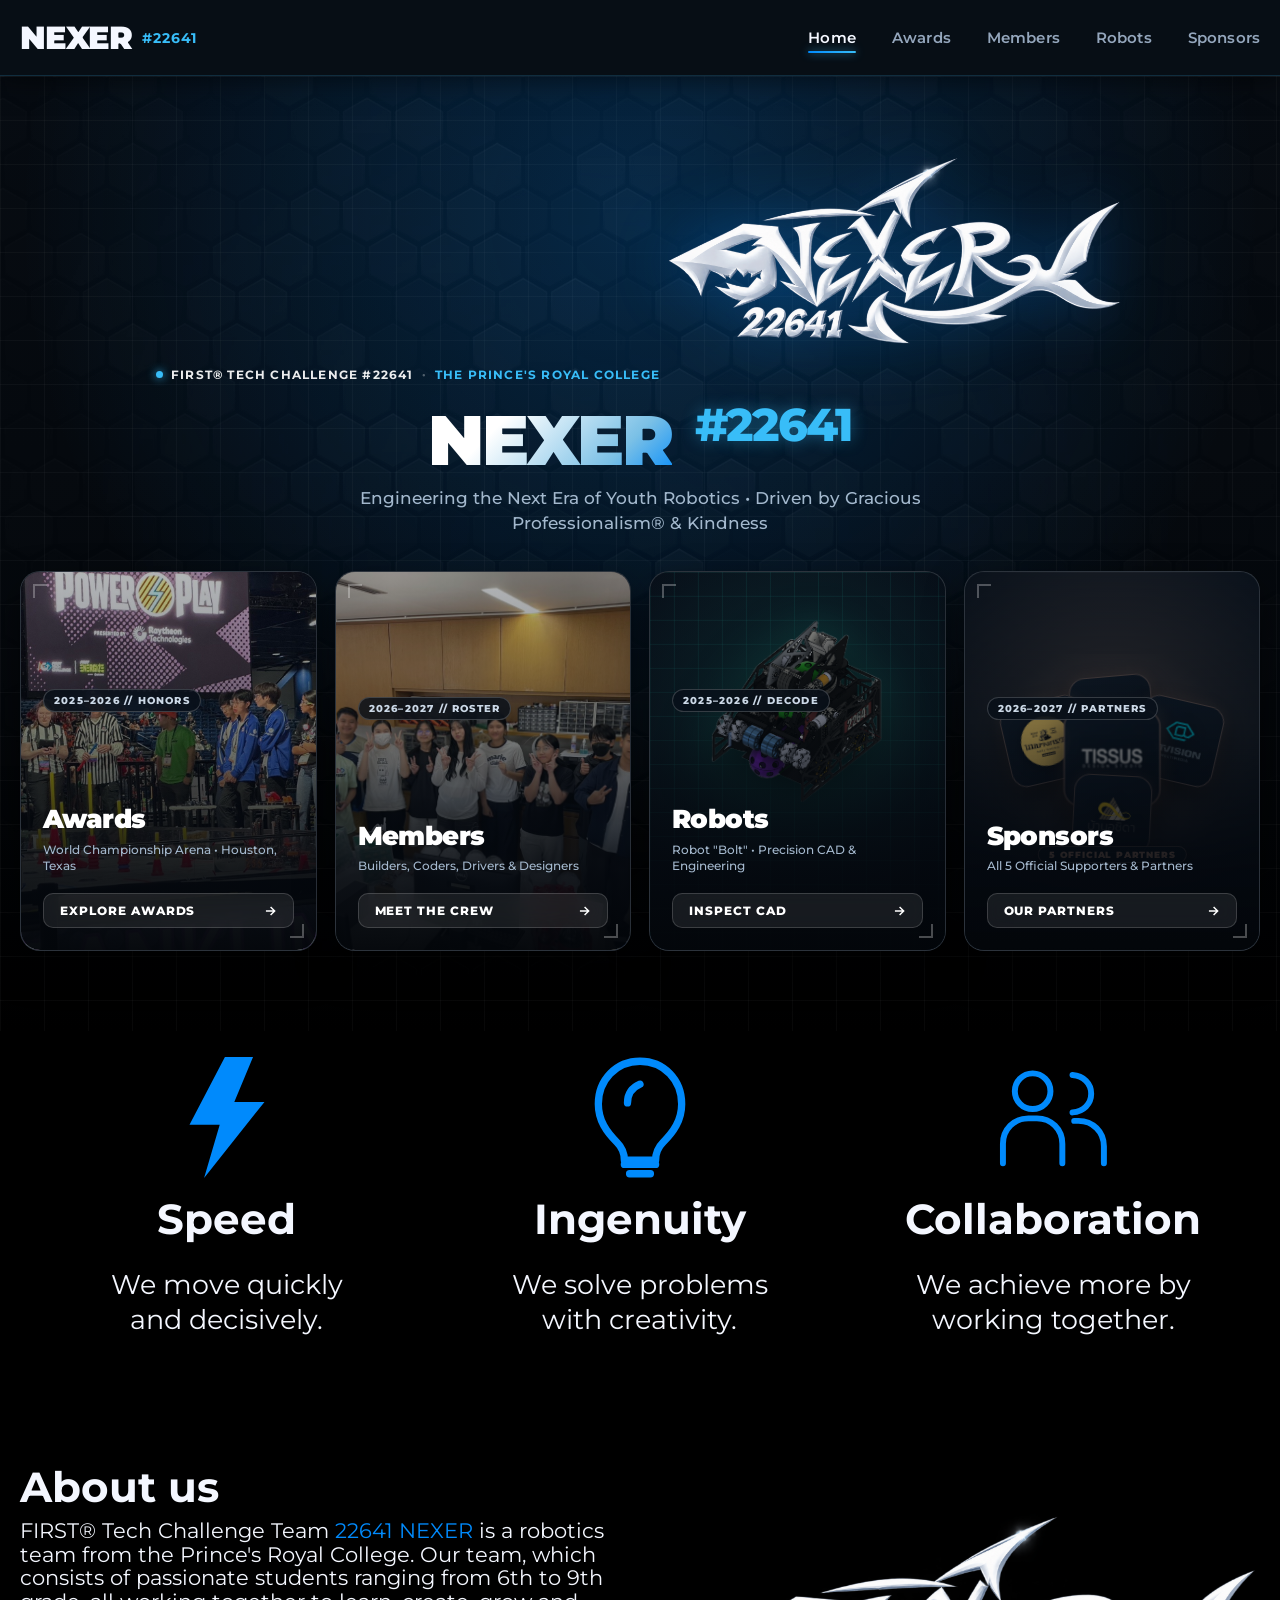
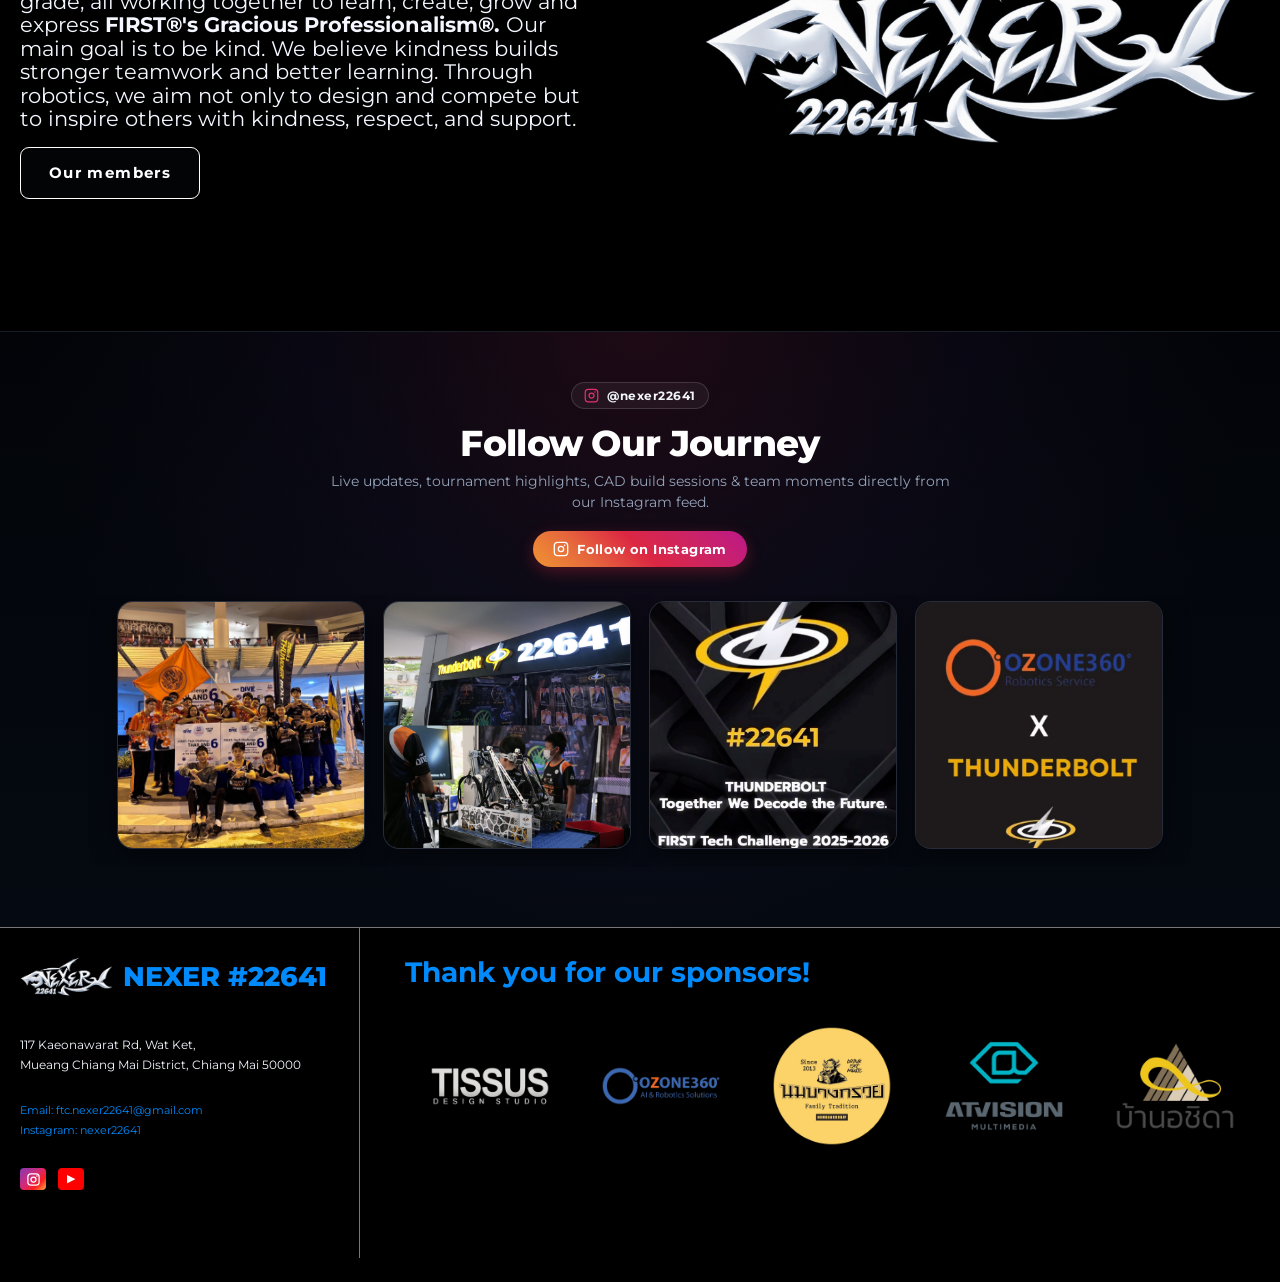
==== commit 90237a8d: "2.6 commit" ====
--- a/index.html
+++ b/index.html
@@ -51,20 +51,7 @@
               <span class="hud-corner hud-corner--br"></span>
             </div>
             <div class="graphic-card__top">
-              <span class="graphic-card__badge">2022–2023 // POWERPLAY</span>
-              <div class="graphic-card__icon-wrap">
-                <!-- ICON: Bold geometric trophy with laurel wings -->
-                <svg viewBox="0 0 24 24" fill="none" stroke="currentColor" stroke-width="1.6" stroke-linecap="round" stroke-linejoin="round" aria-hidden="true">
-                  <path d="M12 3v10" stroke-width="2"/>
-                  <path d="M8 13c0 2.21 1.79 4 4 4s4-1.79 4-4" fill="none"/>
-                  <path d="M5 6.5C3.5 7.5 3 9.5 4.5 11S8 12 8 13"/>
-                  <path d="M19 6.5C20.5 7.5 21 9.5 19.5 11S16 12 16 13"/>
-                  <path d="M9.5 21h5M12 17v4"/>
-                  <path d="M8 3h8" stroke-width="1.4"/>
-                  <path d="M8 3c0 4 1.5 7 4 10 2.5-3 4-6 4-10"/>
-                  <circle cx="12" cy="3" r="0" fill="currentColor"/>
-                </svg>
-              </div>
+              <span class="graphic-card__badge">2025–2026 // HONORS</span>
             </div>
             <div class="graphic-card__bottom">
               <h2 class="graphic-card__title">Awards</h2>
@@ -89,15 +76,6 @@
             </div>
             <div class="graphic-card__top">
               <span class="graphic-card__badge">2026–2027 // ROSTER</span>
-              <div class="graphic-card__icon-wrap">
-                <!-- ICON: Geometric people silhouette — minimal & bold -->
-                <svg viewBox="0 0 24 24" fill="none" stroke="currentColor" stroke-width="1.6" stroke-linecap="round" stroke-linejoin="round" aria-hidden="true">
-                  <circle cx="9" cy="6" r="2.5"/>
-                  <path d="M3 20v-1.5A4.5 4.5 0 0 1 7.5 14h3A4.5 4.5 0 0 1 15 18.5V20"/>
-                  <circle cx="17" cy="7" r="2"/>
-                  <path d="M14.5 14.5c.8-.3 1.6-.5 2.5-.5A4 4 0 0 1 21 18v2"/>
-                </svg>
-              </div>
             </div>
             <div class="graphic-card__bottom">
               <h2 class="graphic-card__title">Members</h2>
@@ -123,14 +101,6 @@
             </div>
             <div class="graphic-card__top">
               <span class="graphic-card__badge">2025–2026 // DECODE</span>
-              <div class="graphic-card__icon-wrap">
-                <!-- ICON: Mechanical arm / gear drive — engineering feel -->
-                <svg viewBox="0 0 24 24" fill="none" stroke="currentColor" stroke-width="1.6" stroke-linecap="round" stroke-linejoin="round" aria-hidden="true">
-                  <circle cx="12" cy="12" r="3"/>
-                  <path d="M12 2v3M12 19v3M4.22 4.22l2.12 2.12M17.66 17.66l2.12 2.12M2 12h3M19 12h3M4.22 19.78l2.12-2.12M17.66 6.34l2.12-2.12"/>
-                  <circle cx="12" cy="12" r="1.5" fill="currentColor" stroke="none"/>
-                </svg>
-              </div>
             </div>
             <div class="graphic-card__bottom">
               <h2 class="graphic-card__title">Robots</h2>
@@ -174,12 +144,6 @@
             </div>
             <div class="graphic-card__top">
               <span class="graphic-card__badge">2026–2027 // PARTNERS</span>
-              <div class="graphic-card__icon-wrap">
-                <!-- ICON: Star / Partnership crest -->
-                <svg viewBox="0 0 24 24" fill="none" stroke="currentColor" stroke-width="1.8" stroke-linecap="round" stroke-linejoin="round" aria-hidden="true">
-                  <polygon points="12 2 15.09 8.26 22 9.27 17 14.14 18.18 21.02 12 17.77 5.82 21.02 7 14.14 2 9.27 8.91 8.26 12 2"/>
-                </svg>
-              </div>
             </div>
             <div class="graphic-card__bottom">
               <h2 class="graphic-card__title">Sponsors</h2>
@@ -248,37 +212,76 @@
           </a>
         </header>
 
-        <!-- INSTAGRAM POSTS EMBED CONTAINER (COMPACT SINGLE-ROW) -->
+        <!-- INSTAGRAM POSTS PHOTO GRID (PURE CROPPED PHOTOS -> DIRECT LINK TO IG) -->
         <div class="instagram-feed-grid" id="instagram-feed-grid">
           <!-- POST 1: DDlOrB0vQfl -->
-          <div class="instagram-embed-card">
-            <blockquote class="instagram-media" data-instgrm-permalink="https://www.instagram.com/p/DDlOrB0vQfl/" data-instgrm-version="14">
-              <iframe class="instagram-embed-frame" src="https://www.instagram.com/p/DDlOrB0vQfl/embed" scrolling="no" allowtransparency="true" frameborder="0" loading="lazy" title="NEXER Instagram Post: DDlOrB0vQfl"></iframe>
-            </blockquote>
-          </div>
+          <a class="instagram-photo-card" href="https://www.instagram.com/p/DDlOrB0vQfl/" target="_blank" rel="noopener" aria-label="View NEXER post on Instagram">
+            <div class="instagram-photo-wrap">
+              <img src="assets/instagram/post-1-DDlOrB0vQfl.jpg" alt="NEXER Instagram Post: December Updates" loading="lazy">
+              <div class="instagram-photo-overlay" aria-hidden="true">
+                <span class="instagram-post-badge">
+                  <svg viewBox="0 0 24 24" aria-hidden="true">
+                    <rect x="2" y="2" width="20" height="20" rx="5" fill="none" stroke="currentColor" stroke-width="2"/>
+                    <circle cx="12" cy="12" r="4" fill="none" stroke="currentColor" stroke-width="2"/>
+                    <circle cx="17.5" cy="6.5" r="1.2" fill="currentColor"/>
+                  </svg>
+                  <span>View Post</span>
+                </span>
+              </div>
+            </div>
+          </a>
 
           <!-- POST 2: DDhavIkvopj -->
-          <div class="instagram-embed-card">
-            <blockquote class="instagram-media" data-instgrm-permalink="https://www.instagram.com/p/DDhavIkvopj/" data-instgrm-version="14">
-              <iframe class="instagram-embed-frame" src="https://www.instagram.com/p/DDhavIkvopj/embed" scrolling="no" allowtransparency="true" frameborder="0" loading="lazy" title="NEXER Instagram Post: DDhavIkvopj"></iframe>
-            </blockquote>
-          </div>
+          <a class="instagram-photo-card" href="https://www.instagram.com/p/DDhavIkvopj/" target="_blank" rel="noopener" aria-label="View NEXER post on Instagram">
+            <div class="instagram-photo-wrap">
+              <img src="assets/instagram/post-2-DDhavIkvopj.jpg" alt="NEXER Instagram Post: Team & Robot Highlights" loading="lazy">
+              <div class="instagram-photo-overlay" aria-hidden="true">
+                <span class="instagram-post-badge">
+                  <svg viewBox="0 0 24 24" aria-hidden="true">
+                    <rect x="2" y="2" width="20" height="20" rx="5" fill="none" stroke="currentColor" stroke-width="2"/>
+                    <circle cx="12" cy="12" r="4" fill="none" stroke="currentColor" stroke-width="2"/>
+                    <circle cx="17.5" cy="6.5" r="1.2" fill="currentColor"/>
+                  </svg>
+                  <span>View Post</span>
+                </span>
+              </div>
+            </div>
+          </a>
 
           <!-- POST 3: DRPoCMCDzGk -->
-          <div class="instagram-embed-card">
-            <blockquote class="instagram-media" data-instgrm-permalink="https://www.instagram.com/p/DRPoCMCDzGk/" data-instgrm-version="14">
-              <iframe class="instagram-embed-frame" src="https://www.instagram.com/p/DRPoCMCDzGk/embed" scrolling="no" allowtransparency="true" frameborder="0" loading="lazy" title="NEXER Instagram Post: DRPoCMCDzGk"></iframe>
-            </blockquote>
-          </div>
+          <a class="instagram-photo-card" href="https://www.instagram.com/p/DRPoCMCDzGk/" target="_blank" rel="noopener" aria-label="View NEXER post on Instagram">
+            <div class="instagram-photo-wrap">
+              <img src="assets/instagram/post-3-DRPoCMCDzGk.jpg" alt="NEXER Instagram Post: Build Session & Tournament Moments" loading="lazy">
+              <div class="instagram-photo-overlay" aria-hidden="true">
+                <span class="instagram-post-badge">
+                  <svg viewBox="0 0 24 24" aria-hidden="true">
+                    <rect x="2" y="2" width="20" height="20" rx="5" fill="none" stroke="currentColor" stroke-width="2"/>
+                    <circle cx="12" cy="12" r="4" fill="none" stroke="currentColor" stroke-width="2"/>
+                    <circle cx="17.5" cy="6.5" r="1.2" fill="currentColor"/>
+                  </svg>
+                  <span>View Post</span>
+                </span>
+              </div>
+            </div>
+          </a>
 
           <!-- POST 4: DQwY7hPj2zV -->
-          <div class="instagram-embed-card">
-            <blockquote class="instagram-media" data-instgrm-permalink="https://www.instagram.com/p/DQwY7hPj2zV/" data-instgrm-version="14">
-              <iframe class="instagram-embed-frame" src="https://www.instagram.com/p/DQwY7hPj2zV/embed" scrolling="no" allowtransparency="true" frameborder="0" loading="lazy" title="NEXER Instagram Post: DQwY7hPj2zV"></iframe>
-            </blockquote>
-          </div>
-        </div>
-        <script async src="//www.instagram.com/embed.js"></script>
+          <a class="instagram-photo-card" href="https://www.instagram.com/p/DQwY7hPj2zV/" target="_blank" rel="noopener" aria-label="View NEXER post on Instagram">
+            <div class="instagram-photo-wrap">
+              <img src="assets/instagram/post-4-DQwY7hPj2zV.jpg" alt="NEXER Instagram Post: Team Updates" loading="lazy">
+              <div class="instagram-photo-overlay" aria-hidden="true">
+                <span class="instagram-post-badge">
+                  <svg viewBox="0 0 24 24" aria-hidden="true">
+                    <rect x="2" y="2" width="20" height="20" rx="5" fill="none" stroke="currentColor" stroke-width="2"/>
+                    <circle cx="12" cy="12" r="4" fill="none" stroke="currentColor" stroke-width="2"/>
+                    <circle cx="17.5" cy="6.5" r="1.2" fill="currentColor"/>
+                  </svg>
+                  <span>View Post</span>
+                </span>
+              </div>
+            </div>
+          </a>
+        </div>
       </div>
     </section>
   </main>
--- a/styles.css
+++ b/styles.css
@@ -348,13 +348,13 @@
   height:22px;
 }
 
-/* Top Badge & Icon */
+/* Top Badge */
 .graphic-card__top{
   position:relative;
   z-index:6;
   display:flex;
   align-items:center;
-  justify-content:space-between;
+  justify-content:flex-start;
 }
 .graphic-card__badge{
   font-size:10px;
@@ -869,8 +869,8 @@
    ========================================================================== */
 .home-instagram{
   position:relative;
-  min-height:500px;
-  padding:72px 0 84px;
+  min-height:auto;
+  padding:50px 0 60px;
   background:#050a12;
   background-image:
     radial-gradient(circle at 50% 0%, rgba(225,48,108,0.12) 0%, rgba(131,58,180,0.06) 35%, transparent 70%),
@@ -883,80 +883,85 @@
 }
 .home-instagram__header{
   text-align:center;
-  max-width:720px;
-  margin:0 auto 40px;
+  max-width:640px;
+  margin:0 auto 28px;
 }
 .instagram-handle-badge{
   display:inline-flex;
   align-items:center;
   gap:8px;
-  padding:6px 14px;
+  padding:5px 12px;
   border-radius:999px;
   background:rgba(255,255,255,0.05);
   border:1px solid rgba(255,255,255,0.14);
-  font-size:13px;
+  font-size:12px;
   font-weight:700;
   letter-spacing:.04em;
   color:#f1f5f9;
   backdrop-filter:blur(8px);
 }
 .instagram-glyph{
-  width:16px;
-  height:16px;
+  width:15px;
+  height:15px;
   color:#e1306c;
 }
 .home-instagram__title{
-  margin:14px 0 8px;
-  font-size:clamp(30px, 4.2vw, 42px);
+  margin:12px 0 6px;
+  font-size:clamp(26px, 3.5vw, 36px);
   font-weight:800;
   letter-spacing:-.02em;
   color:#fff;
 }
 .home-instagram__desc{
-  margin:0 auto 22px;
-  font-size:16px;
+  margin:0 auto 18px;
+  font-size:14px;
   line-height:1.5;
   color:#94a3b8;
 }
 .instagram-btn{
   display:inline-flex;
   align-items:center;
-  gap:10px;
-  padding:12px 24px;
+  gap:8px;
+  padding:10px 20px;
   border-radius:999px;
   background:linear-gradient(45deg, #f09433 0%, #e6683c 25%, #dc2743 50%, #cc2366 75%, #bc1888 100%);
   color:#fff;
-  font-size:14px;
+  font-size:13px;
   font-weight:700;
   letter-spacing:.03em;
   text-decoration:none;
-  box-shadow:0 6px 20px rgba(220,39,67,0.35);
+  box-shadow:0 5px 16px rgba(220,39,67,0.3);
   transition:transform .25s ease, box-shadow .25s ease, filter .25s ease;
 }
 .instagram-btn svg{
-  width:18px;
-  height:18px;
+  width:16px;
+  height:16px;
 }
 .instagram-btn:hover{
   transform:translateY(-2px);
-  box-shadow:0 10px 28px rgba(220,39,67,0.55);
+  box-shadow:0 8px 22px rgba(220,39,67,0.5);
   filter:brightness(1.1);
 }
 .instagram-feed-grid{
-  display:grid;
-  grid-template-columns:repeat(4, minmax(230px, 1fr));
-  gap:16px;
-  max-width:1240px;
+  display:flex;
+  justify-content:center;
+  gap:18px;
+  max-width:1120px;
   margin:0 auto;
   overflow-x:auto;
-  padding:4px 4px 14px;
+  padding:6px 12px 18px;
   scroll-snap-type:x mandatory;
   -webkit-overflow-scrolling:touch;
   scrollbar-width:thin;
   scrollbar-color:rgba(225,48,108,0.3) transparent;
 }
+@media(max-width:1140px){
+  .instagram-feed-grid{
+    justify-content:flex-start;
+  }
+}
 .instagram-feed-grid::-webkit-scrollbar{
-  height:6px;
+  height:5px;
 }
 .instagram-feed-grid::-webkit-scrollbar-track{
   background:transparent;
@@ -965,45 +970,73 @@
   background:rgba(225,48,108,0.35);
   border-radius:999px;
 }
-.instagram-embed-card{
+.instagram-photo-card{
   position:relative;
-  border-radius:14px;
+  flex:0 0 248px;
+  width:248px;
+  aspect-ratio:1/1;
+  border-radius:16px;
   overflow:hidden;
   background:#09101c;
-  border:1px solid rgba(255,255,255,0.12);
+  border:1.5px solid rgba(255,255,255,0.12);
   box-shadow:0 8px 24px rgba(0,0,0,0.5);
-  display:flex;
-  flex-direction:column;
-  align-items:center;
-  justify-content:center;
+  display:block;
+  text-decoration:none;
   scroll-snap-align:start;
   transition:transform .3s cubic-bezier(0.2,0.8,0.2,1), border-color .25s ease, box-shadow .25s ease;
 }
-.instagram-embed-card:hover{
-  transform:translateY(-4px);
-  border-color:rgba(225,48,108,0.6);
-  box-shadow:0 14px 32px rgba(0,0,0,0.7), 0 0 20px rgba(225,48,108,0.22);
-}
-.instagram-embed-card blockquote.instagram-media{
-  margin:0!important;
-  padding:0!important;
-  width:100%!important;
-  max-width:100%!important;
-  min-width:100%!important;
-  border:0!important;
-  border-radius:14px!important;
-  background:transparent!important;
-  box-shadow:none!important;
-}
-.instagram-embed-frame{
+.instagram-photo-card:hover{
+  transform:translateY(-5px);
+  border-color:rgba(225,48,108,0.7);
+  box-shadow:0 14px 32px rgba(0,0,0,0.7), 0 0 22px rgba(225,48,108,0.3);
+}
+.instagram-photo-wrap{
+  position:relative;
   width:100%;
-  min-height:380px;
-  height:400px;
-  max-height:410px;
-  border:0;
+  height:100%;
+  overflow:hidden;
+}
+.instagram-photo-wrap img{
+  width:100%;
+  height:100%;
+  object-fit:cover;
   display:block;
-  background:#fff;
-  border-radius:12px;
+  transition:transform .45s cubic-bezier(0.2,0.8,0.2,1), filter .3s ease;
+}
+.instagram-photo-card:hover .instagram-photo-wrap img{
+  transform:scale(1.08);
+  filter:brightness(1.05);
+}
+.instagram-photo-overlay{
+  position:absolute;
+  inset:0;
+  background:linear-gradient(180deg, rgba(0,0,0,0.05) 0%, rgba(0,0,0,0.65) 100%);
+  display:flex;
+  align-items:flex-end;
+  justify-content:center;
+  padding-bottom:14px;
+  opacity:0;
+  transition:opacity .25s ease;
+}
+.instagram-photo-card:hover .instagram-photo-overlay{
+  opacity:1;
+}
+.instagram-post-badge{
+  display:inline-flex;
+  align-items:center;
+  gap:6px;
+  padding:5px 12px;
+  border-radius:999px;
+  background:linear-gradient(45deg, #f09433 0%, #dc2743 50%, #bc1888 100%);
+  color:#fff;
+  font-size:11px;
+  font-weight:700;
+  letter-spacing:.03em;
+  box-shadow:0 4px 12px rgba(0,0,0,0.5);
+}
+.instagram-post-badge svg{
+  width:13px;
+  height:13px;
 }
 
 /* ==========================================================================
@@ -1331,8 +1364,6 @@
   .hero-graphic-nav{gap:10px}
   .graphic-card{height:250px;min-height:240px;padding:14px 12px 14px;border-radius:16px}
   .graphic-card__badge{font-size:9px;padding:3px 8px}
-  .graphic-card__icon-wrap{width:34px;height:34px;border-radius:8px}
-  .graphic-card__icon-wrap svg{width:16px;height:16px}
   .graphic-card__title{font-size:18px}
   .graphic-card__desc{font-size:10px;margin:2px 0 8px;line-height:1.25}
   .graphic-card__cta{padding:6px 10px;font-size:10px}
@@ -1346,12 +1377,17 @@
   .sponsor-stack-item--5{width:62px;height:62px;bottom:-4px}
   .sponsor-stack-count{font-size:7.5px;padding:1px 7px}
 
-  /* Instagram mobile (compact single-row scroll) */
-  .home-instagram{padding:44px 0 54px}
-  .home-instagram__desc{font-size:13px;margin-bottom:16px}
-  .instagram-feed-grid{grid-template-columns:repeat(4, 230px);gap:12px;padding:4px 6px 14px}
-  .instagram-embed-card{border-radius:12px}
-  .instagram-embed-frame{min-height:380px;height:390px}
+  /* Instagram mobile (ultra-compact mini square photo reel) */
+  .home-instagram{padding:30px 0 38px}
+  .home-instagram__header{margin-bottom:16px}
+  .home-instagram__title{font-size:22px;margin:8px 0 4px}
+  .home-instagram__desc{font-size:12px;margin-bottom:12px;line-height:1.35}
+  .instagram-btn{padding:7px 16px;font-size:12px}
+  .instagram-feed-grid{justify-content:flex-start;gap:10px;padding:4px 8px 10px}
+  .instagram-photo-card{flex:0 0 135px;width:135px;border-radius:10px}
+  .instagram-photo-overlay{opacity:1;background:linear-gradient(180deg, transparent 40%, rgba(0,0,0,0.6) 100%);padding-bottom:8px}
+  .instagram-post-badge{padding:3px 8px;font-size:9.5px;gap:4px}
+  .instagram-post-badge svg{width:11px;height:11px}
 
   /* Values mobile (Restored original) */
   .values__inner{width:100%}
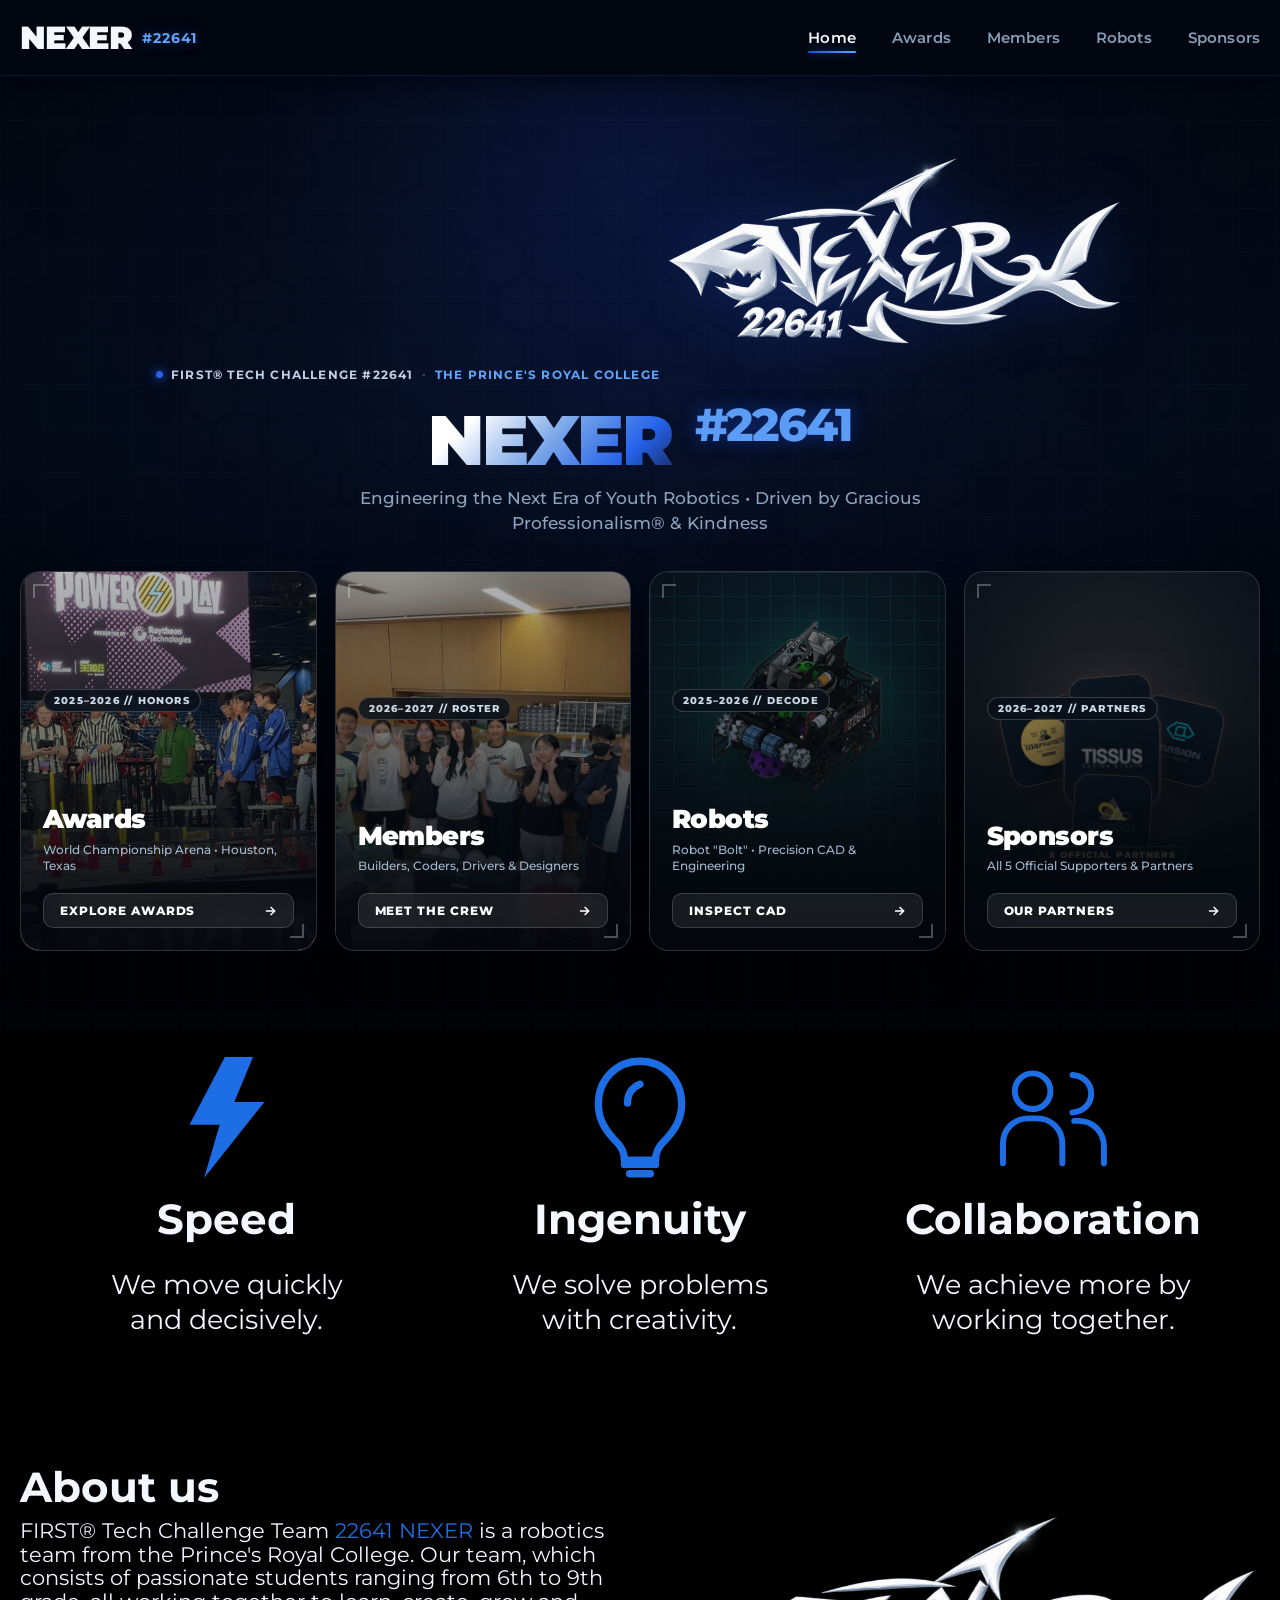
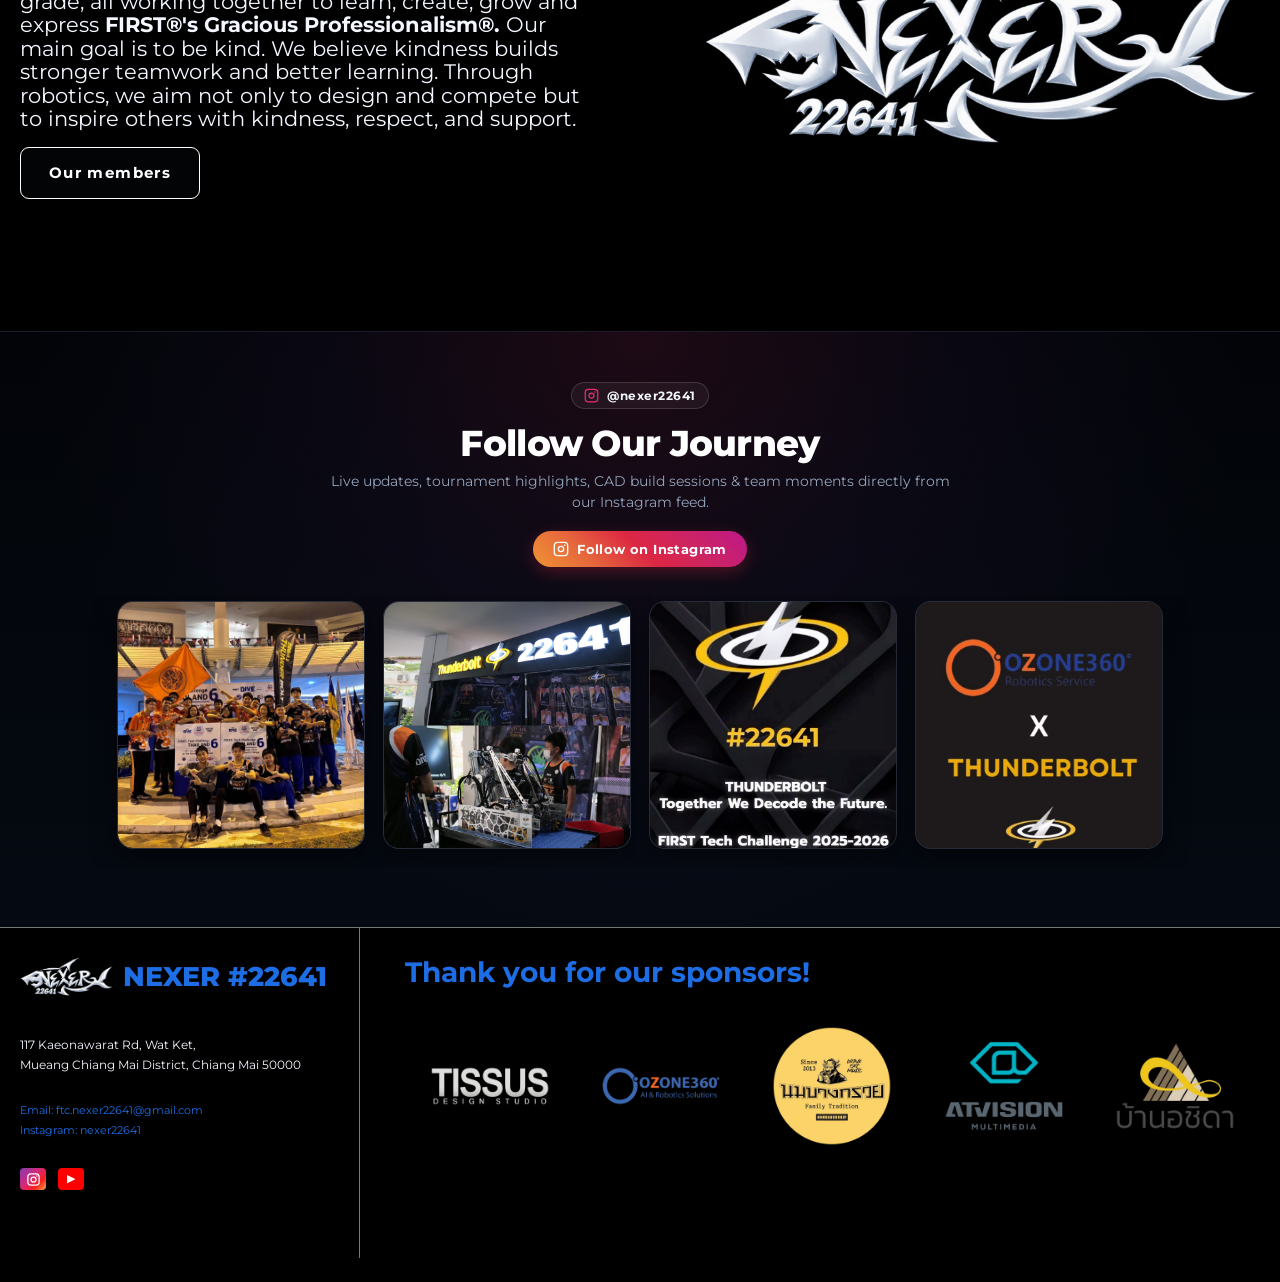
==== commit 781305b7: "2.7 commit" ====
--- a/index.html
+++ b/index.html
@@ -3,7 +3,7 @@
 <head>
   <meta charset="utf-8">
   <meta name="viewport" content="width=device-width, initial-scale=1">
-  <meta name="theme-color" content="#070e17">
+  <meta name="theme-color" content="#01040c">
   <meta name="description" content="NEXER #22641 — FIRST Tech Challenge robotics team from The Prince's Royal College.">
   <title>Home | NEXER</title>
   <link rel="icon" href="assets/branding/nexer-logo.png">
--- a/styles.css
+++ b/styles.css
@@ -2,8 +2,13 @@
 @font-face{font-family:"Noto Flags Color";src:url("assets/fonts/noto-flags-colrv1.ttf") format("truetype");font-style:normal;font-weight:400;font-display:swap;unicode-range:U+1F1E6-1F1FF}
 :root{
   --black:#000;
-  --nav:#081019;
-  --blue:#008afc;
+  --nav:#040e20;
+  --ocean-deep:#030b1a;
+  --ocean-navy:#06142c;
+  --ocean-text:#60a5fa;
+  --ocean-glow:#3b82f6;
+  --ocean-indigo:#1d4ed8;
+  --blue:#1d6ee5;
   --light-blue:#5eb4e8;
   --cyan:#38bdf8;
   --teal:#2dd4bf;
@@ -23,17 +28,17 @@
 .skip-link{position:fixed;z-index:1000;top:-80px;left:16px;padding:10px 15px;color:#000;background:#fff;transition:top .2s ease}
 .skip-link:focus{top:12px}
 
-/* HEADER & NAVIGATION */
+/* HEADER & NAVIGATION (DEEP SEA INDIGO / OCEAN NAVY) */
 .site-header{
   position:sticky;
   z-index:100;
   top:0;
   height:var(--header-h);
-  background:rgba(8,16,25,0.88);
-  backdrop-filter:blur(16px);
-  -webkit-backdrop-filter:blur(16px);
-  border-bottom:1px solid rgba(56,189,248,0.18);
-  box-shadow:0 4px 24px rgba(0,0,0,0.5);
+  background:rgba(2,6,16,0.96);
+  backdrop-filter:blur(20px);
+  -webkit-backdrop-filter:blur(20px);
+  border-bottom:1px solid rgba(37,99,235,0.18);
+  box-shadow:0 4px 30px rgba(1,3,10,0.8);
 }
 .site-header__inner{
   width:var(--content);
@@ -61,7 +66,8 @@
   font-size:14px;
   font-weight:700;
   letter-spacing:.06em;
-  color:var(--cyan);
+  color:var(--ocean-text);
+  text-shadow:0 0 14px rgba(59,130,246,0.45);
 }
 .site-nav{
   height:100%;
@@ -77,7 +83,7 @@
 }
 .site-nav a{
   position:relative;
-  color:#94a6bc;
+  color:#869db6;
   text-decoration:none;
   font-size:15px;
   font-weight:600;
@@ -94,9 +100,9 @@
   left:0;
   right:0;
   height:2px;
-  background:linear-gradient(90deg,var(--blue),var(--cyan));
+  background:linear-gradient(90deg,var(--ocean-indigo),var(--ocean-text));
   border-radius:2px;
-  box-shadow:0 0 8px rgba(56,189,248,0.8);
+  box-shadow:0 0 10px rgba(59,130,246,0.7);
 }
 .site-subnav{
   position:absolute;
@@ -106,11 +112,11 @@
   width:200px;
   padding:8px;
   transform:translateX(-50%);
-  background:rgba(12,22,34,0.95);
+  background:rgba(4,14,32,0.96);
   backdrop-filter:blur(14px);
-  border:1px solid rgba(56,189,248,0.22);
+  border:1px solid rgba(59,130,246,0.25);
   border-radius:12px;
-  box-shadow:0 18px 40px rgba(0,0,0,0.6);
+  box-shadow:0 18px 40px rgba(0,0,0,0.65);
 }
 .site-nav__item:hover .site-subnav, .site-nav__item:focus-within .site-subnav{
   display:block;
@@ -120,11 +126,11 @@
   padding:9px 12px;
   font-size:13px;
   border-radius:8px;
-  color:#a5b8cc;
+  color:#a5bdd8;
   transition:background-color .2s ease, color .2s ease;
 }
 .site-subnav a:hover{
-  background:rgba(0,138,252,0.15);
+  background:rgba(37,99,235,0.22);
   color:#fff;
 }
 .nav-toggle{
@@ -144,7 +150,7 @@
   transition:.2s;
 }
 
-/* HIGH-TECH HERO */
+/* HIGH-TECH HERO (DEEP SEA INDIGO / ABYSSAL OCEAN - DARKER & DEEPER) */
 .home-hero{
   position:relative;
   min-height:760px;
@@ -152,16 +158,18 @@
   display:grid;
   place-items:center;
   text-align:center;
-  background:linear-gradient(180deg,rgba(7,14,23,0.7) 0%,rgba(4,8,13,0.88) 60%,#000 100%),url("assets/backgrounds/home-bg.jpg") center/cover no-repeat;
+  background:
+    linear-gradient(180deg, rgba(2,6,15,0.92) 0%, rgba(3,10,24,0.94) 35%, rgba(1,4,12,0.98) 70%, #000205 100%),
+    url("assets/backgrounds/home-bg.jpg") center/cover no-repeat;
   overflow:hidden;
 }
 .home-hero__ambient{
   position:absolute;
   inset:0;
   background-image:
-    radial-gradient(circle at 50% 15%,rgba(0,138,252,0.22) 0%,transparent 60%),
-    linear-gradient(to right,rgba(255,255,255,0.03) 1px,transparent 1px),
-    linear-gradient(to bottom,rgba(255,255,255,0.03) 1px,transparent 1px);
+    radial-gradient(circle at 50% 12%, rgba(26,62,175,0.25) 0%, rgba(15,35,95,0.12) 35%, transparent 65%),
+    linear-gradient(to right, rgba(96,165,250,0.02) 1px, transparent 1px),
+    linear-gradient(to bottom, rgba(96,165,250,0.02) 1px, transparent 1px);
   background-size:100% 100%, 44px 44px, 44px 44px;
   pointer-events:none;
 }
@@ -182,14 +190,14 @@
   font-size:12px;
   font-weight:700;
   letter-spacing:.1em;
-  color:rgba(255,255,255,0.92);
+  color:rgba(215,230,250,0.9);
 }
 .hero-status-badge__dot{
   width:7px;
   height:7px;
   border-radius:50%;
-  background:var(--cyan);
-  box-shadow:0 0 10px var(--cyan);
+  background:#2563eb;
+  box-shadow:0 0 10px #2563eb, 0 0 16px rgba(37,99,235,0.5);
   animation:pulse-glow 2s infinite ease-in-out;
 }
 @keyframes pulse-glow{
@@ -197,11 +205,11 @@
   50%{opacity:.4;transform:scale(.8)}
 }
 .hero-status-badge__sep{
-  color:rgba(255,255,255,0.3);
+  color:rgba(255,255,255,0.25);
   font-size:10px;
 }
 .hero-status-badge__school{
-  color:var(--cyan);
+  color:var(--ocean-text);
   font-weight:700;
 }
 .home-hero__logo-wrap{
@@ -212,7 +220,7 @@
 .home-hero__logo{
   width:min(460px,76vw);
   margin:0 auto;
-  filter:drop-shadow(0 0 32px rgba(0,138,252,0.36));
+  filter:drop-shadow(0 0 30px rgba(26,62,175,0.38));
 }
 .home-hero__title{
   margin:0 0 10px;
@@ -222,24 +230,24 @@
   letter-spacing:-.03em;
 }
 .title-glow{
-  background:linear-gradient(135deg,#fff 30%,#7ac0e6 75%,var(--blue) 100%);
+  background:linear-gradient(135deg, #ffffff 20%, #7ca8e8 50%, #2563eb 78%, #172554 100%);
   -webkit-background-clip:text;
   -webkit-text-fill-color:transparent;
 }
 .title-num{
   font-size:.65em;
   font-weight:800;
-  color:var(--cyan);
+  color:#5b9cf6;
   vertical-align:super;
   margin-left:4px;
-  text-shadow:0 0 16px rgba(56,189,248,0.4);
+  text-shadow:0 0 18px rgba(29,78,216,0.5);
 }
 .home-hero__tagline{
   max-width:680px;
   margin:0 auto 36px;
   font-size:clamp(14px,1.8vw,17px);
   line-height:1.45;
-  color:#a3b8cd;
+  color:#8ba3bd;
   font-weight:500;
 }
 
@@ -495,28 +503,25 @@
 .graphic-card--members:hover .members-group-photo{
   transform:scale(1.08);
 }
-.graphic-card--members .graphic-card__icon-wrap{
-  color:var(--cyan);
-}
 .graphic-card--members:hover{
-  border-color:rgba(0,138,252,0.65);
-  box-shadow:0 20px 48px -8px rgba(0,138,252,0.38), 0 0 25px rgba(56,189,248,0.25);
+  border-color:rgba(59,130,246,0.7);
+  box-shadow:0 20px 48px -8px rgba(29,78,216,0.45), 0 0 25px rgba(59,130,246,0.28);
 }
 .graphic-card--members:hover .hud-corner{
-  border-color:var(--cyan);
+  border-color:var(--ocean-text);
 }
 .graphic-card--members:hover .graphic-card__badge{
-  border-color:var(--cyan);
-  color:var(--cyan);
+  border-color:var(--ocean-text);
+  color:var(--ocean-text);
 }
 .graphic-card--members:hover .graphic-card__title{
-  color:var(--cyan);
+  color:var(--ocean-text);
 }
 .graphic-card--members:hover .graphic-card__cta{
-  background:linear-gradient(135deg,var(--blue),var(--cyan));
-  border-color:var(--cyan);
+  background:linear-gradient(135deg,var(--ocean-indigo),var(--ocean-glow));
+  border-color:var(--ocean-text);
   color:#fff;
-  box-shadow:0 0 16px rgba(0,138,252,0.5);
+  box-shadow:0 0 16px rgba(37,99,235,0.55);
 }
 
 /* --- CARD 3: ROBOTS (TEAL NEON ACCENTS & FLOATING ROBOT) --- */
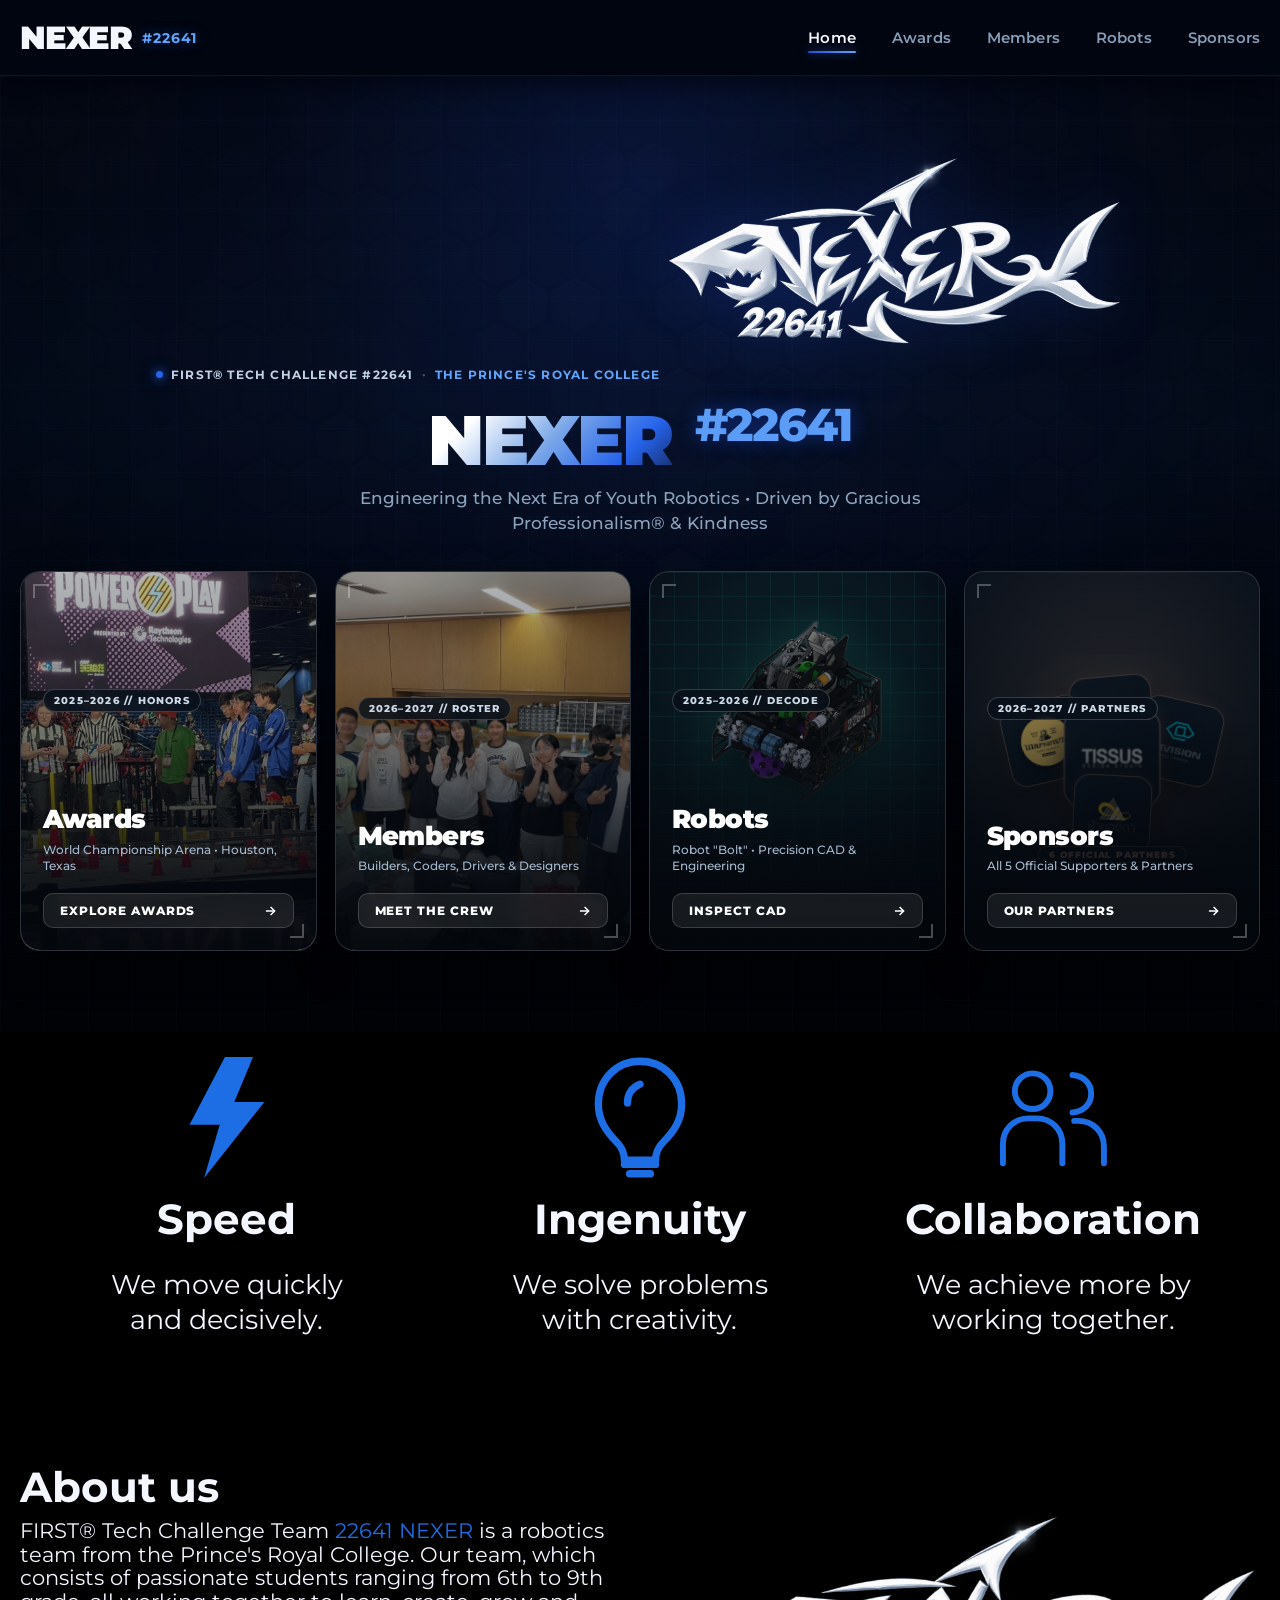
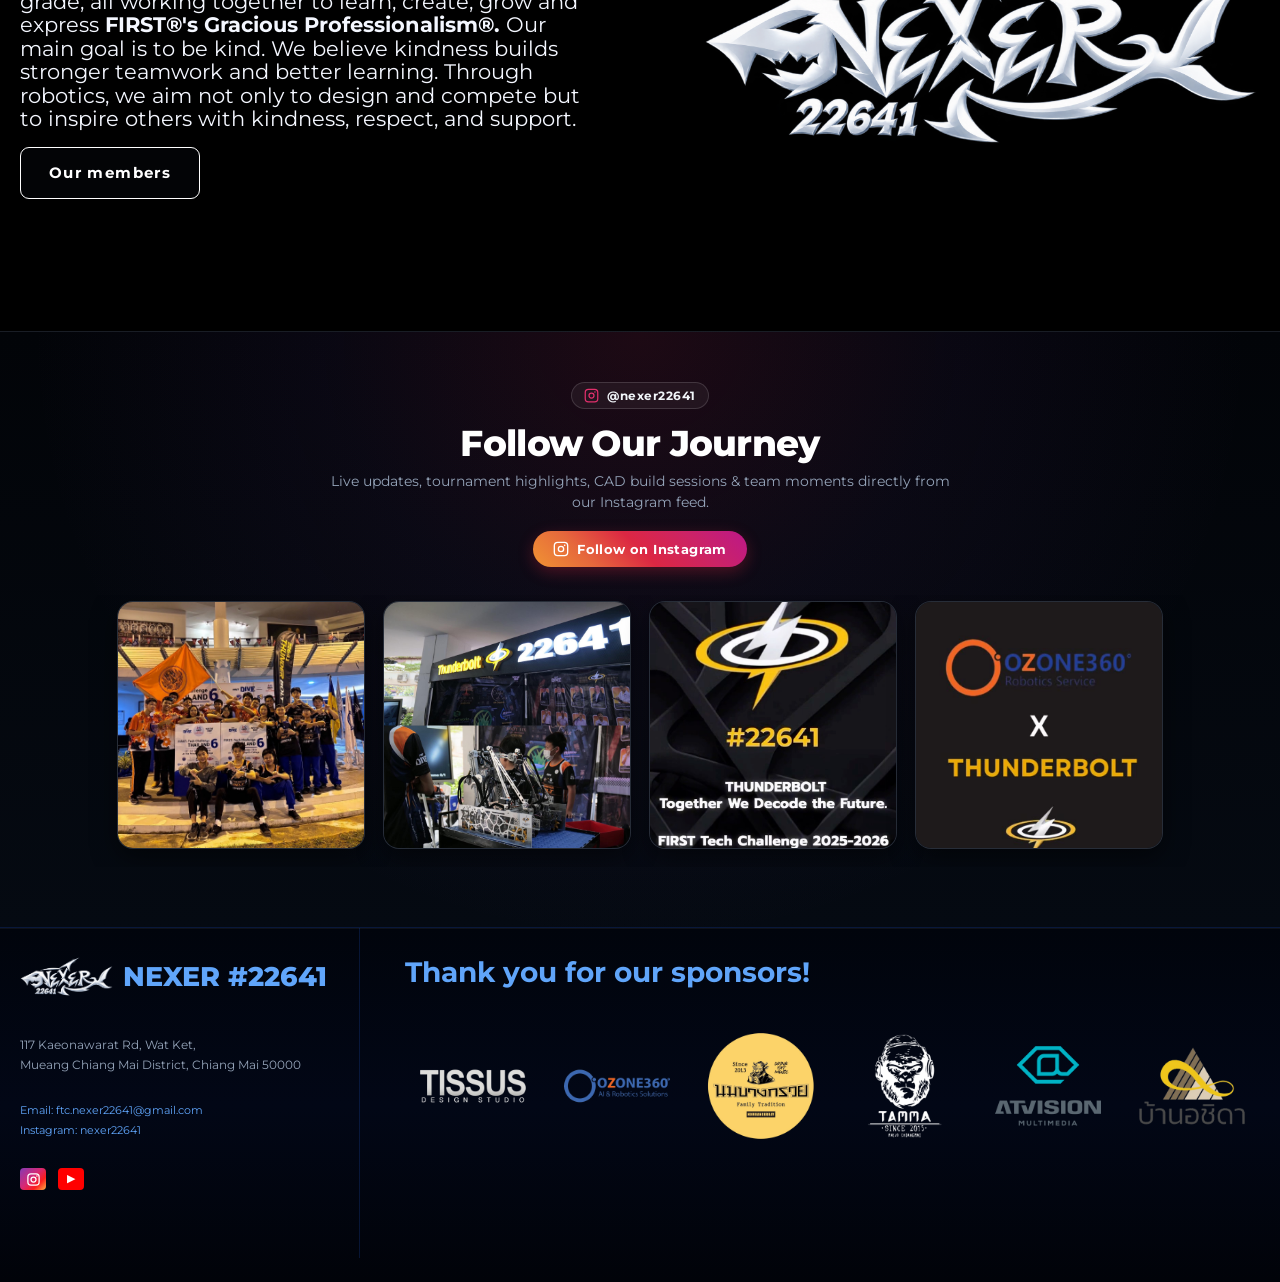
==== commit efbf7ff0: "18/11/69 commit" ====
--- a/index.html
+++ b/index.html
@@ -112,12 +112,12 @@
             </div>
           </a>
 
-          <!-- CARD 4: SPONSORS (LATEST 2026–2027 SUPPORTERS - 5 OVERLAPPING 3D BADGES) -->
+          <!-- CARD 4: SPONSORS (LATEST 2026–2027 SUPPORTERS - 6 OFFICIAL PARTNERS) -->
           <a href="sponsors.html" class="graphic-card graphic-card--sponsors">
             <div class="graphic-card__bg graphic-card__bg--sponsors">
               <div class="sponsor-overlap-stack" aria-hidden="true">
                 <div class="sponsor-stack-glow"></div>
-                <!-- 5 Large Overlapping Sponsor Badges -->
+                <!-- Large Overlapping Sponsor Badges -->
                 <div class="sponsor-stack-item sponsor-stack-item--2" title="OZONE360">
                   <img src="assets/sponsors/sponsor-fit-2627-ozone360.png" alt="OZONE360">
                 </div>
@@ -133,7 +133,7 @@
                 <div class="sponsor-stack-item sponsor-stack-item--5" title="Ban Achid">
                   <img src="assets/sponsors/sponsor-fit-partner-ban-achid.png" alt="Ban Achid">
                 </div>
-                <div class="sponsor-stack-count">5 OFFICIAL PARTNERS</div>
+                <div class="sponsor-stack-count">6 OFFICIAL PARTNERS</div>
               </div>
             </div>
             <div class="graphic-card__scrim"></div>
--- a/styles.css
+++ b/styles.css
@@ -21,7 +21,7 @@
 *{box-sizing:border-box}
 html{scroll-behavior:smooth}
 body,button,input,textarea,select{font-family:"Montserrat",Arial,sans-serif}
-body{margin:0;min-width:0;overflow-x:hidden;color:var(--white);background:#000}
+body{margin:0;min-width:0;overflow-x:hidden;color:var(--white);background:#01040c}
 img{display:block;max-width:100%}
 a{color:inherit}
 button,input,textarea,select{font:inherit}
@@ -71,9 +71,14 @@
 }
 .site-nav{
   height:100%;
+}
+.site-nav__list{
+  height:100%;
   display:flex;
   align-items:center;
   gap:36px;
+  margin:0;
+  padding:0;
 }
 .site-nav__item{
   position:relative;
@@ -81,6 +86,13 @@
   display:flex;
   align-items:center;
 }
+.site-nav__link-wrap{
+  height:100%;
+  display:flex;
+  align-items:center;
+}
+.subnav-toggle{display:none}
+.nav-backdrop{display:none}
 .site-nav a{
   position:relative;
   color:#869db6;
@@ -1045,58 +1057,239 @@
 }
 
 /* ==========================================================================
-   SUBPAGES: AWARDS, MEMBERS, ROBOTS, SPONSORS
+   SUBPAGES: AWARDS, MEMBERS, ROBOTS, SPONSORS (DEEP SEA INDIGO / ABYSSAL MIDNIGHT)
    ========================================================================== */
-.page-title{min-height:115px;display:grid;place-items:center;text-align:center;background:#000}
-.page-title h1{margin:0;color:var(--blue);font-size:60px;line-height:1}
+.page-title{
+  position:relative;
+  min-height:120px;
+  display:grid;
+  place-items:center;
+  text-align:center;
+  background:
+    radial-gradient(ellipse at 50% 100%, rgba(26,62,175,0.24) 0%, transparent 70%),
+    linear-gradient(180deg, #01040c 0%, #030b1c 60%, #01040d 100%);
+  border-bottom:1px solid rgba(37,99,235,0.2);
+  box-shadow:0 4px 24px rgba(0,2,8,0.7);
+}
+.page-title h1{
+  margin:0;
+  background:linear-gradient(135deg, #ffffff 25%, #7ca8e8 55%, #3b82f6 80%, #1d4ed8 100%);
+  -webkit-background-clip:text;
+  -webkit-text-fill-color:transparent;
+  font-size:56px;
+  line-height:1.1;
+  font-weight:900;
+  letter-spacing:-.02em;
+  filter:drop-shadow(0 2px 14px rgba(26,62,175,0.35));
+}
 .page-title--season{min-height:154px;align-content:center;gap:7px}
-.page-title--season h1{font-size:58px}
-.page-title p{margin:0;font-size:21px;font-weight:700}
+.page-title--season h1{font-size:54px}
+.page-title p{
+  margin:0;
+  font-size:19px;
+  font-weight:700;
+  color:var(--ocean-text);
+  letter-spacing:.03em;
+}
 
 /* AWARDS PAGE */
-.award-block{--award-accent:var(--light-blue);min-height:510px;padding:32px 0 24px;background-position:center;background-size:cover;border-bottom:34px solid #000}
+.award-block{
+  --award-accent:var(--ocean-glow);
+  min-height:510px;
+  padding:36px 0 28px;
+  background-position:center;
+  background-size:cover;
+  border-bottom:28px solid #01040c;
+}
 .award-block__inner{width:min(1125px,calc(100% - 36px));margin:auto}
-.award-copy{width:min(900px,100%);margin:0 auto 18px;padding:24px 30px;background:rgba(0,0,0,.62);border:2px solid var(--award-accent);border-radius:0;box-shadow:0 0 18px rgba(94,180,232,.18),0 12px 30px rgba(0,0,0,.22);backdrop-filter:blur(2px)}
-.award-copy h2{margin:0 0 9px;font-size:44px;line-height:1.08}
-.award-copy p{margin:2px 0;color:var(--light-blue);font-size:23px;line-height:1.3;font-weight:600}
-.award-copy ul{margin:4px 0 0 25px;padding:0;color:var(--light-blue);font-size:23px;line-height:1.35;font-weight:600}
+.award-copy{
+  width:min(900px,100%);
+  margin:0 auto 20px;
+  padding:26px 32px;
+  background:rgba(2,7,18,0.85);
+  border:1px solid rgba(59,130,246,0.35);
+  border-radius:20px;
+  box-shadow:0 16px 40px rgba(0,2,8,0.6), 0 0 25px rgba(29,78,216,0.2), inset 0 1px 0 rgba(255,255,255,0.1);
+  backdrop-filter:blur(16px);
+  -webkit-backdrop-filter:blur(16px);
+}
+.award-copy h2{
+  margin:0 0 10px;
+  font-size:40px;
+  line-height:1.1;
+  background:linear-gradient(135deg, #ffffff 35%, #93c5fd 75%, #3b82f6 100%);
+  -webkit-background-clip:text;
+  -webkit-text-fill-color:transparent;
+}
+.award-copy p{margin:2px 0;color:var(--ocean-text);font-size:21px;line-height:1.35;font-weight:600}
+.award-copy ul{margin:4px 0 0 25px;padding:0;color:var(--ocean-text);font-size:21px;line-height:1.4;font-weight:600}
+.award-copy .award-event a{color:#93c5fd;text-decoration:none;transition:color .2s ease}
+.award-copy .award-event a:hover{color:#fff;text-decoration:underline}
 .award-block--peach{--award-accent:var(--peach)}
+.award-block--peach .award-copy{border-color:rgba(240,185,158,0.4)}
+.award-block--peach .award-copy h2{
+  background:linear-gradient(135deg, #ffffff 35%, #fcd5c1 75%, var(--peach) 100%);
+  -webkit-background-clip:text;
+  -webkit-text-fill-color:transparent;
+}
 .award-block--peach .award-copy p,.award-block--peach .award-copy ul{color:var(--peach)}
-.award-gallery{display:grid;grid-template-columns:repeat(3,1fr);gap:8px}
-.award-gallery img{width:100%;height:205px;object-fit:cover}
+.award-gallery{display:grid;grid-template-columns:repeat(3,1fr);gap:12px}
+.award-gallery img{width:100%;height:205px;object-fit:cover;border-radius:12px;border:1px solid rgba(255,255,255,0.1)}
 
 /* MEMBERS PAGE */
-.members-page{min-height:0;padding-bottom:60px;background:url("assets/backgrounds/bg-members.jpg") center/cover fixed}
+.members-page{
+  min-height:100vh;
+  padding-bottom:60px;
+  background:linear-gradient(180deg, rgba(2,6,15,0.90) 0%, rgba(3,10,24,0.85) 45%, rgba(1,4,12,0.95) 100%), url("assets/backgrounds/bg-members.jpg") center/cover fixed;
+}
 .season-switcher{width:var(--content);margin:-13px auto 14px;display:flex;justify-content:center;gap:8px}
-.season-switcher a{padding:7px 12px;border:1px solid rgba(255,255,255,.25);border-radius:999px;color:#dbe6f2;background:rgba(0,0,0,.54);text-decoration:none;font-size:12px}
-.season-switcher a.active,.season-switcher a:hover{color:#fff;background:var(--blue);border-color:var(--blue)}
-.member-board{width:min(940px,calc(100% - 36px));margin:60px auto 0;padding:27px 30px 32px;display:flex;flex-wrap:wrap;justify-content:center;gap:12px 14px;background:rgba(0,0,0,.88);border-radius:34px}
+.season-switcher a{
+  padding:8px 16px;
+  border:1px solid rgba(37,99,235,0.35);
+  border-radius:999px;
+  color:#cbd8e6;
+  background:rgba(2,6,18,0.75);
+  backdrop-filter:blur(8px);
+  text-decoration:none;
+  font-size:12px;
+  font-weight:600;
+  transition:all .2s ease;
+}
+.season-switcher a.active,.season-switcher a:hover{
+  color:#fff;
+  background:linear-gradient(135deg, #1d4ed8, #2563eb);
+  border-color:#60a5fa;
+  box-shadow:0 0 14px rgba(37,99,235,0.45);
+}
+.member-board{
+  width:min(960px,calc(100% - 36px));
+  margin:50px auto 0;
+  padding:32px 32px 36px;
+  display:flex;
+  flex-wrap:wrap;
+  justify-content:center;
+  gap:14px 14px;
+  background:rgba(2,7,18,0.85);
+  border:1px solid rgba(37,99,235,0.28);
+  border-radius:28px;
+  box-shadow:0 24px 60px rgba(0,2,8,0.7), 0 0 30px rgba(29,78,216,0.15), inset 0 1px 0 rgba(255,255,255,0.08);
+  backdrop-filter:blur(16px);
+  -webkit-backdrop-filter:blur(16px);
+}
 .member-card{min-width:0;text-align:center;flex:0 0 calc((100% - 56px)/5)}
-.member-photo{aspect-ratio:1;display:flex;align-items:end;justify-content:center;overflow:hidden;border-radius:22px;background:#7ac0e6}
+.member-photo{
+  aspect-ratio:1;
+  display:flex;
+  align-items:end;
+  justify-content:center;
+  overflow:hidden;
+  border-radius:22px;
+  background:linear-gradient(135deg, #1d4ed8 0%, #0284c7 100%);
+  border:1px solid rgba(255,255,255,0.15);
+  box-shadow:0 8px 20px rgba(0,0,0,0.4);
+}
 .member-photo img{width:100%;height:100%;object-fit:contain;object-position:center bottom}
-.member-card h2{min-height:37px;margin:7px 0 2px;color:var(--blue);font-size:13px;line-height:1.2}
+.member-card h2{min-height:37px;margin:8px 0 2px;color:var(--ocean-text);font-size:13px;line-height:1.25;font-weight:700}
 .member-card h2 span{display:block}
-.member-card p{margin:0;font-size:12px;line-height:1.25}
-.members-page[data-season="2024-25"] .page-title h1,.members-page[data-season="2025-26"] .page-title h1,.members-page[data-season="2024-25"] .member-card h2,.members-page[data-season="2025-26"] .member-card h2{color:var(--gold)}
-.members-page[data-season="2024-25"] .member-photo,.members-page[data-season="2025-26"] .member-photo{background:var(--gold)}
+.member-card p{margin:0;font-size:12px;line-height:1.25;color:#94a3b8}
+.members-page[data-season="2024-25"] .page-title h1,.members-page[data-season="2025-26"] .page-title h1,.members-page[data-season="2024-25"] .member-card h2,.members-page[data-season="2025-26"] .member-card h2{
+  color:var(--gold);
+  -webkit-text-fill-color:var(--gold);
+}
+.members-page[data-season="2024-25"] .member-photo,.members-page[data-season="2025-26"] .member-photo{background:linear-gradient(135deg, #df9b00 0%, #ffbd00 100%)}
 
 /* ROBOTS PAGE */
-.robots-page{background:#000}
+.robots-page{background:#01040c}
 .robot-grid{display:grid;grid-template-columns:repeat(2,1fr)}
-.robot-season{min-height:850px;padding:34px 30px 36px;text-align:center;background-position:center;background-size:cover}
-.robot-season>h2{margin:0 0 34px;color:var(--light-blue);font-size:40px}
-.robot-season--gold>h2{color:var(--gold)}
-.robot-intro{min-height:58px;margin:0 auto 20px;max-width:480px;font-size:18px;line-height:1.35}
-.robot-card{width:min(430px,100%);min-height:600px;margin:auto;padding:25px 24px 30px;display:flex;flex-direction:column;align-items:center;justify-content:space-between;background:rgba(0,0,0,.82);border-radius:23px}
-.robot-card img{width:100%;height:375px;object-fit:contain}
-.robot-pill{padding:12px 20px;border:2px solid var(--light-blue);border-radius:999px;color:var(--light-blue);font-size:14px;font-weight:700;letter-spacing:.09em;text-decoration:none}
-.robot-season--gold .robot-pill{color:var(--gold);border-color:var(--gold)}
-.robot-description{margin:18px 0 0;font-size:17px;line-height:1.35}
-.robot-download{margin:18px 0 0;font-size:16px;line-height:1.3}
+.robot-season{
+  min-height:850px;
+  padding:36px 30px 40px;
+  text-align:center;
+  background-position:center;
+  background-size:cover;
+  border-bottom:1px solid rgba(37,99,235,0.18);
+}
+.robot-season>h2{
+  margin:0 0 28px;
+  color:var(--ocean-text);
+  font-size:42px;
+  font-weight:900;
+  text-shadow:0 0 20px rgba(37,99,235,0.35);
+}
+.robot-season--gold>h2{
+  color:var(--gold);
+  text-shadow:0 0 20px rgba(255,189,0,0.35);
+}
+.robot-intro{min-height:58px;margin:0 auto 20px;max-width:480px;font-size:18px;line-height:1.35;color:#cbd8e6}
+.robot-card{
+  width:min(430px,100%);
+  min-height:600px;
+  margin:auto;
+  padding:28px 24px 30px;
+  display:flex;
+  flex-direction:column;
+  align-items:center;
+  justify-content:space-between;
+  background:rgba(2,7,18,0.85);
+  border:1px solid rgba(37,99,235,0.3);
+  border-radius:24px;
+  box-shadow:0 20px 50px rgba(0,2,8,0.65), 0 0 25px rgba(29,78,216,0.18), inset 0 1px 0 rgba(255,255,255,0.08);
+  backdrop-filter:blur(16px);
+  -webkit-backdrop-filter:blur(16px);
+}
+.robot-card img{width:100%;height:375px;object-fit:contain;filter:drop-shadow(0 10px 20px rgba(0,0,0,0.6))}
+.robot-pill{
+  padding:12px 22px;
+  border:2px solid var(--ocean-text);
+  border-radius:999px;
+  color:#fff;
+  background:rgba(29,78,216,0.25);
+  font-size:14px;
+  font-weight:700;
+  letter-spacing:.09em;
+  text-decoration:none;
+  box-shadow:0 0 16px rgba(37,99,235,0.3);
+  transition:all .2s ease;
+}
+.robot-pill:hover{
+  background:linear-gradient(135deg, #1d4ed8, #2563eb);
+  color:#fff;
+  box-shadow:0 0 22px rgba(59,130,246,0.55);
+}
+.robot-season--gold .robot-pill{
+  color:var(--gold);
+  border-color:var(--gold);
+  background:rgba(255,189,0,0.15);
+  box-shadow:0 0 16px rgba(255,189,0,0.3);
+}
+.robot-season--gold .robot-pill:hover{
+  background:linear-gradient(135deg, #df9b00, #ffbd00);
+  color:#060a0f;
+  box-shadow:0 0 22px rgba(255,189,0,0.55);
+}
+.robot-description{margin:18px 0 0;font-size:17px;line-height:1.35;color:#e2e8f0}
+.robot-download{margin:18px 0 0;font-size:15px;line-height:1.3;color:#94a3b8}
 
 /* SPONSORS PAGE */
-.sponsors-page{min-height:740px;padding-bottom:50px;background:url("assets/backgrounds/bg-members.jpg") center/cover}
-.sponsor-board{width:min(980px,calc(100% - 36px));min-height:380px;margin:20px auto 0;padding:44px;display:grid;place-items:center;background:rgba(0,0,0,.86) url("assets/backgrounds/home-bg.jpg") center/cover;border-radius:28px}
+.sponsors-page{
+  min-height:740px;
+  padding-bottom:50px;
+  background:linear-gradient(180deg, rgba(2,6,15,0.88) 0%, rgba(3,10,24,0.84) 40%, rgba(1,4,12,0.95) 100%), url("assets/backgrounds/bg-members.jpg") center/cover;
+}
+.sponsor-board{
+  width:min(980px,calc(100% - 36px));
+  min-height:380px;
+  margin:30px auto 0;
+  padding:44px;
+  display:grid;
+  place-items:center;
+  background:rgba(2,7,18,0.9) url("assets/backgrounds/home-bg.jpg") center/cover;
+  border:1px solid rgba(37,99,235,0.28);
+  border-radius:28px;
+  box-shadow:0 24px 60px rgba(0,2,8,0.7), 0 0 30px rgba(29,78,216,0.15), inset 0 1px 0 rgba(255,255,255,0.08);
+  backdrop-filter:blur(16px);
+  -webkit-backdrop-filter:blur(16px);
+}
 .sponsor-current{display:flex;align-items:center;justify-content:center;gap:48px}
 .sponsor-current img{width:220px;height:220px;object-fit:contain}
 .sponsor-grid{width:100%;display:grid;grid-template-columns:repeat(12,minmax(0,1fr));gap:18px 8px;align-items:center}
@@ -1122,13 +1315,14 @@
 .season-switcher{display:none!important}
 .sponsors-page{min-height:0}
 .sponsor-current--grid{width:100%;display:flex;flex-flow:row wrap;justify-content:center;align-items:center;gap:12px}
-.sponsor-current--grid img{width:auto;min-width:0;flex:0 0 calc((100% - 48px)/5);aspect-ratio:1;object-fit:contain}
+.sponsor-current--grid img{width:auto;min-width:0;flex:0 0 calc((100% - 60px)/6);max-width:180px;aspect-ratio:1;object-fit:contain}
 
 /* FOOTER */
 .site-footer{
   min-height:355px;
-  border-top:1px solid #777;
-  background:#000;
+  border-top:1px solid rgba(37,99,235,0.22);
+  background:linear-gradient(180deg, #01040c 0%, #020716 50%, #010309 100%);
+  box-shadow:inset 0 1px 0 rgba(255,255,255,0.05);
 }
 .site-footer__inner{
   width:var(--content);
@@ -1139,14 +1333,14 @@
 .footer-contact{
   min-height:330px;
   padding:25px 30px 22px 0;
-  border-right:1px solid #777;
+  border-right:1px solid rgba(37,99,235,0.18);
 }
 .footer-title{
   display:flex;
   align-items:center;
   gap:10px;
   margin-bottom:35px;
-  color:var(--blue);
+  color:var(--ocean-text);
   font-size:27px;
   font-weight:800;
 }
@@ -1158,13 +1352,18 @@
   font-size:12px;
   line-height:1.7;
   font-style:normal;
+  color:#94a3b8;
 }
 .footer-contact a{
   display:block;
-  color:var(--blue);
+  color:var(--ocean-text);
   font-size:11px;
   line-height:1.8;
   text-decoration:none;
+  transition:color .2s ease;
+}
+.footer-contact a:hover{
+  color:#fff;
 }
 .footer-social{
   margin-top:27px;
@@ -1202,7 +1401,7 @@
 }
 .footer-thanks h2{
   margin:0 0 22px;
-  color:var(--blue);
+  color:var(--ocean-text);
   font-size:28px;
 }
 .footer-logos{
@@ -1222,39 +1421,104 @@
   flex-flow:row wrap;
   justify-content:center;
   align-items:center;
-  gap:2px;
+  gap:8px;
 }
 .footer-logos--current img{
   width:auto;
   min-width:0;
-  flex:0 0 calc((100% - 8px)/5);
+  flex:0 0 calc((100% - 40px)/6);
+  max-width:160px;
   aspect-ratio:1;
   object-fit:contain;
 }
 
 /* SUBPAGE ADDITIONS & PORTFOLIO COMPATIBILITY */
-.members-group-page{min-height:0;padding-bottom:64px;background:linear-gradient(rgba(0,0,0,.25),rgba(0,0,0,.72)),url("assets/backgrounds/bg-powerplay.jpg") center/cover fixed}
-.members-group-page--freight{background-image:linear-gradient(rgba(0,0,0,.25),rgba(0,0,0,.72)),url("assets/backgrounds/bg-freight.jpg")}
-.members-group-page--ultimate{background-image:linear-gradient(rgba(0,0,0,.25),rgba(0,0,0,.72)),url("assets/backgrounds/bg-ultimate.jpg")}
-.group-members-board{width:min(1080px,calc(100% - 36px));margin:64px auto 0;padding:34px;background:rgba(0,0,0,.91);border:1px solid rgba(255,255,255,.1);border-radius:34px;box-shadow:0 24px 70px rgba(0,0,0,.38)}
-.group-photo-placeholder{width:min(860px,92%);margin:0 auto;aspect-ratio:16/8;display:grid;place-items:center;overflow:hidden;border:2px dashed rgba(0,138,252,.75);border-radius:24px;background:linear-gradient(135deg,rgba(0,138,252,.14),rgba(13,25,35,.92)),url("assets/backgrounds/home-bg.jpg") center/cover;text-align:center}
+.members-group-page{
+  min-height:0;
+  padding-bottom:64px;
+  background:linear-gradient(180deg, rgba(2,6,15,0.88) 0%, rgba(3,10,24,0.84) 45%, rgba(1,4,12,0.94) 100%), url("assets/backgrounds/bg-powerplay.jpg") center/cover fixed;
+}
+.members-group-page--freight{
+  background-image:linear-gradient(180deg, rgba(2,6,15,0.88) 0%, rgba(3,10,24,0.84) 45%, rgba(1,4,12,0.94) 100%), url("assets/backgrounds/bg-freight.jpg");
+}
+.members-group-page--ultimate{
+  background-image:linear-gradient(180deg, rgba(2,6,15,0.88) 0%, rgba(3,10,24,0.84) 45%, rgba(1,4,12,0.94) 100%), url("assets/backgrounds/bg-ultimate.jpg");
+}
+.group-members-board{
+  width:min(1080px,calc(100% - 36px));
+  margin:50px auto 0;
+  padding:36px;
+  background:rgba(2,7,18,0.88);
+  border:1px solid rgba(37,99,235,0.28);
+  border-radius:32px;
+  box-shadow:0 24px 70px rgba(0,2,8,0.7), 0 0 30px rgba(29,78,216,0.15), inset 0 1px 0 rgba(255,255,255,0.08);
+  backdrop-filter:blur(16px);
+  -webkit-backdrop-filter:blur(16px);
+}
+.group-photo-placeholder{
+  width:min(860px,92%);
+  margin:0 auto;
+  aspect-ratio:16/8;
+  display:grid;
+  place-items:center;
+  overflow:hidden;
+  border:2px dashed rgba(37,99,235,0.6);
+  border-radius:24px;
+  background:linear-gradient(135deg,rgba(26,62,175,0.18),rgba(2,6,16,0.92)),url("assets/backgrounds/home-bg.jpg") center/cover;
+  text-align:center;
+}
 .group-photo-placeholder__content{padding:28px;color:#cbd8e6}
-.group-photo-placeholder__content img{width:min(220px,58vw);height:auto;margin:0 auto 20px;filter:drop-shadow(0 10px 22px rgba(0,138,252,.18))}
+.group-photo-placeholder__content img{width:min(220px,58vw);height:auto;margin:0 auto 20px;filter:drop-shadow(0 10px 22px rgba(26,62,175,0.35))}
 .group-photo-placeholder__content strong,.group-photo-placeholder__content small{display:block}
 .group-photo-placeholder__content strong{margin-bottom:9px;color:#fff;font-size:24px}
 .group-photo-placeholder__content small{font-size:13px;line-height:1.6}
 .group-roster-heading{padding:38px 6px 22px;text-align:center}
-.group-roster-heading>p:first-child{margin:0 0 5px;color:var(--blue);font-size:13px;font-weight:800;letter-spacing:.14em}
+.group-roster-heading>p:first-child{margin:0 0 5px;color:var(--ocean-text);font-size:13px;font-weight:800;letter-spacing:.14em}
 .group-roster-heading h2{margin:0;font-size:36px}
-.group-roster-heading .group-school{margin:10px 0 0;color:#b9c7d5;font-size:14px;font-weight:500;letter-spacing:0}
-.group-roster{display:grid;grid-template-columns:repeat(2,minmax(0,1fr));gap:12px 18px;margin-top:24px;padding:16px;border:2px solid var(--light-blue);border-radius:24px;background:rgba(0,0,0,.62);box-shadow:0 12px 30px rgba(0,0,0,.22);backdrop-filter:blur(2px)}
-.group-member{min-width:0;padding:17px 18px;display:grid;grid-template-columns:38px minmax(0,1fr);align-items:start;gap:13px;border:1px solid rgba(255,255,255,.12);border-radius:12px;background:rgba(13,25,35,.58);box-shadow:none}
-.group-member__number{padding-top:2px;color:var(--light-blue);font-size:13px;font-weight:800;letter-spacing:.08em}
+.group-roster-heading .group-school{margin:10px 0 0;color:#94a3b8;font-size:14px;font-weight:500;letter-spacing:0}
+.group-roster{
+  display:grid;
+  grid-template-columns:repeat(2,minmax(0,1fr));
+  gap:12px 18px;
+  margin-top:24px;
+  padding:18px;
+  border:1px solid rgba(59,130,246,0.3);
+  border-radius:24px;
+  background:rgba(1,4,14,0.7);
+  box-shadow:inset 0 1px 0 rgba(255,255,255,0.06);
+  backdrop-filter:blur(8px);
+}
+.group-member{
+  min-width:0;
+  padding:16px 18px;
+  display:grid;
+  grid-template-columns:38px minmax(0,1fr);
+  align-items:start;
+  gap:13px;
+  border:1px solid rgba(37,99,235,0.22);
+  border-radius:14px;
+  background:rgba(3,10,26,0.65);
+  box-shadow:none;
+  transition:border-color .2s ease;
+}
+.group-member:hover{
+  border-color:rgba(59,130,246,0.45);
+}
+.group-member__number{padding-top:2px;color:var(--ocean-text);font-size:13px;font-weight:800;letter-spacing:.08em}
 .group-member__content{min-width:0}
 .group-member__title{display:block}
 .group-member h3{margin:0;color:#fff;font-size:15px;line-height:1.45;font-weight:700}
-.group-member p{margin:7px 0 0;color:var(--light-blue);font-size:12px;font-weight:600;line-height:1.45;text-align:left;white-space:normal}
-.group-team-photo{width:min(520px,90%);margin:0 auto;padding:10px 14px 0;overflow:hidden;border:1px solid var(--light-blue);border-radius:24px;background:rgba(4,8,12,.72)}
+.group-member p{margin:7px 0 0;color:var(--ocean-text);font-size:12px;font-weight:600;line-height:1.45;text-align:left;white-space:normal}
+.group-team-photo{
+  width:min(520px,90%);
+  margin:0 auto;
+  padding:10px 14px 0;
+  overflow:hidden;
+  border:1px solid rgba(37,99,235,0.35);
+  border-radius:24px;
+  background:rgba(2,6,16,0.85);
+  box-shadow:0 12px 30px rgba(0,0,0,0.5);
+}
 .group-team-photo img{display:block;width:100%;height:auto;margin:auto;object-fit:contain}
 .group-team-photo--freight img{margin-top:-20%}
 .group-team-photo--ultimate{width:min(650px,95%)}
@@ -1263,11 +1527,29 @@
 /* SEASON ARROWS */
 .page-title--season{position:relative}
 .page-title--with-season-nav h1{padding-inline:76px}
-.season-arrow{position:absolute;top:50%;width:48px;height:48px;display:grid;place-items:center;border:2px solid var(--blue);border-radius:50%;color:var(--blue);background:rgba(0,0,0,.5);font-size:28px;font-weight:700;line-height:1;text-decoration:none;transform:translateY(-50%) scale(1);transition:transform .16s ease,background-color .2s ease,border-color .2s ease,color .2s ease,box-shadow .2s ease}
+.season-arrow{
+  position:absolute;top:50%;width:48px;height:48px;
+  display:grid;place-items:center;
+  border:2px solid rgba(59,130,246,0.5);
+  border-radius:50%;
+  color:var(--ocean-text);
+  background:rgba(2,6,18,0.75);
+  backdrop-filter:blur(10px);
+  font-size:28px;font-weight:700;line-height:1;text-decoration:none;
+  transform:translateY(-50%) scale(1);
+  box-shadow:0 0 16px rgba(29,78,216,0.25);
+  transition:transform .16s ease,background-color .2s ease,border-color .2s ease,color .2s ease,box-shadow .2s ease;
+}
 .season-arrow svg{display:block;width:60%;height:60%;overflow:visible;fill:none;stroke:currentColor;stroke-width:1.75;stroke-linecap:round;stroke-linejoin:round}
 .season-arrow--previous{left:clamp(14px,4vw,58px)}
 .season-arrow--next{right:clamp(14px,4vw,58px)}
-.season-arrow:hover{color:#071018;background:var(--blue);border-color:#071018;transform:translateY(-50%) scale(.9);box-shadow:0 8px 18px rgba(0,0,0,.3)}
+.season-arrow:hover{
+  color:#fff;
+  background:linear-gradient(135deg,#1d4ed8,#3b82f6);
+  border-color:#60a5fa;
+  transform:translateY(-50%) scale(.95);
+  box-shadow:0 0 20px rgba(59,130,246,0.55);
+}
 .season-arrow:active{transform:translateY(-50%) scale(.82);box-shadow:none}
 .season-arrow:focus-visible{outline:2px solid #fff;outline-offset:4px}
 .award-event a{color:inherit;text-decoration:underline;text-underline-offset:.12em}.award-event a:hover{opacity:.8}
@@ -1288,17 +1570,189 @@
 @media(max-width:900px){
   :root{--content:min(100% - 32px,760px);--header-h:68px}
   .site-brand{font-size:26px}
-  .nav-toggle{display:block;position:relative;z-index:102}
-  .site-nav{position:fixed;inset:var(--header-h) 0 0;height:auto;padding:20px 24px 35px;display:block;overflow-y:auto;background:rgba(8,16,25,0.98);backdrop-filter:blur(20px);transform:translateX(100%);transition:transform .25s ease}
-  .site-nav.open{transform:none}
-  .site-nav__item{height:auto;display:block;border-bottom:1px solid rgba(255,255,255,.1)}
-  .site-nav a{display:block;padding:16px 4px;font-size:18px}
-  .site-nav a.active::after{display:none}
-  .site-subnav{position:static;width:auto;padding:0 0 8px 16px;display:block;transform:none;background:transparent;border:0;box-shadow:none}
-  .site-subnav a{padding:8px 4px;font-size:14px}
+  .nav-toggle{
+    display:flex;
+    flex-direction:column;
+    justify-content:center;
+    align-items:center;
+    width:42px;
+    height:42px;
+    padding:8px;
+    border:1px solid rgba(37,99,235,0.3);
+    border-radius:10px;
+    background:rgba(2,6,18,0.7);
+    cursor:pointer;
+    position:relative;
+    z-index:102;
+    transition:background .2s, border-color .2s;
+  }
+  .nav-toggle[aria-expanded="true"]{
+    background:rgba(29,78,216,0.25);
+    border-color:#3b82f6;
+  }
+  .nav-toggle span{
+    display:block;
+    width:22px;
+    height:2px;
+    margin:3px 0;
+    background:#e2e8f0;
+    border-radius:2px;
+    transition:transform .22s ease, opacity .22s ease;
+  }
   .nav-toggle[aria-expanded="true"] span:nth-child(1){transform:translateY(8px) rotate(45deg)}
   .nav-toggle[aria-expanded="true"] span:nth-child(2){opacity:0}
   .nav-toggle[aria-expanded="true"] span:nth-child(3){transform:translateY(-8px) rotate(-45deg)}
+
+  .nav-backdrop{
+    display:none;
+    position:fixed;
+    top:var(--header-h);
+    left:0;
+    right:0;
+    bottom:0;
+    background:rgba(0,2,8,0.65);
+    backdrop-filter:blur(4px);
+    -webkit-backdrop-filter:blur(4px);
+    z-index:99;
+  }
+  body.nav-open .nav-backdrop{display:block}
+
+  .site-nav{
+    position:fixed;
+    top:var(--header-h);
+    left:0;
+    right:0;
+    width:100%;
+    height:auto;
+    max-height:calc(100vh - var(--header-h) - 16px);
+    padding:16px 20px 22px;
+    display:block;
+    overflow-y:auto;
+    background:rgba(2,6,16,0.98);
+    backdrop-filter:blur(24px);
+    -webkit-backdrop-filter:blur(24px);
+    border-bottom:1px solid rgba(37,99,235,0.3);
+    box-shadow:0 24px 50px rgba(0,2,8,0.9);
+    z-index:101;
+    opacity:0;
+    visibility:hidden;
+    transform:translateY(-12px);
+    transition:opacity .22s ease, transform .22s ease, visibility .22s ease;
+  }
+  .site-nav.open{
+    opacity:1;
+    visibility:visible;
+    transform:translateY(0);
+  }
+  .site-nav__list{
+    display:flex;
+    flex-direction:column;
+    gap:8px;
+    width:100%;
+    margin:0;
+    padding:0;
+  }
+  .site-nav__item{
+    width:100%;
+    height:auto;
+    border-radius:12px;
+    background:rgba(3,10,26,0.65);
+    border:1px solid rgba(37,99,235,0.18);
+    overflow:hidden;
+    transition:background .2s, border-color .2s;
+  }
+  .site-nav__item:hover{
+    background:rgba(3,10,26,0.85);
+    border-color:rgba(59,130,246,0.35);
+  }
+  .site-nav__item.active-parent,
+  .site-nav__item:has(> .site-nav__link-wrap > a.active){
+    background:rgba(29,78,216,0.18);
+    border-color:rgba(59,130,246,0.5);
+  }
+  .site-nav__link-wrap{
+    display:flex;
+    align-items:center;
+    justify-content:space-between;
+    width:100%;
+  }
+  .site-nav__link-wrap a{
+    display:block;
+    flex:1;
+    padding:13px 18px;
+    font-size:16px;
+    font-weight:700;
+    letter-spacing:.02em;
+    color:#e2e8f0;
+    text-decoration:none;
+  }
+  .site-nav__link-wrap a.active{
+    color:#60a5fa;
+  }
+  .site-nav a.active::after{display:none}
+  .subnav-toggle{
+    display:flex;
+    align-items:center;
+    justify-content:center;
+    width:42px;
+    height:42px;
+    margin-right:6px;
+    border:0;
+    background:rgba(37,99,235,0.12);
+    color:var(--ocean-text);
+    cursor:pointer;
+    border-radius:8px;
+    transition:background .2s, transform .2s ease;
+  }
+  .subnav-toggle:hover{
+    background:rgba(37,99,235,0.25);
+    color:#fff;
+  }
+  .subnav-toggle svg{
+    width:16px;
+    height:16px;
+    transition:transform .25s ease;
+  }
+  .site-nav__item.subnav-open .subnav-toggle svg{
+    transform:rotate(180deg);
+  }
+  .site-subnav{
+    display:none;
+    position:static;
+    width:100%;
+    padding:8px 10px 12px;
+    background:rgba(1,4,12,0.65);
+    border-top:1px solid rgba(37,99,235,0.18);
+    border-radius:0;
+    box-shadow:none;
+    transform:none;
+  }
+  .site-nav__item.subnav-open .site-subnav{
+    display:grid;
+    grid-template-columns:repeat(2,minmax(0,1fr));
+    gap:6px;
+  }
+  .site-subnav a{
+    display:flex;
+    align-items:center;
+    justify-content:center;
+    padding:8px 10px;
+    font-size:12px;
+    font-weight:600;
+    text-align:center;
+    border-radius:8px;
+    color:#cbd8e6;
+    background:rgba(4,14,32,0.7);
+    border:1px solid rgba(37,99,235,0.22);
+    text-decoration:none;
+    transition:all .2s ease;
+  }
+  .site-subnav a:hover, .site-subnav a:active{
+    background:linear-gradient(135deg, #1d4ed8, #2563eb);
+    border-color:#60a5fa;
+    color:#fff;
+    box-shadow:0 0 10px rgba(37,99,235,0.4);
+  }
 
   /* 2x2 grid for graphic cards */
   .hero-graphic-nav{grid-template-columns:repeat(2,1fr);gap:14px}
@@ -1334,14 +1788,14 @@
   .sponsor-grid>.sponsor-logo{min-width:0;flex:0 0 calc((100% - 20px)/3)}
   .sponsor-grid>.sponsor-logo:first-child{flex-basis:100%}
   .site-footer__inner{grid-template-columns:1fr}
-  .footer-contact{min-height:0;padding:30px 0;border-right:0;border-bottom:1px solid #777}
+  .footer-contact{min-height:0;padding:30px 0;border-right:0;border-bottom:1px solid rgba(37,99,235,0.18)}
   .footer-thanks{padding:30px 0 40px}
   .page-title h1,.page-title--season h1{font-size:42px}
 }
 
 @media(max-width:700px){
   .sponsor-current--grid img{flex-basis:calc((100% - 16px)/3)}
-  .footer-logos--current img{flex-basis:calc((100% - 4px)/3)}
+  .footer-logos--current img{flex-basis:calc((100% - 16px)/3)}
   .members-group-page{min-height:0;padding-bottom:32px;background-attachment:scroll}
   .group-members-board{width:min(100% - 24px,620px);margin-top:32px;padding:16px;border-radius:22px}
   .group-photo-placeholder{width:100%;aspect-ratio:16/10;border-radius:16px}
@@ -1412,6 +1866,8 @@
   .sponsor-current img{width:170px}
   .sponsor-grid>.sponsor-logo{flex-basis:calc((100% - 8px)/2)}
   .sponsor-grid>.sponsor-logo:first-child{flex-basis:100%}
+  .sponsor-current--grid img{flex-basis:calc((100% - 12px)/2)}
+  .footer-logos--current img{flex-basis:calc((100% - 8px)/2)}
   .footer-title{font-size:21px}
   .footer-title img{width:80px}
   .footer-thanks h2{font-size:22px}
